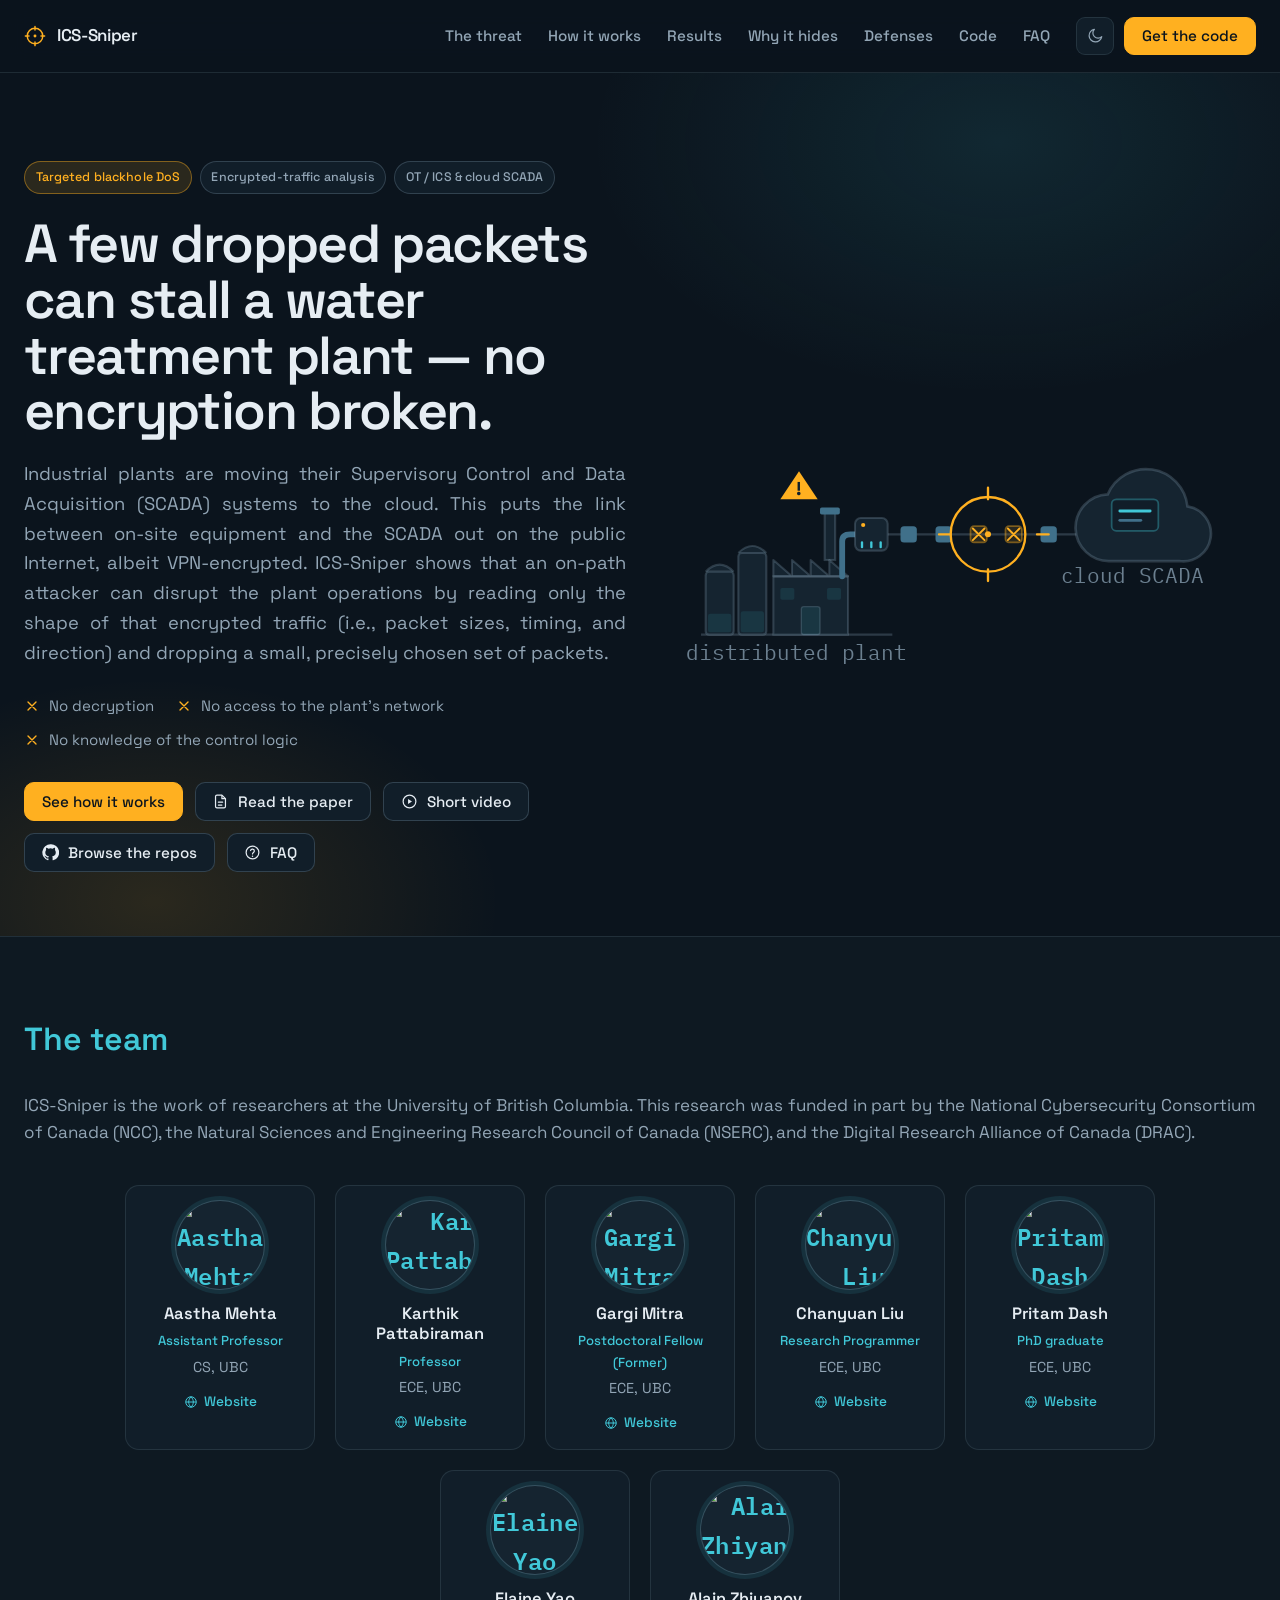
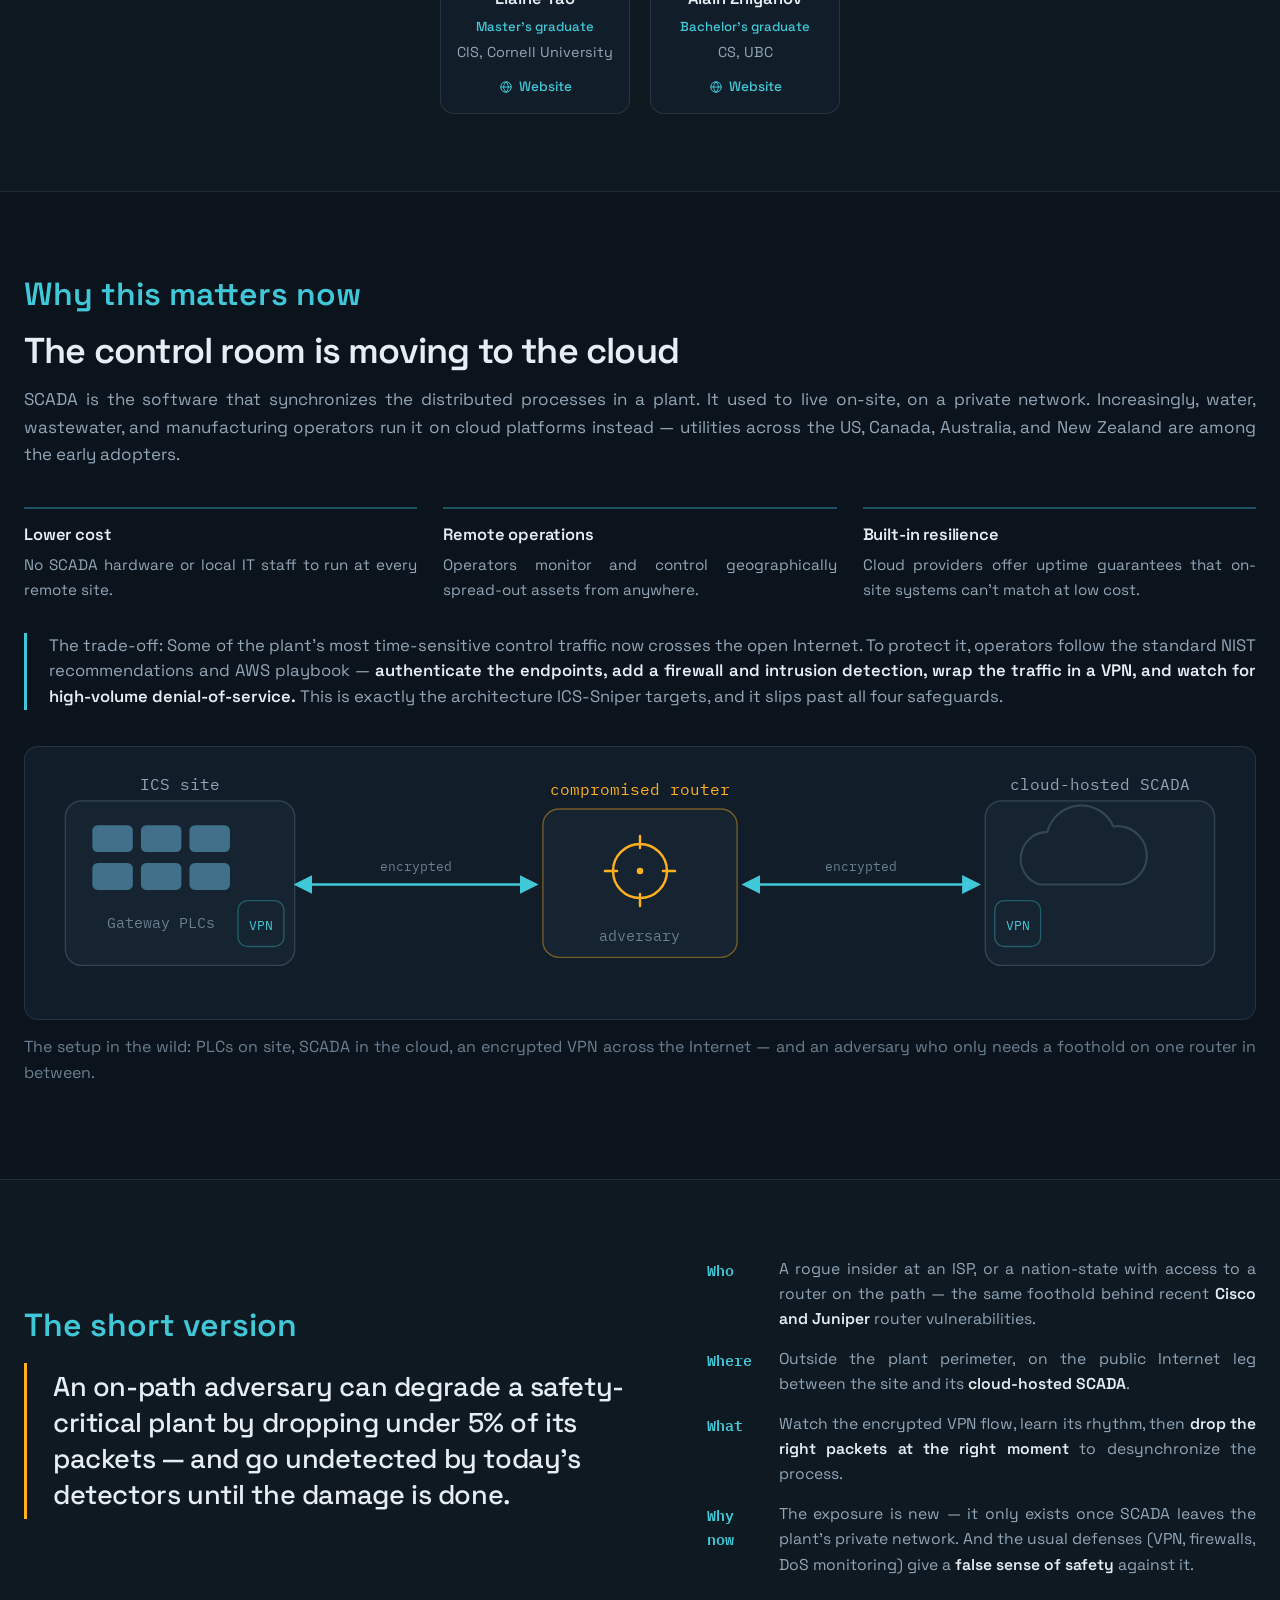
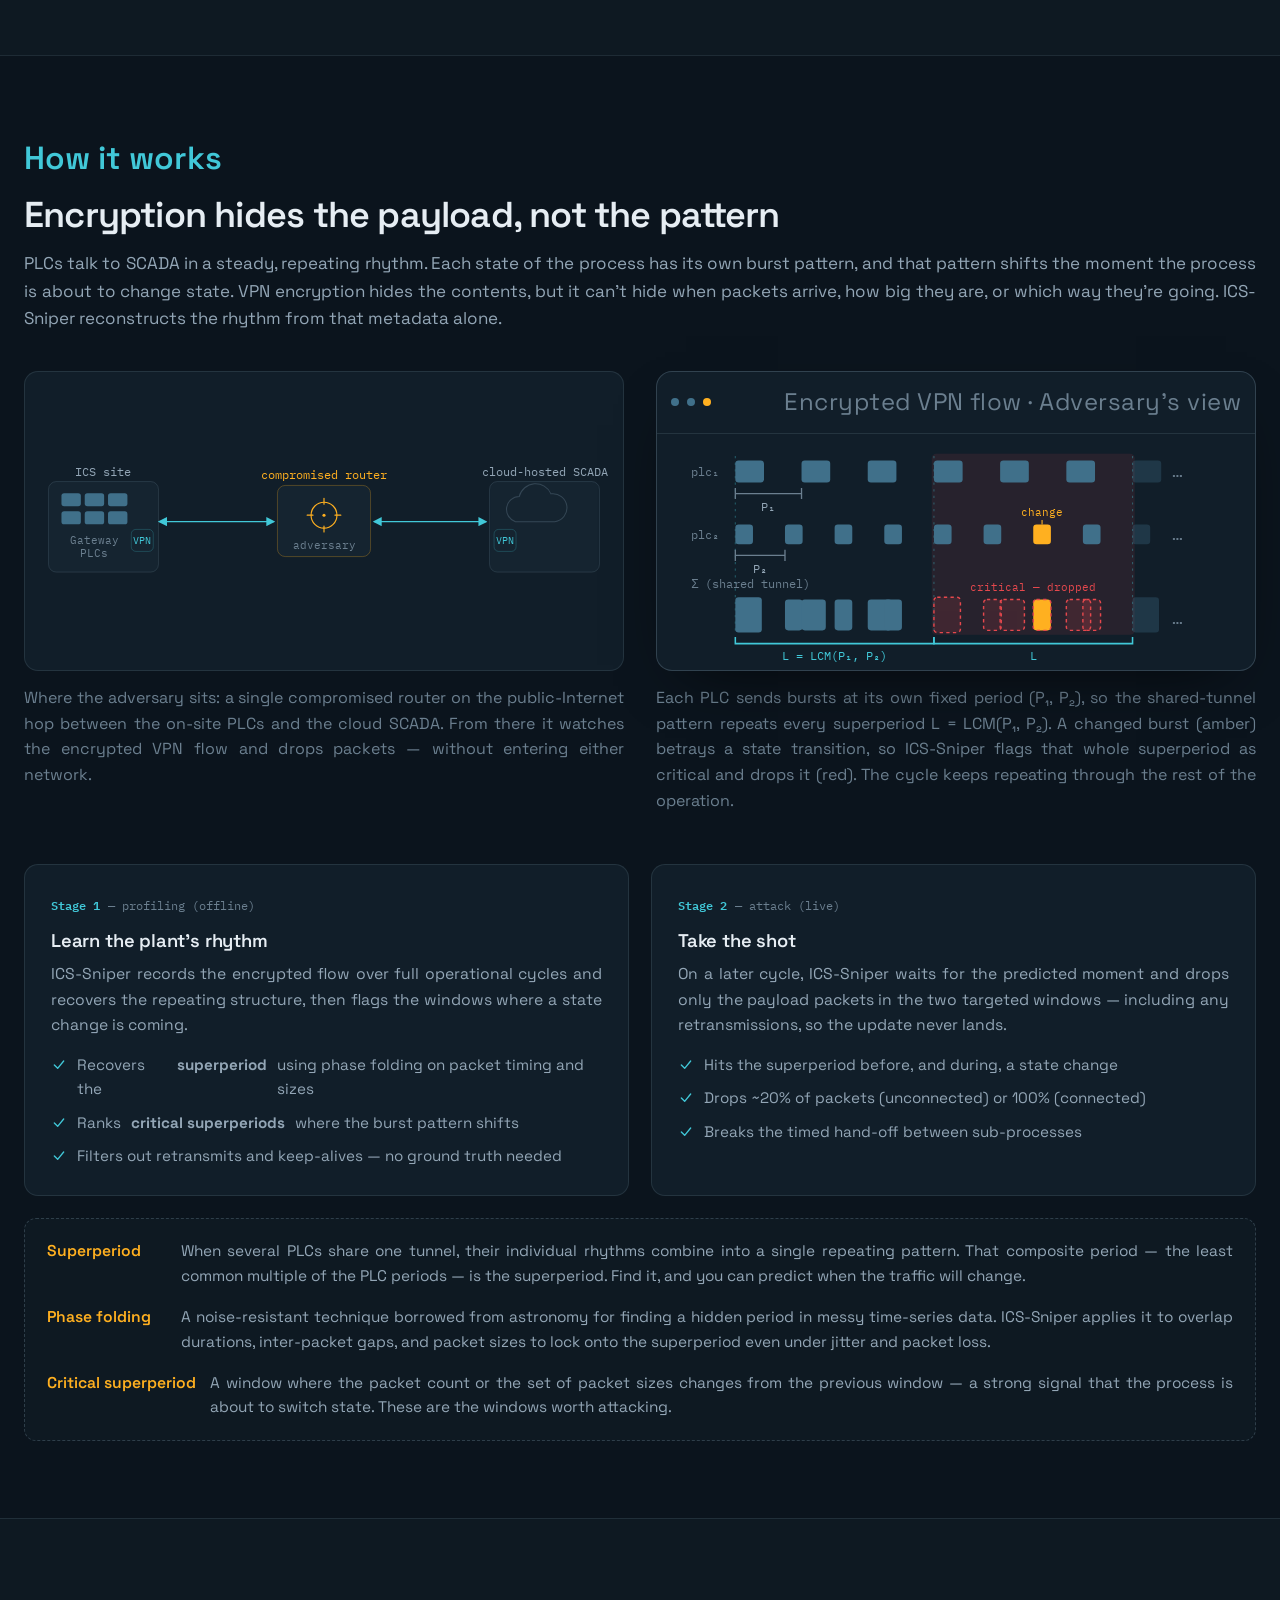
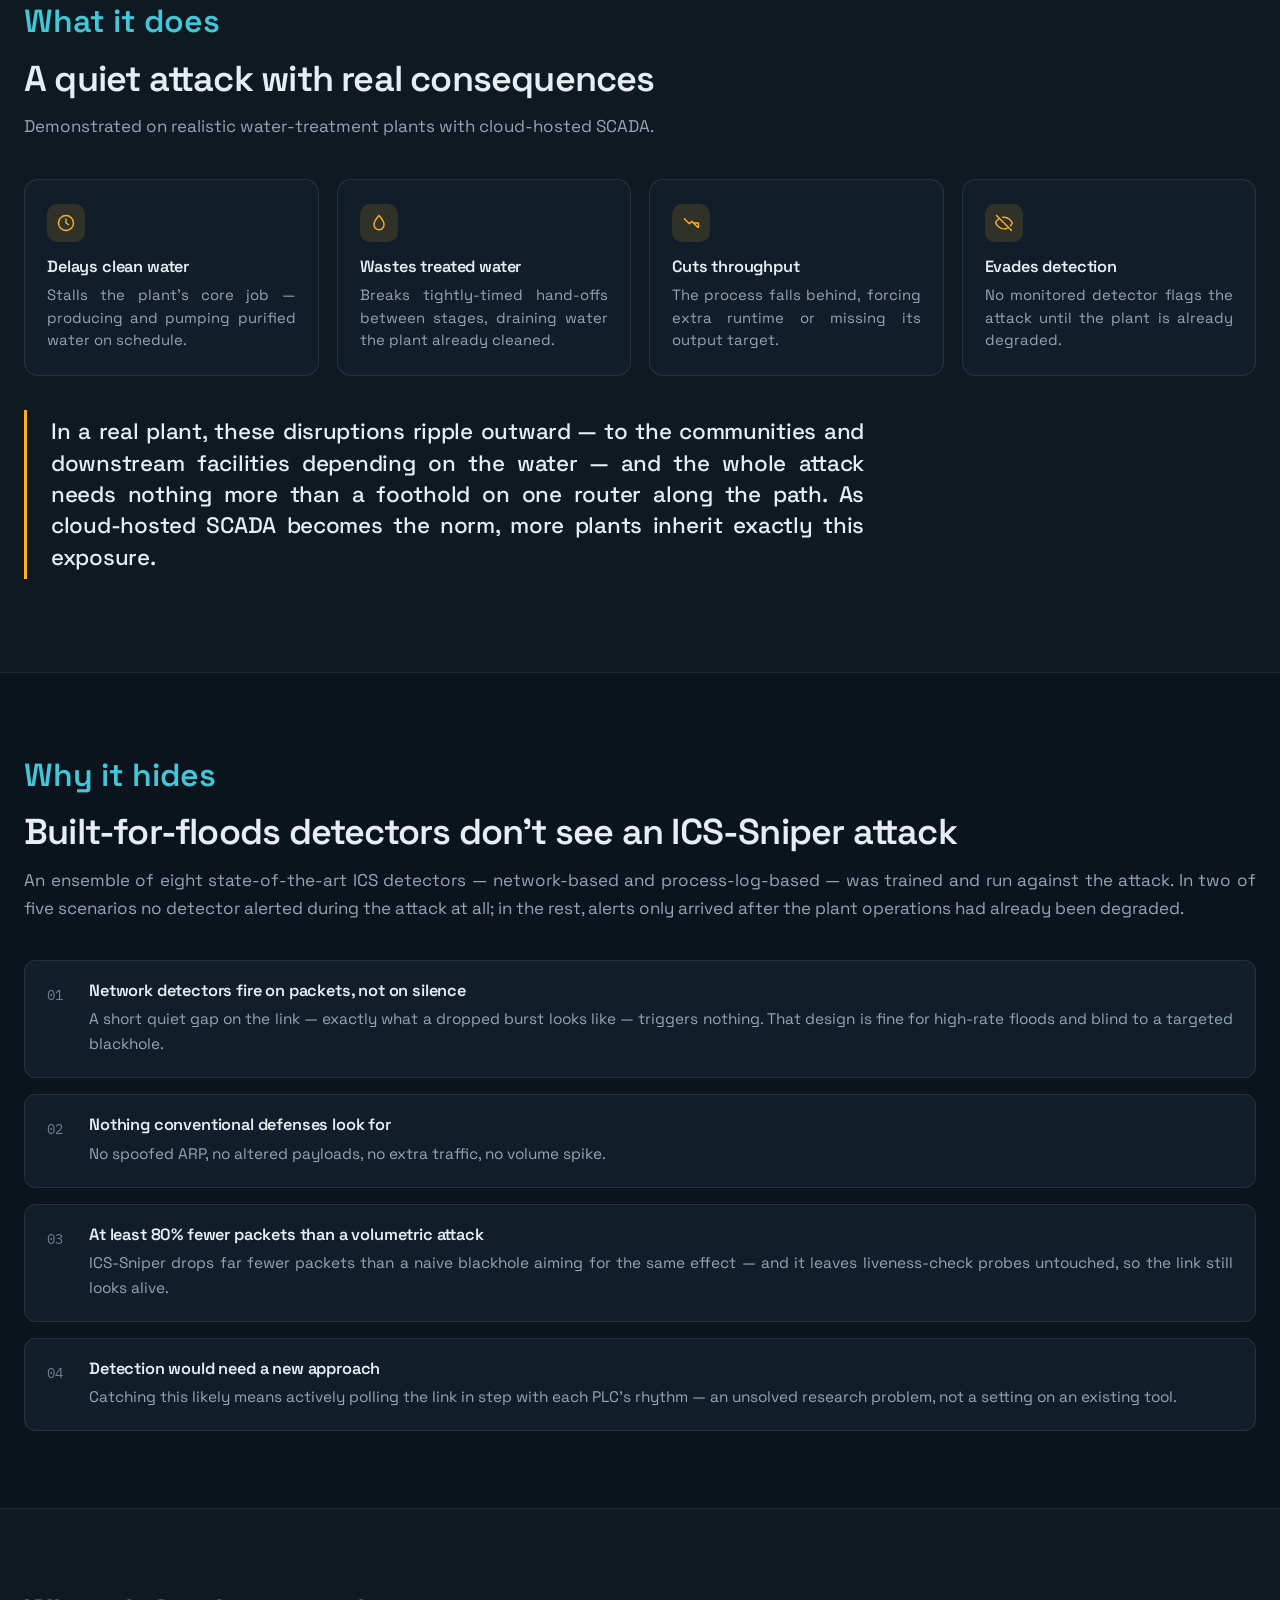
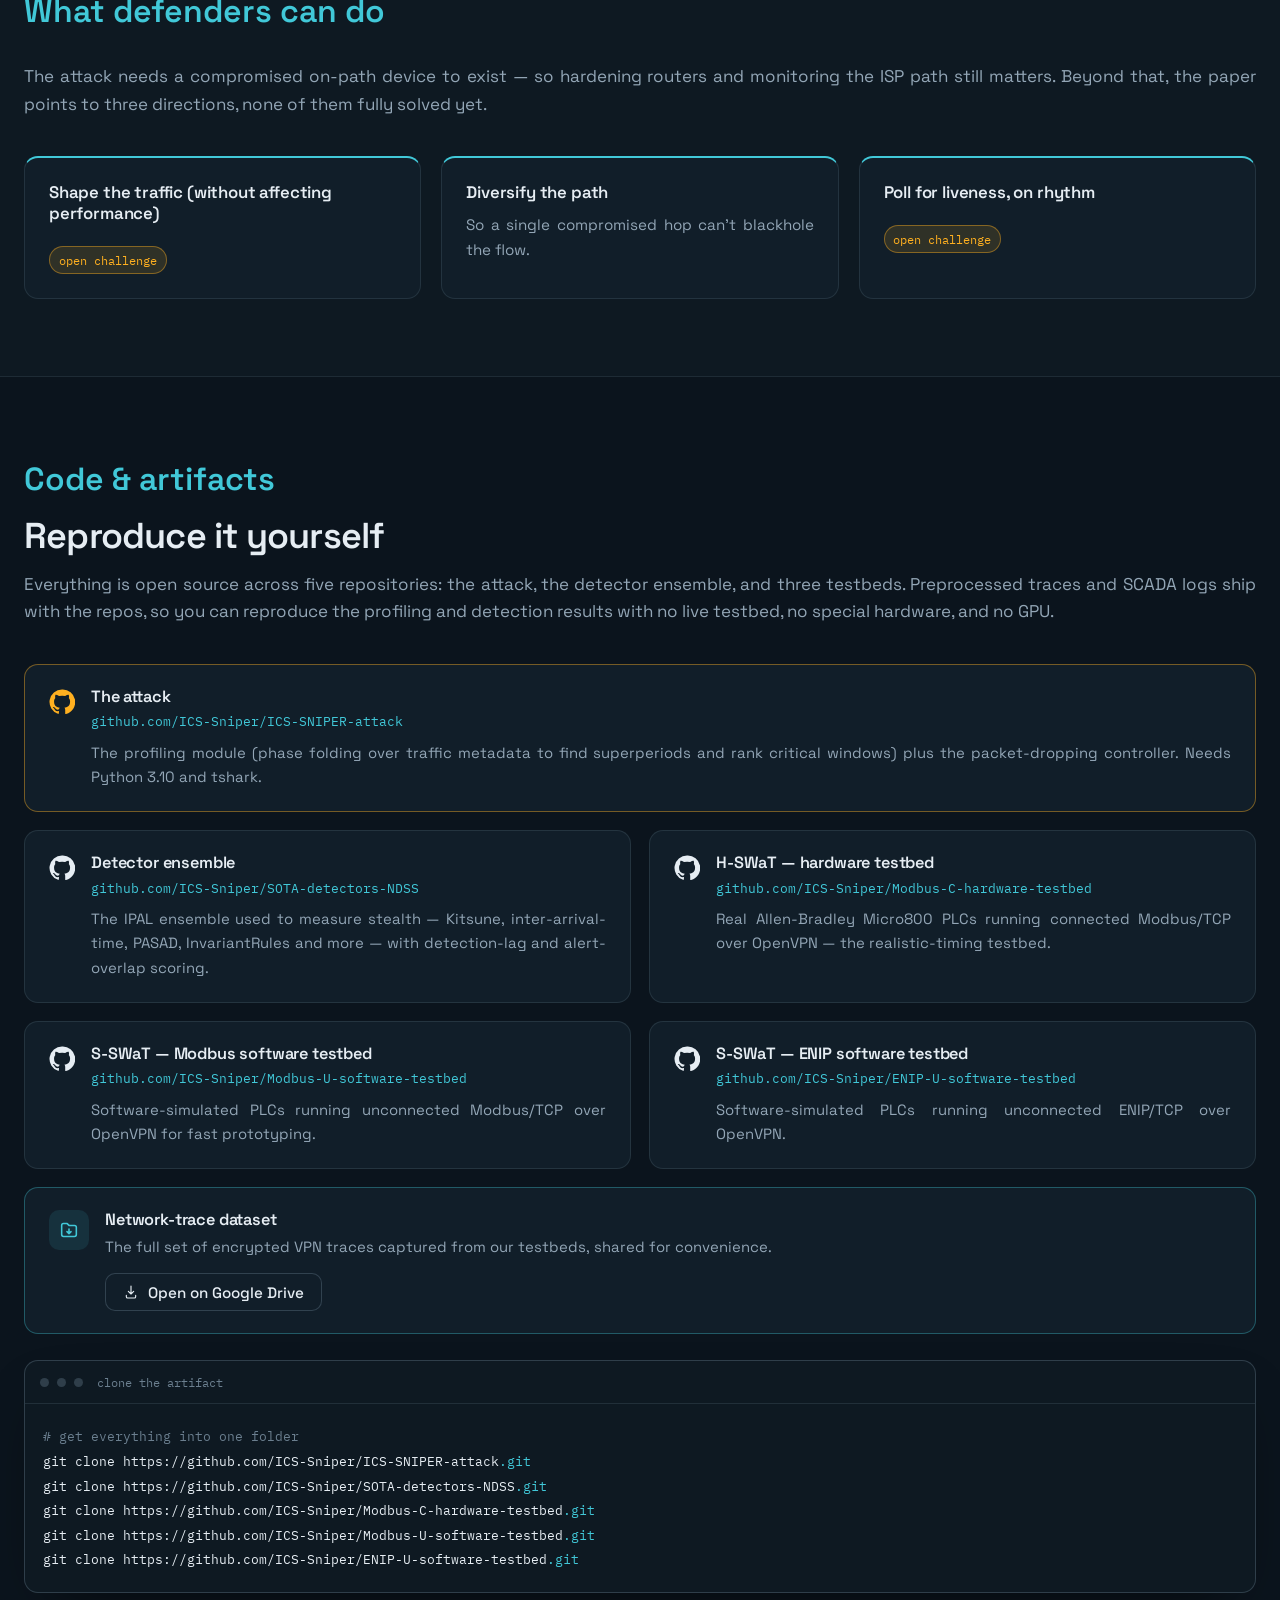
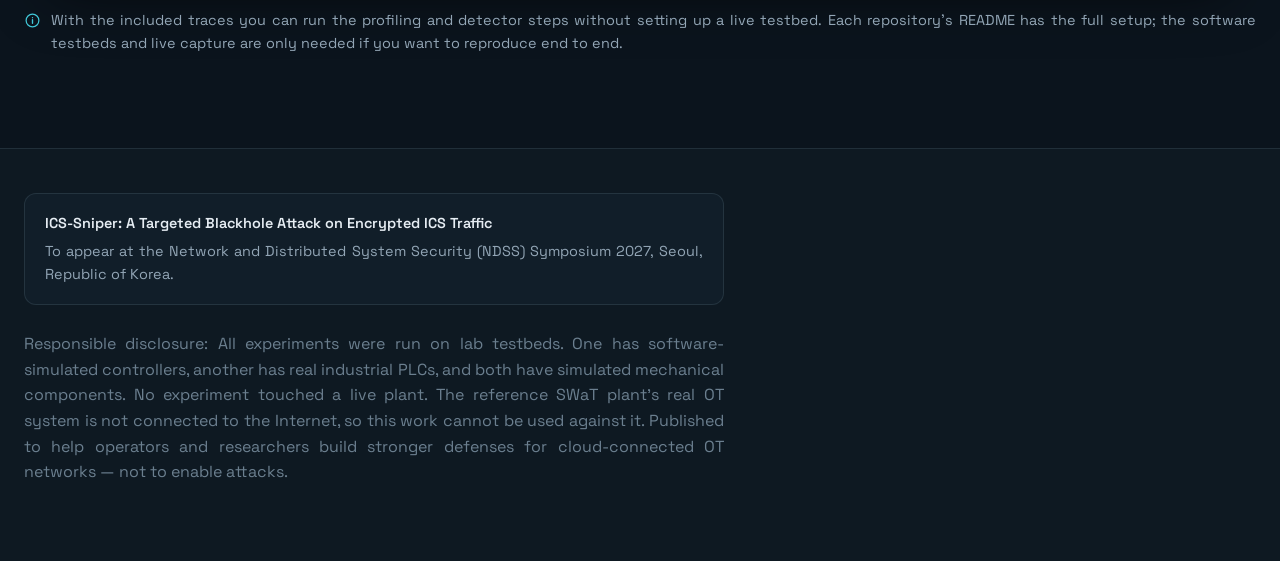
==== index.html @ 788d578b "Updated homepage" ====
<!DOCTYPE html>
<html lang="en" data-theme="dark">
<head>
  <!-- Google tag (gtag.js) -->
<script async src="https://www.googletagmanager.com/gtag/js?id=G-BQQC3THJFN"></script>
<script>
  window.dataLayer = window.dataLayer || [];
  function gtag(){dataLayer.push(arguments);}
  gtag('js', new Date());
  gtag('config', 'G-BQQC3THJFN');
</script>
<meta charset="UTF-8">
<meta name="viewport" content="width=device-width, initial-scale=1, viewport-fit=cover">
<title>ICS-Sniper — a targeted blackhole attack on encrypted ICS traffic</title>
<meta name="description" content="ICS-Sniper disrupts cloud-connected industrial control systems by dropping a small set of encrypted packets — without breaking encryption, entering the network, or knowing the control logic.">
<link rel="preconnect" href="https://fonts.googleapis.com">
<link rel="preconnect" href="https://fonts.gstatic.com" crossorigin>
<link href="https://fonts.googleapis.com/css2?family=Space+Grotesk:wght@400;500;600;700&family=IBM+Plex+Mono:wght@400;500;600&display=swap" rel="stylesheet">
<link rel="stylesheet" href="styles.css">
</head>
<body>

<!-- ================= NAV ================= -->
<header class="nav">
  <div class="wrap nav-inner">
    <a class="brand" href="#top" aria-label="ICS-Sniper home">
      <svg class="reticle" viewBox="0 0 24 24" fill="none" aria-hidden="true">
        <circle cx="12" cy="12" r="8.5" stroke="currentColor" stroke-width="1.6"/>
        <path d="M12 1.5v4M12 18.5v4M1.5 12h4M18.5 12h4" stroke="currentColor" stroke-width="1.6" stroke-linecap="round"/>
        <circle cx="12" cy="12" r="1.6" fill="currentColor"/>
      </svg>
      ICS-Sniper
    </a>
    <nav class="nav-links" id="navlinks">
      <a href="#threat">The threat</a>
      <a href="#how">How it works</a>
      <a href="#results">Results</a>
      <a href="#stealth">Why it hides</a>
      <a href="#defend">Defenses</a>
      <a href="#code">Code</a>
      <a href="faq.html">FAQ</a>
    </nav>
    <div class="nav-actions">
      <button class="icon-btn" id="theme" aria-label="Switch color theme" title="Switch theme">
        <svg viewBox="0 0 24 24" width="18" height="18" fill="none" aria-hidden="true"><path d="M21 12.8A8.5 8.5 0 1 1 11.2 3a6.6 6.6 0 0 0 9.8 9.8Z" stroke="currentColor" stroke-width="1.6" stroke-linejoin="round"/></svg>
      </button>
      <a class="btn btn-primary" href="#code">Get the code</a>
      <button class="icon-btn menu-toggle" id="menu" aria-label="Open menu" aria-expanded="false">
        <svg viewBox="0 0 24 24" width="20" height="20" fill="none" aria-hidden="true"><path d="M4 7h16M4 12h16M4 17h16" stroke="currentColor" stroke-width="1.7" stroke-linecap="round"/></svg>
      </button>
    </div>
  </div>
</header>

<a id="top"></a>

<!-- ================= HERO ================= -->
<section class="hero">
  <div class="wrap hero-inner">
    <div class="hero-copy">
      <div class="chips">
        <span class="chip accent">Targeted blackhole DoS</span>
        <span class="chip">Encrypted-traffic analysis</span>
        <span class="chip">OT / ICS &amp; cloud SCADA</span>
      </div>
      <h1>A few dropped packets can stall a water treatment plant — no encryption broken.</h1>
      <p class="lede">Industrial plants are moving their Supervisory Control and Data Acquisition (SCADA) systems to the cloud. This puts the link between on-site equipment and the SCADA out on the public Internet, albeit VPN-encrypted. ICS-Sniper shows that an on-path attacker can disrupt the plant operations by reading only the shape of that encrypted traffic (i.e., packet sizes, timing, and direction) and dropping a small, precisely chosen set of packets.</p>
      <ul class="nots">
        <li><svg viewBox="0 0 24 24" fill="none" aria-hidden="true"><path d="M18 6 6 18M6 6l12 12" stroke="currentColor" stroke-width="2" stroke-linecap="round"/></svg> No decryption</li>
        <li><svg viewBox="0 0 24 24" fill="none" aria-hidden="true"><path d="M18 6 6 18M6 6l12 12" stroke="currentColor" stroke-width="2" stroke-linecap="round"/></svg> No access to the plant's network</li>
        <li><svg viewBox="0 0 24 24" fill="none" aria-hidden="true"><path d="M18 6 6 18M6 6l12 12" stroke="currentColor" stroke-width="2" stroke-linecap="round"/></svg> No knowledge of the control logic</li>
      </ul>
      <div class="hero-cta">
        <a class="btn btn-primary" href="#how">See how it works</a>
        <a class="btn btn-ghost" href="https://arxiv.org/pdf/2312.06140" target="_blank" rel="noopener">
          <svg viewBox="0 0 24 24" fill="none" aria-hidden="true"><path d="M14 3H7a2 2 0 0 0-2 2v14a2 2 0 0 0 2 2h10a2 2 0 0 0 2-2V8z" stroke="currentColor" stroke-width="1.7" stroke-linejoin="round"/><path d="M14 3v5h5" stroke="currentColor" stroke-width="1.7" stroke-linejoin="round"/><path d="M9 13h6M9 17h5" stroke="currentColor" stroke-width="1.7" stroke-linecap="round"/></svg>
          Read the paper
        </a>
        <button class="btn btn-ghost" type="button" id="videoBtn">
          <svg viewBox="0 0 24 24" fill="none" aria-hidden="true"><circle cx="12" cy="12" r="9" stroke="currentColor" stroke-width="1.7"/><path d="M10 8.5l5.5 3.5-5.5 3.5z" fill="currentColor"/></svg>
          Short video
        </button>
        <a class="btn btn-ghost" href="#code">
          <svg viewBox="0 0 24 24" fill="currentColor" aria-hidden="true"><path d="M12 .5a11.5 11.5 0 0 0-3.64 22.42c.58.1.79-.25.79-.56v-2c-3.2.7-3.88-1.37-3.88-1.37-.53-1.33-1.28-1.69-1.28-1.69-1.05-.72.08-.7.08-.7 1.16.08 1.77 1.2 1.77 1.2 1.03 1.76 2.7 1.25 3.36.96.1-.75.4-1.26.73-1.55-2.56-.29-5.25-1.28-5.25-5.7 0-1.26.45-2.29 1.2-3.1-.12-.29-.52-1.47.11-3.06 0 0 .97-.31 3.18 1.18a11.1 11.1 0 0 1 5.8 0c2.2-1.49 3.17-1.18 3.17-1.18.63 1.59.23 2.77.11 3.06.75.81 1.2 1.84 1.2 3.1 0 4.43-2.7 5.4-5.27 5.69.41.36.78 1.06.78 2.14v3.17c0 .31.21.67.8.56A11.5 11.5 0 0 0 12 .5Z"/></svg>
          Browse the repos
        </a>
        <a class="btn btn-ghost" href="faq.html">
          <svg viewBox="0 0 24 24" fill="none" aria-hidden="true"><circle cx="12" cy="12" r="9" stroke="currentColor" stroke-width="1.7"/><path d="M9.3 9.2a2.7 2.7 0 0 1 5.3.8c0 1.8-2.6 2.1-2.6 4" stroke="currentColor" stroke-width="1.7" stroke-linecap="round" stroke-linejoin="round"/><circle cx="12" cy="17.3" r="1.05" fill="currentColor"/></svg>
          FAQ
        </a>
      </div>
    </div>

    <figure class="hero-art">
      <svg viewBox="0 0 480 310" role="img" aria-label="Illustration: a large industrial plant — a factory building, storage silos, and a chimney — feeds a site gateway that sends encrypted packets over the Internet to a cloud control system; an attacker's crosshair drops two of the packets, and the plant shows a warning.">
        <!-- connection line -->
        <line x1="172" y1="170" x2="340" y2="170" stroke="var(--border-strong)" stroke-width="2"/>

        <!-- large industrial plant (facility silhouette) + site gateway -->
        <line x1="12" y1="256" x2="176" y2="256" stroke="var(--border-strong)" stroke-width="2"/>

        <!-- storage silo A -->
        <path d="M16 202 Q28 190 40 202" fill="var(--surface-2)"/>
        <rect x="16" y="202" width="24" height="54" rx="3" fill="var(--surface-2)"/>
        <rect x="18" y="238" width="20" height="16" rx="2" fill="var(--cyan-soft)"/>
        <rect x="16" y="202" width="24" height="54" rx="3" fill="none" stroke="var(--border-strong)" stroke-width="1.8"/>
        <path d="M16 202 Q28 190 40 202" fill="none" stroke="var(--border-strong)" stroke-width="1.8"/>

        <!-- storage silo B -->
        <path d="M44 186 Q56 174 68 186" fill="var(--surface-2)"/>
        <rect x="44" y="186" width="24" height="70" rx="3" fill="var(--surface-2)"/>
        <rect x="46" y="236" width="20" height="18" rx="2" fill="var(--cyan-soft)"/>
        <rect x="44" y="186" width="24" height="70" rx="3" fill="none" stroke="var(--border-strong)" stroke-width="1.8"/>
        <path d="M44 186 Q56 174 68 186" fill="none" stroke="var(--border-strong)" stroke-width="1.8"/>

        <!-- chimney -->
        <rect x="118" y="150" width="9" height="42" fill="var(--surface-2)" stroke="var(--border-strong)" stroke-width="1.8"/>
        <rect x="114" y="147" width="17" height="6" rx="1.5" fill="var(--burst)"/>

        <!-- main building with factory (sawtooth) roof -->
        <rect x="74" y="206" width="64" height="50" fill="var(--surface-2)"/>
        <path d="M74 206 l0 -14 l16 14 l0 -14 l16 14 l0 -14 l16 14 l0 -14 l16 14 Z" fill="var(--surface-2)" stroke="var(--border-strong)" stroke-width="1.8" stroke-linejoin="round"/>
        <rect x="74" y="206" width="64" height="50" fill="none" stroke="var(--border-strong)" stroke-width="1.8"/>
        <rect x="80" y="216" width="12" height="10" rx="1.5" fill="var(--cyan-soft)"/>
        <rect x="120" y="216" width="12" height="10" rx="1.5" fill="var(--cyan-soft)"/>
        <rect x="98" y="232" width="16" height="24" rx="2" fill="var(--cyan-soft)" stroke="var(--border-strong)" stroke-width="1.2"/>

        <!-- pipe from plant to the site gateway -->
        <path d="M133 206 L133 176 Q133 170 140 170 L146 170" fill="none" stroke="var(--burst)" stroke-width="5" stroke-linecap="round"/>
        <!-- site gateway (aggregates the plant onto the VPN) -->
        <rect x="144" y="156" width="28" height="28" rx="5" fill="var(--surface-2)" stroke="var(--border-strong)" stroke-width="1.8"/>
        <line x1="150" y1="177" x2="150" y2="181" stroke="var(--cyan)" stroke-width="2" stroke-linecap="round"/>
        <line x1="158" y1="177" x2="158" y2="181" stroke="var(--cyan)" stroke-width="2" stroke-linecap="round"/>
        <line x1="166" y1="177" x2="166" y2="181" stroke="var(--cyan)" stroke-width="2" stroke-linecap="round"/>
        <circle cx="151" cy="162" r="1.8" fill="var(--amber)"/>

        <!-- warning badge above the plant -->
        <path d="M96 116 l16 24 h-32 Z" fill="var(--amber)"/>
        <text x="96" y="136" text-anchor="middle" font-family="Space Grotesk, sans-serif" font-size="16" font-weight="700" fill="#10202c">!</text>

        <!-- normal packets -->
        <g fill="var(--burst)">
          <rect x="183" y="163" width="14" height="14" rx="3"/>
          <rect x="213" y="163" width="14" height="14" rx="3"/>
          <rect x="303" y="163" width="14" height="14" rx="3"/>
        </g>
        <!-- dropped packets (amber, X'd) -->
        <g>
          <rect x="243" y="163" width="14" height="14" rx="3" fill="var(--amber-soft)" stroke="var(--amber-line)" stroke-width="1.5"/>
          <rect x="273" y="163" width="14" height="14" rx="3" fill="var(--amber-soft)" stroke="var(--amber-line)" stroke-width="1.5"/>
          <path d="M245 165 l10 10 M255 165 l-10 10 M275 165 l10 10 M285 165 l-10 10" stroke="var(--amber)" stroke-width="1.6" stroke-linecap="round"/>
        </g>

        <!-- attacker crosshair -->
        <circle cx="258" cy="170" r="32" fill="none" stroke="var(--amber)" stroke-width="2"/>
        <path d="M258 130v10 M258 200v10 M216 170h10 M300 170h10" stroke="var(--amber)" stroke-width="2" stroke-linecap="round"/>
        <circle cx="258" cy="170" r="2.6" fill="var(--amber)"/>

        <!-- cloud control system -->
        <g transform="translate(330,96) scale(5.1)">
          <path d="M6.4 19a5.6 5.6 0 0 1 -.4 -11.2 7 7 0 0 1 13.4 2A4.6 4.6 0 0 1 18 19Z" fill="var(--surface-2)" stroke="var(--border-strong)" stroke-width="0.45"/>
        </g>
        <rect x="364" y="140" width="40" height="27" rx="4" fill="var(--surface)" stroke="var(--cyan-line)" stroke-width="1.5"/>
        <line x1="371" y1="150" x2="397" y2="150" stroke="var(--cyan)" stroke-width="2.4" stroke-linecap="round"/>
        <line x1="371" y1="158" x2="389" y2="158" stroke="var(--burst)" stroke-width="2.4" stroke-linecap="round"/>

        <!-- labels -->
        <text x="94" y="278" text-anchor="middle" fill="var(--faint)" font-size="18" font-family="IBM Plex Mono, monospace">distributed plant</text>
        <text x="382" y="212" text-anchor="middle" fill="var(--faint)" font-size="18" font-family="IBM Plex Mono, monospace">cloud SCADA</text>
      </svg>
      <!-- <figcaption>An attacker on the network path drops a few of the encrypted packets moving between the plant and its cloud control system — and the process stalls.</figcaption> -->
    </figure>
  </div>
</section>

<!-- ================= AUTHORS ================= -->
<section id="authors" class="band tint">
  <div class="wrap">
    <div class="sec-head">
      <span class="kicker">The team</span>
      <!-- <h2>The Team</h2> -->
      <p>ICS-Sniper is the work of researchers at the University of British Columbia. This research was funded in part by the National Cybersecurity Consortium of Canada (NCC),  the Natural Sciences and Engineering Research Council of Canada (NSERC), and the Digital Research Alliance of Canada (DRAC).</p>
    </div>
    <div class="authors">

      <div class="author">
        <div class="avatar"><img src="./images/aastha.jpg" alt="Aastha Mehta"></div>
        <div class="name">Aastha Mehta</div>
        <div class="role">Assistant Professor</div>
        <div class="aff">CS, UBC</div>
        <a class="site" href="https://aasthakm.github.io/" target="_blank" rel="noopener"><svg viewBox="0 0 24 24" fill="none" aria-hidden="true"><circle cx="12" cy="12" r="9" stroke="currentColor" stroke-width="1.7"/><path d="M3 12h18" stroke="currentColor" stroke-width="1.7"/><path d="M12 3c2.6 2.7 4 6 4 9s-1.4 6.3-4 9c-2.6-2.7-4-6-4-9s1.4-6.3 4-9Z" stroke="currentColor" stroke-width="1.7" stroke-linejoin="round"/></svg>Website</a>
      </div>

      <div class="author">
        <div class="avatar"><img src="./images/karthik.jpg" alt="Karthik Pattabiraman"></div>
        <div class="name">Karthik Pattabiraman</div>
        <div class="role">Professor</div>
        <div class="aff">ECE, UBC</div>
        <a class="site" href="https://people.ece.ubc.ca/~karthikp/" target="_blank" rel="noopener"><svg viewBox="0 0 24 24" fill="none" aria-hidden="true"><circle cx="12" cy="12" r="9" stroke="currentColor" stroke-width="1.7"/><path d="M3 12h18" stroke="currentColor" stroke-width="1.7"/><path d="M12 3c2.6 2.7 4 6 4 9s-1.4 6.3-4 9c-2.6-2.7-4-6-4-9s1.4-6.3 4-9Z" stroke="currentColor" stroke-width="1.7" stroke-linejoin="round"/></svg>Website</a>
      </div>

      <div class="author">
        <div class="avatar"><img src="./images/gargi_1.jpg" alt="Gargi Mitra"></div>
        <div class="name">Gargi Mitra</div>
        <div class="role">Postdoctoral Fellow (Former)</div>
        <div class="aff">ECE, UBC</div>
        <a class="site" href="https://gargi-mitra.github.io/website/" target="_blank" rel="noopener"><svg viewBox="0 0 24 24" fill="none" aria-hidden="true"><circle cx="12" cy="12" r="9" stroke="currentColor" stroke-width="1.7"/><path d="M3 12h18" stroke="currentColor" stroke-width="1.7"/><path d="M12 3c2.6 2.7 4 6 4 9s-1.4 6.3-4 9c-2.6-2.7-4-6-4-9s1.4-6.3 4-9Z" stroke="currentColor" stroke-width="1.7" stroke-linejoin="round"/></svg>Website</a>
      </div>

      <div class="author">
        <div class="avatar"><img src="./images/chanyuan.jpg" alt="Chanyuan Liu"></div>
        <div class="name">Chanyuan Liu</div>
        <div class="role">Research Programmer</div>
        <div class="aff">ECE, UBC</div>
        <a class="site" href="https://www.linkedin.com/in/chanyuanl/" target="_blank" rel="noopener"><svg viewBox="0 0 24 24" fill="none" aria-hidden="true"><circle cx="12" cy="12" r="9" stroke="currentColor" stroke-width="1.7"/><path d="M3 12h18" stroke="currentColor" stroke-width="1.7"/><path d="M12 3c2.6 2.7 4 6 4 9s-1.4 6.3-4 9c-2.6-2.7-4-6-4-9s1.4-6.3 4-9Z" stroke="currentColor" stroke-width="1.7" stroke-linejoin="round"/></svg>Website</a>
      </div>

      <div class="author">
        <div class="avatar"><img src="./images/pritam.jpg" alt="Pritam Dash"></div>
        <div class="name">Pritam Dash</div>
        <div class="role">PhD graduate</div>
        <div class="aff">ECE, UBC</div>
        <a class="site" href="https://dashpritam.github.io/" target="_blank" rel="noopener"><svg viewBox="0 0 24 24" fill="none" aria-hidden="true"><circle cx="12" cy="12" r="9" stroke="currentColor" stroke-width="1.7"/><path d="M3 12h18" stroke="currentColor" stroke-width="1.7"/><path d="M12 3c2.6 2.7 4 6 4 9s-1.4 6.3-4 9c-2.6-2.7-4-6-4-9s1.4-6.3 4-9Z" stroke="currentColor" stroke-width="1.7" stroke-linejoin="round"/></svg>Website</a>
      </div>

      <div class="author">
        <div class="avatar"><img src="./images/elaine.jpg" alt="Elaine Yao"></div>
        <div class="name">Elaine Yao</div>
        <div class="role">Master's graduate</div>
        <div class="aff">CIS, Cornell University</div>
        <a class="site" href="https://www.cs.cornell.edu/people/elaine-yao" target="_blank" rel="noopener"><svg viewBox="0 0 24 24" fill="none" aria-hidden="true"><circle cx="12" cy="12" r="9" stroke="currentColor" stroke-width="1.7"/><path d="M3 12h18" stroke="currentColor" stroke-width="1.7"/><path d="M12 3c2.6 2.7 4 6 4 9s-1.4 6.3-4 9c-2.6-2.7-4-6-4-9s1.4-6.3 4-9Z" stroke="currentColor" stroke-width="1.7" stroke-linejoin="round"/></svg>Website</a>
      </div>

      <div class="author">
        <div class="avatar"><img src="./images/alain.jpg" alt="Alain Zhiyanov"></div>
        <div class="name">Alain Zhiyanov</div>
        <div class="role">Bachelor's graduate</div>
        <div class="aff">CS, UBC</div>
        <a class="site" href="https://www.linkedin.com/in/alainzhiyanov/" target="_blank" rel="noopener"><svg viewBox="0 0 24 24" fill="none" aria-hidden="true"><circle cx="12" cy="12" r="9" stroke="currentColor" stroke-width="1.7"/><path d="M3 12h18" stroke="currentColor" stroke-width="1.7"/><path d="M12 3c2.6 2.7 4 6 4 9s-1.4 6.3-4 9c-2.6-2.7-4-6-4-9s1.4-6.3 4-9Z" stroke="currentColor" stroke-width="1.7" stroke-linejoin="round"/></svg>Website</a>
      </div>

    </div>
  </div>
</section>

<!-- ================= THE SHIFT / TREND ================= -->
<section id="shift" class="band">
  <div class="wrap">
    <div class="sec-head">
      <span class="kicker">Why this matters now</span>
      <h2>The control room is moving to the cloud</h2>
      <p>SCADA is the software that synchronizes the distributed processes in a plant. It used to live on-site, on a private network. Increasingly, water, wastewater, and manufacturing operators run it on cloud platforms instead — utilities across the US, Canada, Australia, and New Zealand are among the early adopters.</p>
    </div>

    <div class="drivers">
      <div class="driver"><h3>Lower cost</h3><p>No SCADA hardware or local IT staff to run at every remote site.</p></div>
      <div class="driver"><h3>Remote operations</h3><p>Operators monitor and control geographically spread-out assets from anywhere.</p></div>
      <div class="driver"><h3>Built-in resilience</h3><p>Cloud providers offer uptime guarantees that on-site systems can't match at low cost.</p></div>
    </div>

    <p class="shift-note">The trade-off: Some of the plant's most time-sensitive control traffic now crosses the open Internet. To protect it, operators follow the standard NIST recommendations and AWS playbook — <b>authenticate the endpoints, add a firewall and intrusion detection, wrap the traffic in a VPN, and watch for high-volume denial-of-service.</b> This is exactly the architecture ICS-Sniper targets, and it slips past all four safeguards.</p>

    <div class="flow">
      <svg viewBox="0 0 900 190" role="img" aria-label="Network diagram: an ICS site with six PLCs connects over an encrypted VPN tunnel through a compromised Internet router, where the adversary sits, to cloud-hosted SCADA.">
        <defs>
          <marker id="arrow" viewBox="0 0 10 10" refX="8" refY="5" markerWidth="7" markerHeight="7" orient="auto-start-reverse">
            <path d="M0 0 L10 5 L0 10 z" fill="var(--cyan)"/>
          </marker>
        </defs>
        <!-- site -->
        <rect x="24" y="34" width="170" height="122" rx="12" fill="var(--surface-2)" stroke="var(--border-strong)"/>
        <text x="109" y="26" text-anchor="middle" fill="var(--muted)" font-size="12" font-family="IBM Plex Mono, monospace">ICS site</text>
        <g fill="var(--burst)">
          <rect x="44" y="52" width="30" height="20" rx="4"/><rect x="80" y="52" width="30" height="20" rx="4"/><rect x="116" y="52" width="30" height="20" rx="4"/>
          <rect x="44" y="80" width="30" height="20" rx="4"/><rect x="80" y="80" width="30" height="20" rx="4"/><rect x="116" y="80" width="30" height="20" rx="4"/>
        </g>
        <text x="95" y="128" text-anchor="middle" fill="var(--faint)" font-size="11" font-family="IBM Plex Mono, monospace">Gateway PLCs</text>
        <rect x="152" y="108" width="34" height="34" rx="7" fill="none" stroke="var(--cyan-line)"/>
        <text x="169" y="130" text-anchor="middle" fill="var(--cyan-ink)" font-size="10" font-family="IBM Plex Mono, monospace">VPN</text>

        <!-- compromised router -->
        <rect x="378" y="40" width="144" height="110" rx="12" fill="var(--surface-2)" stroke="var(--amber-line)"/>
        <text x="450" y="30" text-anchor="middle" fill="var(--amber-ink)" font-size="12" font-family="IBM Plex Mono, monospace">compromised router</text>
        <!-- reticle icon -->
        <g stroke="var(--amber)" stroke-width="1.8" fill="none">
          <circle cx="450" cy="86" r="20"/>
          <path d="M450 60v9M450 103v9M424 86h9M467 86h9" stroke-linecap="round"/>
        </g>
        <circle cx="450" cy="86" r="2.4" fill="var(--amber)"/>
        <text x="450" y="138" text-anchor="middle" fill="var(--faint)" font-size="11" font-family="IBM Plex Mono, monospace">adversary</text>

        <!-- cloud SCADA -->
        <rect x="706" y="34" width="170" height="122" rx="12" fill="var(--surface-2)" stroke="var(--border-strong)"/>
        <text x="791" y="26" text-anchor="middle" fill="var(--muted)" font-size="12" font-family="IBM Plex Mono, monospace">cloud-hosted SCADA</text>
        <path d="M746 96a20 20 0 0 1 6-39 26 26 0 0 1 49-4 20 20 0 0 1 6 43z" fill="none" stroke="var(--border-strong)" stroke-width="1.6"/>
        <rect x="713" y="108" width="34" height="34" rx="7" fill="none" stroke="var(--cyan-line)"/>
        <text x="730" y="130" text-anchor="middle" fill="var(--cyan-ink)" font-size="10" font-family="IBM Plex Mono, monospace">VPN</text>

        <!-- links -->
        <line x1="196" y1="96" x2="372" y2="96" stroke="var(--cyan)" stroke-width="2" marker-start="url(#arrow)" marker-end="url(#arrow)"/>
        <line x1="528" y1="96" x2="700" y2="96" stroke="var(--cyan)" stroke-width="2" marker-start="url(#arrow)" marker-end="url(#arrow)"/>
        <text x="284" y="86" text-anchor="middle" fill="var(--faint)" font-size="10" font-family="IBM Plex Mono, monospace">encrypted</text>
        <text x="614" y="86" text-anchor="middle" fill="var(--faint)" font-size="10" font-family="IBM Plex Mono, monospace">encrypted</text>
      </svg>
    </div>
    <p class="cap">The setup in the wild: PLCs on site, SCADA in the cloud, an encrypted VPN across the Internet — and an adversary who only needs a foothold on one router in between.</p>
  </div>
</section>

<!-- ================= THREAT / TL;DR ================= -->
<section id="threat" class="band tint">
  <div class="wrap tldr-grid">
    <div>
      <span class="kicker">The short version</span>
      <p class="statement">An on-path adversary can degrade a safety-critical plant by dropping under 5% of its packets — and go undetected by today's detectors until the damage is done.</p>
    </div>
    <div class="facts">
      <div class="fact"><span class="n">Who</span><p>A rogue insider at an ISP, or a nation-state with access to a router on the path — the same foothold behind recent <strong>Cisco and Juniper</strong> router vulnerabilities.</p></div>
      <div class="fact"><span class="n">Where</span><p>Outside the plant perimeter, on the public Internet leg between the site and its <strong>cloud-hosted SCADA</strong>.</p></div>
      <div class="fact"><span class="n">What</span><p>Watch the encrypted VPN flow, learn its rhythm, then <strong>drop the right packets at the right moment</strong> to desynchronize the process.</p></div>
      <div class="fact"><span class="n">Why now</span><p>The exposure is new — it only exists once SCADA leaves the plant's private network. And the usual defenses (VPN, firewalls, DoS monitoring) give a <strong>false sense of safety</strong> against it.</p></div>
    </div>
  </div>
</section>

<!-- ================= HOW IT WORKS ================= -->
<section id="how" class="band">
  <div class="wrap">
    <div class="sec-head">
      <span class="kicker">How it works</span>
      <h2>Encryption hides the payload, not the pattern</h2>
      <p>PLCs talk to SCADA in a steady, repeating rhythm. Each state of the process has its own burst pattern, and that pattern shifts the moment the process is about to change state. VPN encryption hides the contents, but it can't hide when packets arrive, how big they are, or which way they're going. ICS-Sniper reconstructs the rhythm from that metadata alone.</p>
    </div>

    <div class="how-figs">
     <div class="how-col">
      <div class="flow">
        <svg viewBox="0 0 900 190" role="img" aria-label="Network diagram: an ICS site with six PLCs connects over an encrypted VPN tunnel through a compromised Internet router, where the adversary sits, to cloud-hosted SCADA.">
        <defs>
          <marker id="arrow2" viewBox="0 0 10 10" refX="8" refY="5" markerWidth="7" markerHeight="7" orient="auto-start-reverse">
            <path d="M0 0 L10 5 L0 10 z" fill="var(--cyan)"/>
          </marker>
        </defs>
        <!-- site -->
        <rect x="24" y="34" width="170" height="140" rx="12" fill="var(--surface-2)" stroke="var(--border-strong)"/>
        <text x="109" y="26" text-anchor="middle" fill="var(--muted)" font-size="18" font-family="IBM Plex Mono, monospace">ICS site</text>
        <g fill="var(--burst)">
          <rect x="44" y="52" width="30" height="20" rx="4"/><rect x="80" y="52" width="30" height="20" rx="4"/><rect x="116" y="52" width="30" height="20" rx="4"/>
          <rect x="44" y="80" width="30" height="20" rx="4"/><rect x="80" y="80" width="30" height="20" rx="4"/><rect x="116" y="80" width="30" height="20" rx="4"/>
        </g>
        <text x="95" y="130" text-anchor="middle" fill="var(--faint)" font-size="17" font-family="IBM Plex Mono, monospace"><tspan x="95">Gateway</tspan><tspan x="95" dy="20">PLCs</tspan></text>
        <rect x="152" y="108" width="34" height="34" rx="7" fill="none" stroke="var(--cyan-line)"/>
        <text x="169" y="130" text-anchor="middle" fill="var(--cyan-ink)" font-size="15" font-family="IBM Plex Mono, monospace">VPN</text>

        <!-- compromised router -->
        <rect x="378" y="40" width="144" height="110" rx="12" fill="var(--surface-2)" stroke="var(--amber-line)"/>
        <text x="450" y="30" text-anchor="middle" fill="var(--amber-ink)" font-size="18" font-family="IBM Plex Mono, monospace">compromised router</text>
        <!-- reticle icon -->
        <g stroke="var(--amber)" stroke-width="1.8" fill="none">
          <circle cx="450" cy="86" r="20"/>
          <path d="M450 60v9M450 103v9M424 86h9M467 86h9" stroke-linecap="round"/>
        </g>
        <circle cx="450" cy="86" r="2.4" fill="var(--amber)"/>
        <text x="450" y="138" text-anchor="middle" fill="var(--faint)" font-size="17" font-family="IBM Plex Mono, monospace">adversary</text>

        <!-- cloud SCADA -->
        <rect x="706" y="34" width="170" height="140" rx="12" fill="var(--surface-2)" stroke="var(--border-strong)"/>
        <text x="791" y="26" text-anchor="middle" fill="var(--muted)" font-size="18" font-family="IBM Plex Mono, monospace">cloud-hosted SCADA</text>
        <path d="M746 96a20 20 0 0 1 6-39 26 26 0 0 1 49-4 20 20 0 0 1 6 43z" fill="none" stroke="var(--border-strong)" stroke-width="1.6"/>
        <rect x="713" y="108" width="34" height="34" rx="7" fill="none" stroke="var(--cyan-line)"/>
        <text x="730" y="130" text-anchor="middle" fill="var(--cyan-ink)" font-size="15" font-family="IBM Plex Mono, monospace">VPN</text>

        <!-- links -->
        <line x1="196" y1="96" x2="372" y2="96" stroke="var(--cyan)" stroke-width="2" marker-start="url(#arrow2)" marker-end="url(#arrow2)"/>
        <line x1="528" y1="96" x2="700" y2="96" stroke="var(--cyan)" stroke-width="2" marker-start="url(#arrow2)" marker-end="url(#arrow2)"/>
        </svg>
      </div>
           <p class="cap">Where the adversary sits: a single compromised router on the public-Internet hop between the on-site PLCs and the cloud SCADA. From there it watches the encrypted VPN flow and drops packets &mdash; without entering either network.</p>
     </div>

     <div class="how-col">
      <figure class="scope">
      <div class="scope-head">
        <span class="dot"></span><span class="dot"></span><span class="dot a"></span>
        <span class="label">Encrypted VPN flow · Adversary's view</span>
      </div>
      <svg viewBox="0 0 500 214" role="img" aria-label="Traffic scope: PLC 1 bursts at period P1 and PLC 2 at a shorter period P2, so the shared-tunnel pattern repeats every superperiod L = LCM(P1,P2). In the second superperiod PLC 2's seventh burst changes (a state transition), so that whole superperiod is critical and dropped; the pattern then continues.">
        <!-- critical (dropped) superperiod band -->
        <rect x="228" y="18" width="184" height="164" rx="4" fill="rgba(229,72,77,0.10)"/>
        <!-- superperiod boundary guides -->
        <g stroke="var(--cyan-line)" stroke-width="1" stroke-dasharray="2 4">
          <line x1="50" y1="20" x2="50" y2="182"/>
          <line x1="230" y1="20" x2="230" y2="182"/>
          <line x1="410" y1="20" x2="410" y2="182"/>
        </g>

        <!-- plc1 bursts (period P1) -->
        <g><rect x="50" y="24" width="26" height="20" rx="3" fill="var(--burst)"/><rect x="110" y="24" width="26" height="20" rx="3" fill="var(--burst)"/><rect x="170" y="24" width="26" height="20" rx="3" fill="var(--burst)"/><rect x="230" y="24" width="26" height="20" rx="3" fill="var(--burst)"/><rect x="290" y="24" width="26" height="20" rx="3" fill="var(--burst)"/><rect x="350" y="24" width="26" height="20" rx="3" fill="var(--burst)"/><rect x="410" y="24" width="26" height="20" rx="3" fill="var(--burst)" opacity="0.3"/></g>
        <!-- plc2 bursts (period P2) -->
        <g><rect x="50" y="82" width="16" height="18" rx="3" fill="var(--burst)"/><rect x="95" y="82" width="16" height="18" rx="3" fill="var(--burst)"/><rect x="140" y="82" width="16" height="18" rx="3" fill="var(--burst)"/><rect x="185" y="82" width="16" height="18" rx="3" fill="var(--burst)"/><rect x="230" y="82" width="16" height="18" rx="3" fill="var(--burst)"/><rect x="275" y="82" width="16" height="18" rx="3" fill="var(--burst)"/><rect x="320" y="82" width="16" height="18" rx="3" fill="var(--amber)"/><rect x="365" y="82" width="16" height="18" rx="3" fill="var(--burst)"/><rect x="410" y="82" width="16" height="18" rx="3" fill="var(--burst)" opacity="0.3"/></g>

        <!-- aggregate / tunnel bursts -->
        <g>
          <rect x="50" y="148" width="24" height="32" rx="3" fill="var(--burst)"/>
          <rect x="95" y="150" width="16" height="28" rx="3" fill="var(--burst)"/>
          <rect x="110" y="150" width="22" height="28" rx="3" fill="var(--burst)"/>
          <rect x="140" y="150" width="16" height="28" rx="3" fill="var(--burst)"/>
          <rect x="170" y="150" width="22" height="28" rx="3" fill="var(--burst)"/>
          <rect x="185" y="150" width="16" height="28" rx="3" fill="var(--burst)"/>
          <rect x="230" y="148" width="24" height="32" rx="3" fill="rgba(229,72,77,0.13)" stroke="#e5484d" stroke-width="1.3" stroke-dasharray="3 3"/>
          <rect x="275" y="150" width="16" height="28" rx="3" fill="rgba(229,72,77,0.13)" stroke="#e5484d" stroke-width="1.3" stroke-dasharray="3 3"/>
          <rect x="290" y="150" width="22" height="28" rx="3" fill="rgba(229,72,77,0.13)" stroke="#e5484d" stroke-width="1.3" stroke-dasharray="3 3"/>
          <rect x="320" y="150" width="16" height="28" rx="3" fill="var(--amber)" stroke="#e5484d" stroke-width="1.3" stroke-dasharray="3 3"/>
          <rect x="350" y="150" width="22" height="28" rx="3" fill="rgba(229,72,77,0.13)" stroke="#e5484d" stroke-width="1.3" stroke-dasharray="3 3"/>
          <rect x="365" y="150" width="16" height="28" rx="3" fill="rgba(229,72,77,0.13)" stroke="#e5484d" stroke-width="1.3" stroke-dasharray="3 3"/>
          <rect x="410" y="148" width="24" height="32" rx="3" fill="var(--burst)" opacity="0.3"/>
        </g>

        <!-- continuation -->
        <text x="446" y="39" fill="var(--faint)" font-size="16" font-family="IBM Plex Mono, monospace">&#8230;</text>
        <text x="446" y="96" fill="var(--faint)" font-size="16" font-family="IBM Plex Mono, monospace">&#8230;</text>
        <text x="446" y="172" fill="var(--faint)" font-size="16" font-family="IBM Plex Mono, monospace">&#8230;</text>

        <!-- lane labels -->
        <text x="10" y="38" fill="var(--faint)" font-size="11" font-family="IBM Plex Mono, monospace">plc&#8321;</text>
        <text x="10" y="95" fill="var(--faint)" font-size="11" font-family="IBM Plex Mono, monospace">plc&#8322;</text>
        <text x="10" y="140" fill="var(--faint)" font-size="11" font-family="IBM Plex Mono, monospace">&#931;  (shared tunnel)</text>

        <!-- change callout -->
        <line x1="328" y1="78" x2="328" y2="82" stroke="var(--amber)" stroke-width="1"/>
        <text x="328" y="74" text-anchor="middle" fill="var(--amber-ink)" font-size="10" font-family="IBM Plex Mono, monospace">change</text>
        <!-- dropped callout -->
        <text x="320" y="142" text-anchor="middle" fill="#e5484d" font-size="10" font-family="IBM Plex Mono, monospace">critical &#8212; dropped</text>

        <!-- P1 period dimension -->
        <g stroke="var(--faint)" stroke-width="1.2">
          <line x1="50" y1="49" x2="50" y2="59"/><line x1="110" y1="49" x2="110" y2="59"/>
          <line x1="50" y1="54" x2="110" y2="54"/>
        </g>
        <text x="80" y="70" text-anchor="middle" fill="var(--muted)" font-size="11" font-family="IBM Plex Mono, monospace">P&#8321;</text>
        <!-- P2 period dimension -->
        <g stroke="var(--faint)" stroke-width="1.2">
          <line x1="50" y1="105" x2="50" y2="115"/><line x1="95" y1="105" x2="95" y2="115"/>
          <line x1="50" y1="110" x2="95" y2="110"/>
        </g>
        <text x="72" y="126" text-anchor="middle" fill="var(--muted)" font-size="11" font-family="IBM Plex Mono, monospace">P&#8322;</text>

        <!-- superperiod L brackets -->
        <g stroke="var(--cyan-ink)" stroke-width="1.4" fill="none">
          <path d="M50 184 V190 H230 V184"/>
          <path d="M230 184 V190 H410 V184"/>
        </g>
        <text x="140" y="205" text-anchor="middle" fill="var(--cyan-ink)" font-size="11" font-family="IBM Plex Mono, monospace">L = LCM(P&#8321;, P&#8322;)</text>
        <text x="320" y="205" text-anchor="middle" fill="var(--cyan-ink)" font-size="11" font-family="IBM Plex Mono, monospace">L</text>
      </svg>
      </figure>
      <p class="cap">Each PLC sends bursts at its own fixed period (P₁, P₂), so the shared-tunnel pattern repeats every superperiod L = LCM(P₁, P₂). A changed burst (amber) betrays a state transition, so ICS-Sniper flags that whole superperiod as critical and drops it (red). The cycle keeps repeating through the rest of the operation.</p>
     </div>
    </div>

    <div class="stages" style="margin-top:34px">
      <div class="stage">
        <div class="tag"><b>Stage 1</b> — profiling (offline)</div>
        <h3>Learn the plant's rhythm</h3>
        <p>ICS-Sniper records the encrypted flow over full operational cycles and recovers the repeating structure, then flags the windows where a state change is coming.</p>
        <ul>
          <li><svg viewBox="0 0 24 24" fill="none" aria-hidden="true"><path d="M5 12l5 5 9-11" stroke="currentColor" stroke-width="2" stroke-linecap="round" stroke-linejoin="round"/></svg> Recovers the <b>superperiod</b> using phase folding on packet timing and sizes</li>
          <li><svg viewBox="0 0 24 24" fill="none" aria-hidden="true"><path d="M5 12l5 5 9-11" stroke="currentColor" stroke-width="2" stroke-linecap="round" stroke-linejoin="round"/></svg> Ranks <b>critical superperiods</b> where the burst pattern shifts</li>
          <li><svg viewBox="0 0 24 24" fill="none" aria-hidden="true"><path d="M5 12l5 5 9-11" stroke="currentColor" stroke-width="2" stroke-linecap="round" stroke-linejoin="round"/></svg> Filters out retransmits and keep-alives — no ground truth needed</li>
        </ul>
      </div>
      <div class="stage">
        <div class="tag"><b>Stage 2</b> — attack (live)</div>
        <h3>Take the shot</h3>
        <p>On a later cycle, ICS-Sniper waits for the predicted moment and drops only the payload packets in the two targeted windows — including any retransmissions, so the update never lands.</p>
        <ul>
          <li><svg viewBox="0 0 24 24" fill="none" aria-hidden="true"><path d="M5 12l5 5 9-11" stroke="currentColor" stroke-width="2" stroke-linecap="round" stroke-linejoin="round"/></svg> Hits the superperiod before, and during, a state change</li>
          <li><svg viewBox="0 0 24 24" fill="none" aria-hidden="true"><path d="M5 12l5 5 9-11" stroke="currentColor" stroke-width="2" stroke-linecap="round" stroke-linejoin="round"/></svg> Drops ~20% of packets (unconnected) or 100% (connected)</li>
          <li><svg viewBox="0 0 24 24" fill="none" aria-hidden="true"><path d="M5 12l5 5 9-11" stroke="currentColor" stroke-width="2" stroke-linecap="round" stroke-linejoin="round"/></svg> Breaks the timed hand-off between sub-processes</li>
        </ul>
      </div>
    </div>

    <div class="define">
      <div class="row"><span class="term">Superperiod</span><p>When several PLCs share one tunnel, their individual rhythms combine into a single repeating pattern. That composite period — the least common multiple of the PLC periods — is the superperiod. Find it, and you can predict when the traffic will change.</p></div>
      <div class="row"><span class="term">Phase folding</span><p>A noise-resistant technique borrowed from astronomy for finding a hidden period in messy time-series data. ICS-Sniper applies it to overlap durations, inter-packet gaps, and packet sizes to lock onto the superperiod even under jitter and packet loss.</p></div>
      <div class="row"><span class="term">Critical superperiod</span><p>A window where the packet count or the set of packet sizes changes from the previous window — a strong signal that the process is about to switch state. These are the windows worth attacking.</p></div>
    </div>
  </div>
</section>

<!-- ================= RESULTS ================= -->
<section id="results" class="band tint">
  <div class="wrap">
    <div class="sec-head">
      <span class="kicker">What it does</span>
      <h2>A quiet attack with real consequences</h2>
      <p>Demonstrated on realistic water-treatment plants with cloud-hosted SCADA.</p>
    </div>

    <div class="outcomes">
      <div class="outcome">
        <div class="ico"><svg viewBox="0 0 24 24" fill="none" aria-hidden="true"><circle cx="12" cy="12" r="9" stroke="currentColor" stroke-width="1.7"/><path d="M12 7v5l3 2" stroke="currentColor" stroke-width="1.7" stroke-linecap="round" stroke-linejoin="round"/></svg></div>
        <h3>Delays clean water</h3>
        <p>Stalls the plant's core job — producing and pumping purified water on schedule.</p>
      </div>
      <div class="outcome">
        <div class="ico"><svg viewBox="0 0 24 24" fill="none" aria-hidden="true"><path d="M12 3s6 6.5 6 11a6 6 0 1 1-12 0c0-4.5 6-11 6-11Z" stroke="currentColor" stroke-width="1.7" stroke-linejoin="round"/></svg></div>
        <h3>Wastes treated water</h3>
        <p>Breaks tightly-timed hand-offs between stages, draining water the plant already cleaned.</p>
      </div>
      <div class="outcome">
        <div class="ico"><svg viewBox="0 0 24 24" fill="none" aria-hidden="true"><path d="M4 7l6 6 3-3 7 7" stroke="currentColor" stroke-width="1.7" stroke-linecap="round" stroke-linejoin="round"/><path d="M21 17v-5h-5" stroke="currentColor" stroke-width="1.7" stroke-linecap="round" stroke-linejoin="round"/></svg></div>
        <h3>Cuts throughput</h3>
        <p>The process falls behind, forcing extra runtime or missing its output target.</p>
      </div>
      <div class="outcome">
        <div class="ico"><svg viewBox="0 0 24 24" fill="none" aria-hidden="true"><path d="M3 3l18 18" stroke="currentColor" stroke-width="1.7" stroke-linecap="round"/><path d="M10.6 5.1A9.8 9.8 0 0 1 12 5c5 0 9 4.5 10 7a13.4 13.4 0 0 1-2.2 3.2M6.6 6.6C3.9 8.1 2 10.6 2 12c1 2.5 5 7 10 7a9.4 9.4 0 0 0 3.7-.7" stroke="currentColor" stroke-width="1.7" stroke-linecap="round" stroke-linejoin="round"/></svg></div>
        <h3>Evades detection</h3>
        <p>No monitored detector flags the attack until the plant is already degraded.</p>
      </div>
    </div>

    <!-- <div class="impact">
      <div class="icard">
        <h3>Process-delay attack</h3>
        <div class="meta">targets plant start-up</div>
        <p>Dropping payloads while the SCADA is initializing the PLCs breaks several state transitions at once, so the sub-processes can't synchronize. Clean-water production starts late, and the delay cascades — the plant runs over schedule and can fall short of its output.</p>
      </div>
      <div class="icard">
        <h3>Ultrafiltration-depletion attack</h3>
        <div class="meta">targets the backwash cycle</div>
        <p>By delaying a single "pump stopped" message between the backwash and ultrafiltration stages, the attack holds a valve open too long. Treated water drains away instead of returning to the feed tank, the filtration cycle stalls, and throughput drops.</p>
      </div>
    </div> -->

    <p class="urgency">In a real plant, these disruptions ripple outward — to the communities and downstream facilities depending on the water — and the whole attack needs nothing more than a foothold on one router along the path. As cloud-hosted SCADA becomes the norm, more plants inherit exactly this exposure.</p>
  </div>
</section>

<!-- ================= STEALTH ================= -->
<section id="stealth" class="band">
  <div class="wrap">
    <div class="sec-head">
      <span class="kicker">Why it hides</span>
      <h2>Built-for-floods detectors don't see an ICS-Sniper attack</h2>
      <p>An ensemble of eight state-of-the-art ICS detectors — network-based and process-log-based — was trained and run against the attack. In two of five scenarios no detector alerted during the attack at all; in the rest, alerts only arrived after the plant operations had already been degraded.</p>
    </div>
    <div class="reasons">
      <div class="reason"><span class="ix mono">01</span><div><h3>Network detectors fire on packets, not on silence</h3><p>A short quiet gap on the link — exactly what a dropped burst looks like — triggers nothing. That design is fine for high-rate floods and blind to a targeted blackhole.</p></div></div>
      <div class="reason"><span class="ix mono">02</span><div><h3>Nothing conventional defenses look for</h3><p>No spoofed ARP, no altered payloads, no extra traffic, no volume spike.</p></div></div>
      <div class="reason"><span class="ix mono">03</span><div><h3>At least 80% fewer packets than a volumetric attack</h3><p>ICS-Sniper drops far fewer packets than a naive blackhole aiming for the same effect — and it leaves liveness-check probes untouched, so the link still looks alive.</p></div></div>
      <div class="reason"><span class="ix mono">04</span><div><h3>Detection would need a new approach</h3><p>Catching this likely means actively polling the link in step with each PLC's rhythm — an unsolved research problem, not a setting on an existing tool.</p></div></div>
    </div>
  </div>
</section>

<!-- ================= DEFENSE ================= -->
<section id="defend" class="band tint">
  <div class="wrap">
    <div class="sec-head">
      <span class="kicker">What defenders can do</span>
      <!-- <h2>Where to push back</h2> -->
      <p>The attack needs a compromised on-path device to exist — so hardening routers and monitoring the ISP path still matters. Beyond that, the paper points to three directions, none of them fully solved yet.</p>
    </div>
    <div class="defense">
      <div class="dcard"><h3>Shape the traffic (without affecting performance)</h3>
        <!-- <p>Pad and re-time packets so the periodic burst pattern no longer leaks when a state change is coming. The catch: PLC packet timings tuned for control performance, so hiding the rhythm without hurting the process is hard. -->
      <span class="open">open challenge</span></div>
      <div class="dcard"><h3>Diversify the path</h3><p>So a single compromised hop can't blackhole the flow.</p></div>
      <div class="dcard"><h3>Poll for liveness, on rhythm</h3>
        <!-- <p>Actively probe the site-to-SCADA link in sync with each PLC's period so a silent gap becomes visible —  promising but non-trivial detection direction. -->
          <span class="open">open challenge</span></div>
    </div>
  </div>
</section>

<!-- ================= CODE / REPOS ================= -->
<section id="code" class="band">
  <div class="wrap">
    <div class="sec-head">
      <span class="kicker">Code &amp; artifacts</span>
      <h2>Reproduce it yourself</h2>
      <p>Everything is open source across five repositories: the attack, the detector ensemble, and three testbeds. Preprocessed traces and SCADA logs ship with the repos, so you can reproduce the profiling and detection results with no live testbed, no special hardware, and no GPU.</p>
    </div>

    <div class="repos">
      <a class="repo wide" href="https://github.com/ICS-Sniper/ICS-SNIPER-attack" target="_blank" rel="noopener">
        <svg class="gh" viewBox="0 0 24 24" fill="currentColor" aria-hidden="true"><path d="M12 .5a11.5 11.5 0 0 0-3.64 22.42c.58.1.79-.25.79-.56v-2c-3.2.7-3.88-1.37-3.88-1.37-.53-1.33-1.28-1.69-1.28-1.69-1.05-.72.08-.7.08-.7 1.16.08 1.77 1.2 1.77 1.2 1.03 1.76 2.7 1.25 3.36.96.1-.75.4-1.26.73-1.55-2.56-.29-5.25-1.28-5.25-5.7 0-1.26.45-2.29 1.2-3.1-.12-.29-.52-1.47.11-3.06 0 0 .97-.31 3.18 1.18a11.1 11.1 0 0 1 5.8 0c2.2-1.49 3.17-1.18 3.17-1.18.63 1.59.23 2.77.11 3.06.75.81 1.2 1.84 1.2 3.1 0 4.43-2.7 5.4-5.27 5.69.41.36.78 1.06.78 2.14v3.17c0 .31.21.67.8.56A11.5 11.5 0 0 0 12 .5Z"/></svg>
        <div>
          <h3>The attack</h3>
          <div class="path">github.com/ICS-Sniper/ICS-SNIPER-attack</div>
          <p>The profiling module (phase folding over traffic metadata to find superperiods and rank critical windows) plus the packet-dropping controller. Needs Python 3.10 and tshark.</p>
        </div>
      </a>

      <a class="repo" href="https://github.com/ICS-Sniper/SOTA-detectors-NDSS" target="_blank" rel="noopener">
        <svg class="gh" viewBox="0 0 24 24" fill="currentColor" aria-hidden="true"><path d="M12 .5a11.5 11.5 0 0 0-3.64 22.42c.58.1.79-.25.79-.56v-2c-3.2.7-3.88-1.37-3.88-1.37-.53-1.33-1.28-1.69-1.28-1.69-1.05-.72.08-.7.08-.7 1.16.08 1.77 1.2 1.77 1.2 1.03 1.76 2.7 1.25 3.36.96.1-.75.4-1.26.73-1.55-2.56-.29-5.25-1.28-5.25-5.7 0-1.26.45-2.29 1.2-3.1-.12-.29-.52-1.47.11-3.06 0 0 .97-.31 3.18 1.18a11.1 11.1 0 0 1 5.8 0c2.2-1.49 3.17-1.18 3.17-1.18.63 1.59.23 2.77.11 3.06.75.81 1.2 1.84 1.2 3.1 0 4.43-2.7 5.4-5.27 5.69.41.36.78 1.06.78 2.14v3.17c0 .31.21.67.8.56A11.5 11.5 0 0 0 12 .5Z"/></svg>
        <div>
          <h3>Detector ensemble</h3>
          <div class="path">github.com/ICS-Sniper/SOTA-detectors-NDSS</div>
          <p>The IPAL ensemble used to measure stealth — Kitsune, inter-arrival-time, PASAD, InvariantRules and more — with detection-lag and alert-overlap scoring.</p>
        </div>
      </a>

      <a class="repo" href="https://github.com/ICS-Sniper/Modbus-C-hardware-testbed" target="_blank" rel="noopener">
        <svg class="gh" viewBox="0 0 24 24" fill="currentColor" aria-hidden="true"><path d="M12 .5a11.5 11.5 0 0 0-3.64 22.42c.58.1.79-.25.79-.56v-2c-3.2.7-3.88-1.37-3.88-1.37-.53-1.33-1.28-1.69-1.28-1.69-1.05-.72.08-.7.08-.7 1.16.08 1.77 1.2 1.77 1.2 1.03 1.76 2.7 1.25 3.36.96.1-.75.4-1.26.73-1.55-2.56-.29-5.25-1.28-5.25-5.7 0-1.26.45-2.29 1.2-3.1-.12-.29-.52-1.47.11-3.06 0 0 .97-.31 3.18 1.18a11.1 11.1 0 0 1 5.8 0c2.2-1.49 3.17-1.18 3.17-1.18.63 1.59.23 2.77.11 3.06.75.81 1.2 1.84 1.2 3.1 0 4.43-2.7 5.4-5.27 5.69.41.36.78 1.06.78 2.14v3.17c0 .31.21.67.8.56A11.5 11.5 0 0 0 12 .5Z"/></svg>
        <div>
          <h3>H-SWaT — hardware testbed</h3>
          <div class="path">github.com/ICS-Sniper/Modbus-C-hardware-testbed</div>
          <p>Real Allen-Bradley Micro800 PLCs running connected Modbus/TCP over OpenVPN — the realistic-timing testbed.</p>
        </div>
      </a>

      <a class="repo" href="https://github.com/ICS-Sniper/Modbus-U-software-testbed" target="_blank" rel="noopener">
        <svg class="gh" viewBox="0 0 24 24" fill="currentColor" aria-hidden="true"><path d="M12 .5a11.5 11.5 0 0 0-3.64 22.42c.58.1.79-.25.79-.56v-2c-3.2.7-3.88-1.37-3.88-1.37-.53-1.33-1.28-1.69-1.28-1.69-1.05-.72.08-.7.08-.7 1.16.08 1.77 1.2 1.77 1.2 1.03 1.76 2.7 1.25 3.36.96.1-.75.4-1.26.73-1.55-2.56-.29-5.25-1.28-5.25-5.7 0-1.26.45-2.29 1.2-3.1-.12-.29-.52-1.47.11-3.06 0 0 .97-.31 3.18 1.18a11.1 11.1 0 0 1 5.8 0c2.2-1.49 3.17-1.18 3.17-1.18.63 1.59.23 2.77.11 3.06.75.81 1.2 1.84 1.2 3.1 0 4.43-2.7 5.4-5.27 5.69.41.36.78 1.06.78 2.14v3.17c0 .31.21.67.8.56A11.5 11.5 0 0 0 12 .5Z"/></svg>
        <div>
          <h3>S-SWaT — Modbus software testbed</h3>
          <div class="path">github.com/ICS-Sniper/Modbus-U-software-testbed</div>
          <p>Software-simulated PLCs running unconnected Modbus/TCP over OpenVPN for fast prototyping.</p>
        </div>
      </a>

      <a class="repo" href="https://github.com/ICS-Sniper/ENIP-U-software-testbed" target="_blank" rel="noopener">
        <svg class="gh" viewBox="0 0 24 24" fill="currentColor" aria-hidden="true"><path d="M12 .5a11.5 11.5 0 0 0-3.64 22.42c.58.1.79-.25.79-.56v-2c-3.2.7-3.88-1.37-3.88-1.37-.53-1.33-1.28-1.69-1.28-1.69-1.05-.72.08-.7.08-.7 1.16.08 1.77 1.2 1.77 1.2 1.03 1.76 2.7 1.25 3.36.96.1-.75.4-1.26.73-1.55-2.56-.29-5.25-1.28-5.25-5.7 0-1.26.45-2.29 1.2-3.1-.12-.29-.52-1.47.11-3.06 0 0 .97-.31 3.18 1.18a11.1 11.1 0 0 1 5.8 0c2.2-1.49 3.17-1.18 3.17-1.18.63 1.59.23 2.77.11 3.06.75.81 1.2 1.84 1.2 3.1 0 4.43-2.7 5.4-5.27 5.69.41.36.78 1.06.78 2.14v3.17c0 .31.21.67.8.56A11.5 11.5 0 0 0 12 .5Z"/></svg>
        <div>
          <h3>S-SWaT — ENIP software testbed</h3>
          <div class="path">github.com/ICS-Sniper/ENIP-U-software-testbed</div>
          <p>Software-simulated PLCs running unconnected ENIP/TCP over OpenVPN.</p>
        </div>
      </a>
    </div>

    <div class="dataset">
      <div class="ic"><svg viewBox="0 0 24 24" fill="none" aria-hidden="true"><path d="M4 7a2 2 0 0 1 2-2h4l2 2h6a2 2 0 0 1 2 2v8a2 2 0 0 1-2 2H6a2 2 0 0 1-2-2z" stroke="currentColor" stroke-width="1.7" stroke-linejoin="round"/><path d="M12 11v5m0 0 2.2-2.2M12 16l-2.2-2.2" stroke="currentColor" stroke-width="1.7" stroke-linecap="round" stroke-linejoin="round"/></svg></div>
      <div>
        <h3>Network-trace dataset</h3>
        <p>The full set of encrypted VPN traces captured from our testbeds, shared for convenience. </p>
        <a class="btn btn-ghost" href="https://drive.google.com/drive/folders/1Okww8Kcfwc7UB1ThD4XdB4gzWrWVLBSX?usp=sharing" target="_blank" rel="noopener">
          <svg viewBox="0 0 24 24" fill="none" aria-hidden="true"><path d="M12 3v12m0 0 4-4m-4 4-4-4" stroke="currentColor" stroke-width="1.7" stroke-linecap="round" stroke-linejoin="round"/><path d="M5 17v2a2 2 0 0 0 2 2h10a2 2 0 0 0 2-2v-2" stroke="currentColor" stroke-width="1.7" stroke-linecap="round"/></svg>
          Open on Google Drive
        </a>
      </div>
    </div>

    <div class="terminal">
      <div class="bar"><span class="d"></span><span class="d"></span><span class="d"></span><span class="t">clone the artifact</span></div>
      <pre><span class="c"># get everything into one folder</span>
git clone https://github.com/ICS-Sniper/ICS-SNIPER-attack<span class="g">.git</span>
git clone https://github.com/ICS-Sniper/SOTA-detectors-NDSS<span class="g">.git</span>
git clone https://github.com/ICS-Sniper/Modbus-C-hardware-testbed<span class="g">.git</span>
git clone https://github.com/ICS-Sniper/Modbus-U-software-testbed<span class="g">.git</span>
git clone https://github.com/ICS-Sniper/ENIP-U-software-testbed<span class="g">.git</span></pre>
    </div>
    <p class="note"><svg viewBox="0 0 24 24" fill="none" aria-hidden="true"><circle cx="12" cy="12" r="9" stroke="currentColor" stroke-width="1.7"/><path d="M12 11v5M12 8h.01" stroke="currentColor" stroke-width="1.9" stroke-linecap="round"/></svg><span>With the included traces you can run the profiling and detector steps without setting up a live testbed. Each repository's README has the full setup; the software testbeds and live capture are only needed if you want to reproduce end to end.</span></p>
  </div>
</section>

<!-- ================= FOOTER ================= -->
<footer>
  <div class="wrap foot-grid">
    <div>
      <div class="cite">
        <div class="ttl">ICS-Sniper: A Targeted Blackhole Attack on Encrypted ICS Traffic</div>
        To appear at the Network and Distributed System Security (NDSS) Symposium 2027, Seoul, Republic of Korea.
      </div>
      <p class="ethics">Responsible disclosure: All experiments were run on lab testbeds. One has software-simulated controllers, another has real industrial PLCs, and both have simulated mechanical components. No experiment touched a live plant. The reference SWaT plant's real OT system is not connected to the Internet, so this work cannot be used against it. Published to help operators and researchers build stronger defenses for cloud-connected OT networks — not to enable attacks.</p>
    </div>
    <!-- <nav class="foot-links" aria-label="Footer">
      <a href="#how">How the attack works</a>
      <a href="#results">Results &amp; impact</a>
      <a href="#stealth">Why detectors miss it</a>
      <a href="#defend">Countermeasures</a>
      <a href="#authors">Authors</a>
      <a href="https://github.com/ICS-Sniper" target="_blank" rel="noopener">All repositories on GitHub</a>
    </nav> -->
  </div>
</footer>

<!-- Short video modal -->
<div class="vmodal" id="videoModal" hidden>
  <div class="vmodal-backdrop" data-vclose></div>
  <div class="vmodal-dialog" role="dialog" aria-modal="true" aria-label="ICS-Sniper short video">
    <button class="vmodal-close" type="button" data-vclose aria-label="Close video">
      <svg viewBox="0 0 24 24" width="22" height="22" fill="none" aria-hidden="true"><path d="M18 6 6 18M6 6l12 12" stroke="currentColor" stroke-width="2" stroke-linecap="round"/></svg>
    </button>
    <div class="vmodal-frame">
      <video id="videoPlayer" controls playsinline preload="metadata">
        <source id="videoSource" src="./images/ICS-Sniper.mp4" type="video/mp4">
      </video>
      <div class="vmodal-ph" id="videoPh">
        <div class="vmodal-play"><svg viewBox="0 0 24 24" fill="currentColor" aria-hidden="true"><path d="M8 5v14l11-7z"/></svg></div>
        <p>Short video</p>
      </div>
    </div>
  </div>
</div>

<script src="main.js"></script>
</body>
</html>
---- styles.css ----
/* =====================================================================
   ICS-Sniper — stylesheet
   Decoupled from index.html. Theme: dark default, light fallback +
   explicit [data-theme] overrides. All colors are driven by the tokens
   declared on :root so the palette can be retuned in one place.
   ===================================================================== */

/* ---------- Theme tokens ---------- */
:root{
  --bg:#0b141d;
  --bg-2:#0e1922;
  --surface:#111e29;
  --surface-2:#152430;
  --text:#e6edf3;
  --muted:#93a6b6;
  --faint:#6b7f8f;
  --border:rgba(150,180,200,.14);
  --border-strong:rgba(150,180,200,.24);
  --amber:#ffb020;
  --amber-ink:#ffb020;
  --amber-soft:rgba(255,176,32,.13);
  --amber-line:rgba(255,176,32,.42);
  --cyan:#41c8d8;
  --cyan-ink:#41c8d8;
  --cyan-soft:rgba(65,200,216,.11);
  --cyan-line:rgba(65,200,216,.35);
  --grid:rgba(120,160,185,.08);
  --burst:#40708a;
  --shadow:0 24px 60px -30px rgba(0,0,0,.75);

  box-sizing:border-box;
  padding-top:env(safe-area-inset-top,0px);
  padding-bottom:env(safe-area-inset-bottom,0px);
  color-scheme:dark;
}
@media (prefers-color-scheme: light){
  :root:not([data-theme="dark"]){
    --bg:#eef2f5;--bg-2:#e7edf1;--surface:#ffffff;--surface-2:#f3f7f9;
    --text:#0f2230;--muted:#526676;--faint:#7c8d9b;
    --border:rgba(18,44,64,.12);--border-strong:rgba(18,44,64,.2);
    --amber:#e6960f;--amber-ink:#a8650a;--amber-soft:rgba(230,150,15,.12);--amber-line:rgba(230,150,15,.5);
    --cyan:#0e93a5;--cyan-ink:#0a7583;--cyan-soft:rgba(14,147,165,.09);--cyan-line:rgba(14,147,165,.4);
    --grid:rgba(20,60,85,.07);--burst:#8fb2c4;
    --shadow:0 22px 50px -32px rgba(20,50,70,.4);
    color-scheme:light;
  }
}
:root[data-theme="light"]{
  --bg:#eef2f5;--bg-2:#e7edf1;--surface:#ffffff;--surface-2:#f3f7f9;
  --text:#0f2230;--muted:#526676;--faint:#7c8d9b;
  --border:rgba(18,44,64,.12);--border-strong:rgba(18,44,64,.2);
  --amber:#e6960f;--amber-ink:#a8650a;--amber-soft:rgba(230,150,15,.12);--amber-line:rgba(230,150,15,.5);
  --cyan:#0e93a5;--cyan-ink:#0a7583;--cyan-soft:rgba(14,147,165,.09);--cyan-line:rgba(14,147,165,.4);
  --grid:rgba(20,60,85,.07);--burst:#8fb2c4;
  --shadow:0 22px 50px -32px rgba(20,50,70,.4);
  color-scheme:light;
}
:root[data-theme="dark"]{ color-scheme:dark; }

/* ---------- Base ---------- */
*,*::before,*::after{box-sizing:inherit}
html{scroll-behavior:smooth;scroll-padding-top:calc(72px + env(safe-area-inset-top,0px));-webkit-text-size-adjust:100%}
body{
  margin:0;background:var(--bg);color:var(--text);
  font-family:"Space Grotesk",system-ui,-apple-system,Segoe UI,Roboto,sans-serif;
  font-size:1.0625rem;line-height:1.62;font-weight:400;
  -webkit-font-smoothing:antialiased;text-rendering:optimizeLegibility;
  overflow-x:hidden;
}
.mono{font-family:"IBM Plex Mono",ui-monospace,SFMono-Regular,Menlo,monospace}

/* ---------- Layout ---------- */
.wrap{width:100%;max-width:1500px;margin:0 auto;padding:0 24px}
section{scroll-margin-top:calc(80px + env(safe-area-inset-top,0px))}
a{color:var(--cyan-ink);text-decoration:none}
a:hover{text-decoration:underline;text-underline-offset:3px}

h1,h2,h3{font-weight:600;letter-spacing:-.018em;line-height:1.1;margin:0}
h2{font-size:clamp(1.6rem,3.4vw,2.25rem);letter-spacing:-.022em}
h3{font-size:1.15rem;letter-spacing:-.01em;line-height:1.25}
p{margin:0 0 1rem;text-align:justify}
.lede{font-size:1.15rem;color:var(--muted);max-width:64ch}

:focus-visible{outline:2px solid var(--cyan);outline-offset:3px;border-radius:4px}

/* ---------- Nav ---------- */
header.nav{
  position:sticky;top:env(safe-area-inset-top,0px);z-index:50;
  background:color-mix(in srgb, var(--bg) 82%, transparent);
  backdrop-filter:saturate(140%) blur(12px);
  border-bottom:1px solid var(--border);
}
.nav-inner{display:flex;align-items:center;gap:18px;height:72px}
.brand{display:flex;align-items:center;gap:11px;font-weight:600;letter-spacing:-.02em;font-size:1.06rem;color:var(--text)}
.brand:hover{text-decoration:none}
.brand .reticle{width:22px;height:22px;flex:none;color:var(--amber)}
.nav-links{display:flex;gap:26px;margin-left:auto;align-items:center}
.nav-links a{color:var(--muted);font-size:.95rem;font-weight:500}
.nav-links a:hover{color:var(--text);text-decoration:none}
.nav-actions{display:flex;align-items:center;gap:10px;margin-left:8px}
.icon-btn{
  display:inline-grid;place-items:center;width:38px;height:38px;border-radius:9px;
  border:1px solid var(--border);background:var(--surface);color:var(--muted);cursor:pointer;
}
.icon-btn:hover{color:var(--text);border-color:var(--border-strong)}
.btn{
  display:inline-flex;align-items:center;gap:9px;font-family:inherit;font-size:.95rem;font-weight:500;
  padding:.62rem 1.05rem;border-radius:10px;border:1px solid transparent;cursor:pointer;line-height:1;
}
.btn svg{width:17px;height:17px;flex:none}
.btn-primary{background:var(--amber);color:#0b141d;border-color:var(--amber)}
.btn-primary:hover{filter:brightness(1.06);text-decoration:none}
.btn-ghost{background:var(--surface);color:var(--text);border-color:var(--border-strong)}
.btn-ghost:hover{border-color:var(--cyan-line);text-decoration:none}
.menu-toggle{display:none}
@media (max-width:860px){
  .nav-links{display:none}
  .menu-toggle{display:inline-grid}
  .nav-links.open{
    display:flex;flex-direction:column;align-items:flex-start;gap:0;
    position:absolute;left:0;right:0;top:100%;background:var(--bg);
    border-bottom:1px solid var(--border);padding:8px 24px 16px;margin:0;
  }
  .nav-links.open a{padding:12px 0;width:100%;border-bottom:1px solid var(--border);font-size:1rem}
}

/* ---------- Hero ---------- */
.hero{position:relative;padding:clamp(48px,7vw,88px) 0 clamp(40px,5vw,64px);overflow:hidden}
.hero::before{
  content:"";position:absolute;inset:0;pointer-events:none;
  background:
    radial-gradient(680px 420px at 78% 8%, var(--cyan-soft), transparent 60%),
    radial-gradient(560px 360px at 12% 96%, var(--amber-soft), transparent 62%);
}
.hero-inner{display:grid;grid-template-columns:1.02fr .98fr;gap:clamp(28px,4vw,54px);align-items:center;position:relative}
@media (max-width:880px){.hero-inner{grid-template-columns:1fr;gap:36px}}
/* wide screens: widen the copy column so all CTA buttons sit on one line */
@media (min-width:1400px){
  .hero-inner{grid-template-columns:1.4fr .8fr}
  .hero-cta{flex-wrap:nowrap}
  .hero-cta .btn{white-space:nowrap}
}
.hero-art{margin:0}
.hero-art svg{display:block;width:100%;height:auto;max-width:560px;margin-inline:auto}
.chips{display:flex;flex-wrap:wrap;gap:8px;margin-bottom:22px}
.chip{
  font-size:.78rem;font-weight:500;letter-spacing:.01em;padding:.34rem .66rem;border-radius:999px;
  border:1px solid var(--border-strong);color:var(--muted);background:var(--surface);
}
.chip.accent{color:var(--amber-ink);border-color:var(--amber-line);background:var(--amber-soft)}
h1{font-size:clamp(2.05rem,4.7vw,3.35rem);font-weight:600;letter-spacing:-.03em;line-height:1.04;margin:0 0 20px}
.hero p.lede{margin-bottom:26px}
.nots{display:flex;flex-wrap:wrap;gap:10px 22px;margin:0 0 30px;padding:0;list-style:none}
.nots li{display:flex;align-items:center;gap:9px;font-size:.94rem;color:var(--muted)}
.nots li svg{width:16px;height:16px;color:var(--amber);flex:none}
.hero-cta{display:flex;flex-wrap:wrap;gap:12px}

/* Scope figure */
.scope{
  position:relative;border:1px solid var(--border-strong);border-radius:16px;background:var(--surface);
  box-shadow:var(--shadow);overflow:hidden;
}
.scope-head{display:flex;align-items:center;gap:8px;padding:11px 14px;border-bottom:1px solid var(--border);color:var(--faint);font-size:1.5rem}
.scope-head .dot{width:8px;height:8px;border-radius:50%;background:var(--burst)}
.scope-head .dot.a{background:var(--amber)}
.scope-head .label{margin-left:auto;letter-spacing:.02em}
.scope svg{display:block;width:100%;height:auto}
.cap{margin-top:14px;font-size:1.0rem;color:var(--faint);max-width:140ch}

/* Trend / the shift */
.drivers{display:grid;grid-template-columns:repeat(3,1fr);gap:26px;margin:36px 0 30px}
.driver{padding-top:16px;border-top:2px solid var(--cyan-line)}
.driver h3{font-size:1.03rem;margin-bottom:8px}
.driver p{color:var(--muted);font-size:.95rem;margin:0}
.shift-note{max-width:140ch;color:var(--muted);border-left:3px solid var(--cyan);padding-left:22px;margin:0 0 36px;font-size:1.04rem;line-height:1.55}
.shift-note b{color:var(--text);font-weight:600}
@media (max-width:760px){.drivers{grid-template-columns:1fr;gap:22px}}

/* Authors */
.authors{display:flex;flex-wrap:wrap;justify-content:center;gap:20px;margin-top:8px}
.author{
  flex:0 1 190px;box-sizing:border-box;
  display:flex;flex-direction:column;align-items:center;text-align:center;
  border:1px solid var(--border);border-radius:14px;background:var(--surface);padding:15px 10px;
}
@media (max-width:520px){.author{flex-basis:100%}}
.avatar{
  width:88px;height:88px;border-radius:50%;overflow:hidden;margin-bottom:15px;flex:none;
  display:grid;place-items:center;background:var(--surface-2);
  box-shadow:0 0 0 1px var(--border-strong), 0 0 0 5px var(--cyan-soft);
  font-family:"IBM Plex Mono",monospace;font-weight:600;font-size:1.5rem;letter-spacing:.02em;color:var(--cyan-ink);
}
.avatar img{width:100%;height:100%;object-fit:cover;display:block}
.author .name{font-weight:600;font-size:1.03rem;line-height:1.25}
.author .role{color:var(--cyan-ink);font-size:.82rem;font-weight:500;margin-top:6px}
.author .aff{color:var(--muted);font-size:.9rem;margin-top:5px;line-height:1.4}
.author .site{
  display:inline-flex;align-items:center;justify-content:center;flex-wrap:wrap;gap:6px;
  margin-top:14px;font-size:.85rem;font-weight:500;color:var(--cyan-ink);max-width:100%;word-break:break-word;
}
.author .site svg{width:14px;height:14px;flex:none}

/* ---------- Generic blocks ---------- */
.band{padding:clamp(48px,6vw,86px) 0;border-top:1px solid var(--border)}
.band.tint{background:var(--bg-2)}
.sec-head{max-width:140ch;margin-bottom:38px}
.sec-head p{color:var(--muted);margin-top:14px;margin-bottom:0}
.kicker{display:inline-block;font-size:2rem;font-weight:600;color:var(--cyan-ink);margin-bottom:12px;letter-spacing:0}

/* TL;DR statement */
.statement{
  border-left:3px solid var(--amber);padding:6px 0 6px 26px;
  font-size:clamp(1.25rem,2.6vw,1.7rem);font-weight:500;letter-spacing:-.015em;line-height:1.32;max-width:34ch;
  text-align:left;   /* keep the pull-quote ragged, not justified */
}
.tldr-grid{display:grid;grid-template-columns:1.15fr 1fr;gap:clamp(28px,4vw,60px);align-items:center}
.facts{display:grid;gap:14px}
.fact{display:flex;gap:14px;align-items:flex-start}
.fact .n{font-family:"IBM Plex Mono",monospace;font-weight:600;color:var(--cyan-ink);font-size:.95rem;flex:none;width:58px;padding-top:2px}
.fact p{margin:0;color:var(--muted);font-size:.98rem}
.fact strong{color:var(--text);font-weight:600}
@media (max-width:760px){.tldr-grid{grid-template-columns:1fr}}

/* Flow diagram */
.flow{border:1px solid var(--border);border-radius:14px;background:var(--surface);padding:8px;margin-top:8px}
.flow svg{display:block;width:100%;height:auto}

/* Side-by-side figures (How it works) — equal width + height, full content width */
.how-figs{display:grid;grid-template-columns:1fr 1fr;gap:clamp(18px,3vw,32px);align-items:start;margin:8px 0 0}
.how-figs .how-col{min-width:0;display:flex;flex-direction:column}
.how-figs .flow,.how-figs .scope{margin:0;aspect-ratio:2/1}      /* same width (1fr) + same aspect => same height */
.how-figs .flow svg{width:100%;height:100%}                       /* fit-to-card, centered by preserveAspectRatio */
.how-figs .scope{display:flex;flex-direction:column}
.how-figs .scope svg{flex:1 1 0;min-height:0;width:100%;height:auto}  /* fills the card below its header bar */
.how-figs .cap{margin-top:14px}
@media (max-width:820px){
  .how-figs{grid-template-columns:1fr;max-width:600px;margin-inline:auto}
  .how-figs .flow,.how-figs .scope{aspect-ratio:auto}             /* natural heights when stacked */
  .how-figs .flow svg,.how-figs .scope svg{height:auto;flex:none}
}

/* Two stages */
.stages{display:grid;grid-template-columns:1fr 1fr;gap:22px}
@media (max-width:760px){.stages{grid-template-columns:1fr}}
.stage{
  border:1px solid var(--border);border-radius:14px;background:var(--surface);padding:26px;position:relative;
}
.stage .tag{
  display:inline-flex;align-items:center;gap:8px;font-family:"IBM Plex Mono",monospace;font-size:.78rem;
  color:var(--faint);margin-bottom:14px;
}
.stage .tag b{color:var(--cyan-ink);font-weight:600}
.stage h3{margin-bottom:10px}
.stage p{color:var(--muted);font-size:.98rem;margin-bottom:0}
.stage ul{margin:14px 0 0;padding:0;list-style:none;display:grid;gap:9px}
.stage ul li{display:flex;gap:10px;font-size:.95rem;color:var(--muted)}
.stage ul li svg{width:16px;height:16px;flex:none;color:var(--cyan);margin-top:4px}

.define{
  margin-top:22px;border:1px dashed var(--border-strong);border-radius:12px;background:var(--bg-2);
  padding:20px 22px;display:grid;gap:16px;
}
.define .row{display:flex;gap:14px;align-items:baseline;flex-wrap:wrap}
.define .term{font-weight:600;color:var(--amber-ink);min-width:120px;font-size:.98rem}
.define .row p{margin:0;color:var(--muted);font-size:.96rem;flex:1;min-width:240px}

/* Stats */
.stats{display:grid;grid-template-columns:repeat(5,1fr);gap:0;border:1px solid var(--border);border-radius:16px;overflow:hidden;background:var(--surface)}
.stat{padding:30px 22px;border-right:1px solid var(--border)}
.stat:last-child{border-right:none}
.stat .v{font-family:"IBM Plex Mono",monospace;font-weight:600;font-size:clamp(1.7rem,3vw,2.3rem);letter-spacing:-.02em;line-height:1;color:var(--text)}
.stat.amber .v{color:var(--amber-ink)}
.stat .k{margin-top:12px;font-size:.86rem;color:var(--muted);line-height:1.4}
@media (max-width:900px){.stats{grid-template-columns:repeat(2,1fr)}
  .stat{border-right:1px solid var(--border);border-bottom:1px solid var(--border)}
  .stat:nth-child(2n){border-right:none}
  .stat:nth-last-child(-n+1){border-bottom:none}
}
@media (max-width:480px){.stats{grid-template-columns:1fr}.stat{border-right:none}}

/* Outcomes (qualitative impact) */
.outcomes{display:grid;grid-template-columns:repeat(4,1fr);gap:18px}
@media (max-width:820px){.outcomes{grid-template-columns:repeat(2,1fr)}}
@media (max-width:460px){.outcomes{grid-template-columns:1fr}}
.outcome{border:1px solid var(--border);border-radius:14px;background:var(--surface);padding:24px 22px}
.outcome .ico{width:38px;height:38px;border-radius:10px;display:grid;place-items:center;background:var(--amber-soft);color:var(--amber-ink);margin-bottom:15px}
.outcome .ico svg{width:20px;height:20px}
.outcome h3{font-size:1.02rem;margin-bottom:7px}
.outcome p{color:var(--muted);font-size:.93rem;margin:0;line-height:1.5}

/* Urgency statement */
.urgency{
  margin-top:34px;border-left:3px solid var(--amber);padding:6px 0 6px 24px;
  font-size:clamp(1.1rem,2.3vw,1.4rem);font-weight:500;letter-spacing:-.012em;line-height:1.4;max-width:60ch;color:var(--text);
}

/* Impact cards */
.impact{display:grid;grid-template-columns:1fr 1fr;gap:22px;margin-top:34px}
@media (max-width:760px){.impact{grid-template-columns:1fr}}
.icard{border:1px solid var(--border);border-radius:14px;background:var(--surface);padding:24px 26px}
.icard h3{margin-bottom:6px}
.icard .meta{font-family:"IBM Plex Mono",monospace;font-size:.82rem;color:var(--amber-ink);margin-bottom:14px}
.icard p{color:var(--muted);font-size:.97rem;margin:0}

/* Reasons list (detectors) */
.reasons{display:grid;gap:16px;margin-top:8px}
.reason{display:flex;gap:16px;align-items:flex-start;border:1px solid var(--border);border-radius:12px;background:var(--surface);padding:20px 22px}
.reason .ix{font-family:"IBM Plex Mono",monospace;color:var(--faint);font-size:.9rem;flex:none;width:26px;padding-top:2px}
.reason h3{font-size:1.02rem;margin-bottom:6px}
.reason p{margin:0;color:var(--muted);font-size:.96rem}

/* Defense */
.defense{display:grid;grid-template-columns:repeat(3,1fr);gap:20px;margin-top:8px}
@media (max-width:820px){.defense{grid-template-columns:1fr}}
.dcard{border:1px solid var(--border);border-radius:14px;background:var(--surface);padding:24px;border-top:2px solid var(--cyan)}
.dcard h3{font-size:1.05rem;margin-bottom:10px}
.dcard p{color:var(--muted);font-size:.95rem;margin:0}
.dcard .open{display:inline-block;margin-top:12px;font-family:"IBM Plex Mono",monospace;font-size:.74rem;color:var(--amber-ink);border:1px solid var(--amber-line);border-radius:999px;padding:.2rem .55rem;background:var(--amber-soft)}

/* Code / repos */
.repos{display:grid;grid-template-columns:1fr 1fr;gap:18px;margin-top:8px}
@media (max-width:760px){.repos{grid-template-columns:1fr}}
.repo{
  display:flex;gap:16px;align-items:flex-start;border:1px solid var(--border);border-radius:14px;
  background:var(--surface);padding:22px 24px;transition:border-color .15s ease, transform .15s ease;
}
.repo:hover{border-color:var(--cyan-line);text-decoration:none;transform:translateY(-2px)}
.repo .gh{width:26px;height:26px;flex:none;color:var(--text);margin-top:2px}
.repo h3{font-size:1.02rem;margin-bottom:5px;color:var(--text)}
.repo .path{font-family:"IBM Plex Mono",monospace;font-size:.8rem;color:var(--cyan-ink);word-break:break-all}
.repo p{margin:8px 0 0;color:var(--muted);font-size:.93rem}
.repo.wide{grid-column:1/-1;border-color:var(--amber-line)}
.repo.wide .gh{color:var(--amber)}

.dataset{display:flex;gap:16px;align-items:flex-start;border:1px solid var(--cyan-line);border-radius:14px;background:var(--surface);padding:22px 24px;margin-top:18px}
.dataset .ic{width:40px;height:40px;flex:none;border-radius:10px;display:grid;place-items:center;background:var(--cyan-soft);color:var(--cyan-ink)}
.dataset .ic svg{width:22px;height:22px}
.dataset h3{font-size:1.02rem;margin-bottom:5px}
.dataset p{margin:0 0 14px;color:var(--muted);font-size:.93rem}
.dataset .btn svg{width:16px;height:16px}

.terminal{
  margin-top:26px;border:1px solid var(--border-strong);border-radius:14px;overflow:hidden;background:var(--bg-2);box-shadow:var(--shadow)
}
.terminal .bar{display:flex;align-items:center;gap:8px;padding:11px 15px;border-bottom:1px solid var(--border);color:var(--faint);font-size:.78rem}
.terminal .bar .d{width:9px;height:9px;border-radius:50%;background:var(--border-strong)}
.terminal .bar .t{margin-left:6px;font-family:"IBM Plex Mono",monospace}
.terminal pre{margin:0;padding:20px 18px;overflow-x:auto;font-family:"IBM Plex Mono",monospace;font-size:.83rem;line-height:1.85;color:var(--text)}
.terminal pre .c{color:var(--faint)}
.terminal pre .g{color:var(--cyan-ink)}
.note{margin-top:16px;font-size:.9rem;color:var(--muted);display:flex;gap:10px;align-items:flex-start}
.note svg{width:17px;height:17px;color:var(--cyan);flex:none;margin-top:3px}

/* Footer */
footer{border-top:1px solid var(--border);padding:44px 0 60px;background:var(--bg-2)}
.foot-grid{display:grid;grid-template-columns:1.4fr 1fr;gap:32px;align-items:start}
@media (max-width:700px){.foot-grid{grid-template-columns:1fr}}
.cite{border:1px solid var(--border);border-radius:12px;background:var(--surface);padding:18px 20px;font-size:.9rem;color:var(--muted);text-align:justify}
.cite .ttl{color:var(--text);font-weight:600;margin-bottom:4px}
.foot-links{display:grid;gap:10px;font-size:.94rem}
.foot-links a{color:var(--muted)}
.foot-links a:hover{color:var(--text)}
.ethics{margin-top:26px;font-size:1rem;color:var(--faint);max-width:250ch;line-height:1.6}

/* Scope animation (single orchestrated moment) */
.sweep{transform:translateX(0)}
@keyframes sweep{
  0%{transform:translateX(-6px);opacity:0}
  12%{opacity:.9}
  100%{transform:translateX(500px);opacity:0}
}
@media (prefers-reduced-motion: no-preference){
  .sweep{animation:sweep 3.4s cubic-bezier(.4,0,.2,1) .5s 1 both}
}
@media (prefers-reduced-motion: reduce){.sweep{display:none}html{scroll-behavior:auto}}

/* Video modal */
.vmodal[hidden]{display:none}
.vmodal{
  position:fixed;inset:0;z-index:100;display:grid;place-items:center;
  padding:24px;padding-top:calc(24px + env(safe-area-inset-top,0px));padding-bottom:calc(24px + env(safe-area-inset-bottom,0px));
}
.vmodal-backdrop{position:absolute;inset:0;background:rgba(4,9,14,.74);backdrop-filter:blur(4px)}
.vmodal-dialog{
  position:relative;width:min(900px,100%);background:var(--surface);border:1px solid var(--border-strong);
  border-radius:16px;box-shadow:var(--shadow);overflow:hidden;
}
.vmodal-close{
  position:absolute;top:10px;right:10px;z-index:2;width:38px;height:38px;border-radius:9px;
  border:1px solid var(--border);background:color-mix(in srgb, var(--surface) 72%, transparent);
  color:var(--text);cursor:pointer;display:grid;place-items:center;
}
.vmodal-close:hover{border-color:var(--border-strong)}
.vmodal-frame{position:relative;aspect-ratio:16/9;background:#05090e;display:grid;place-items:center}
.vmodal-frame video{width:100%;height:100%;display:block;object-fit:contain;background:#000}
.vmodal-ph{
  position:absolute;inset:0;display:flex;flex-direction:column;align-items:center;justify-content:center;gap:16px;
  color:var(--muted);background:radial-gradient(440px 240px at 50% 42%, var(--cyan-soft), transparent 70%);
}
.vmodal-play{width:74px;height:74px;border-radius:50%;display:grid;place-items:center;background:var(--amber);color:#0b141d}
.vmodal-play svg{width:30px;height:30px;margin-left:4px}
.vmodal-ph p{margin:0;font-size:.95rem;letter-spacing:.02em}

/* ---------- FAQ page ---------- */
.faq-cat{margin-top:44px}
.faq-cat:first-of-type{margin-top:0}
.faq-cat > h3{font-size:1.2rem;margin-bottom:16px;color:var(--text)}
.faq-list{display:grid;gap:12px;max-width:140ch}
.faq-item{border:1px solid var(--border);border-radius:12px;background:var(--surface);overflow:hidden}
.faq-item summary{list-style:none;cursor:pointer;display:flex;align-items:center;gap:16px;padding:18px 22px;font-weight:500;color:var(--text);font-size:1.02rem}
.faq-item summary::-webkit-details-marker{display:none}
.faq-item summary::marker{content:""}
.faq-item summary:hover{color:var(--cyan-ink)}
.faq-item summary span{min-width:0}
.faq-item .chev{width:18px;height:18px;flex:none;margin-left:auto;color:var(--muted);transition:transform .2s ease}
.faq-item[open] .chev{transform:rotate(180deg)}
.faq-item[open] summary{border-bottom:1px solid var(--border)}
.faq-a{padding:16px 22px 20px;color:var(--muted);font-size:.98rem;line-height:1.6}
.faq-a > :first-child{margin-top:0}
.faq-a > :last-child{margin-bottom:0}
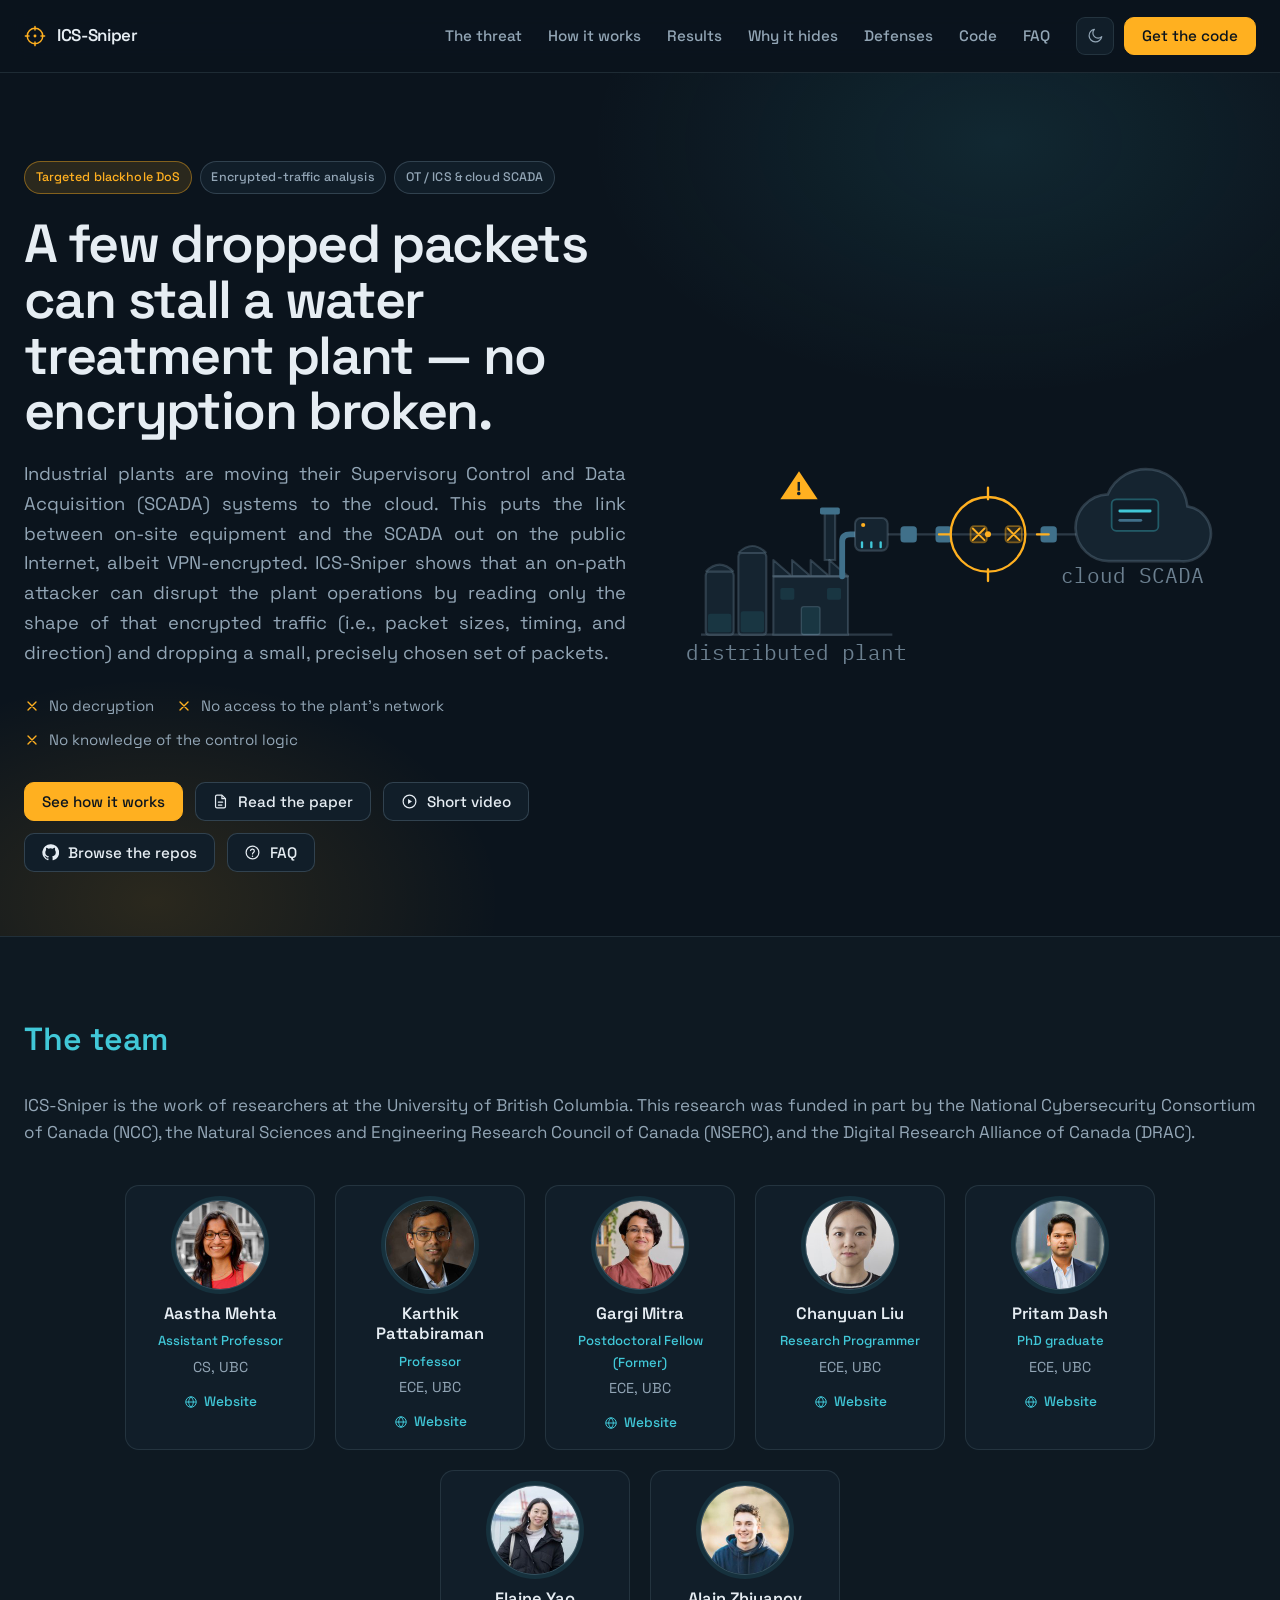
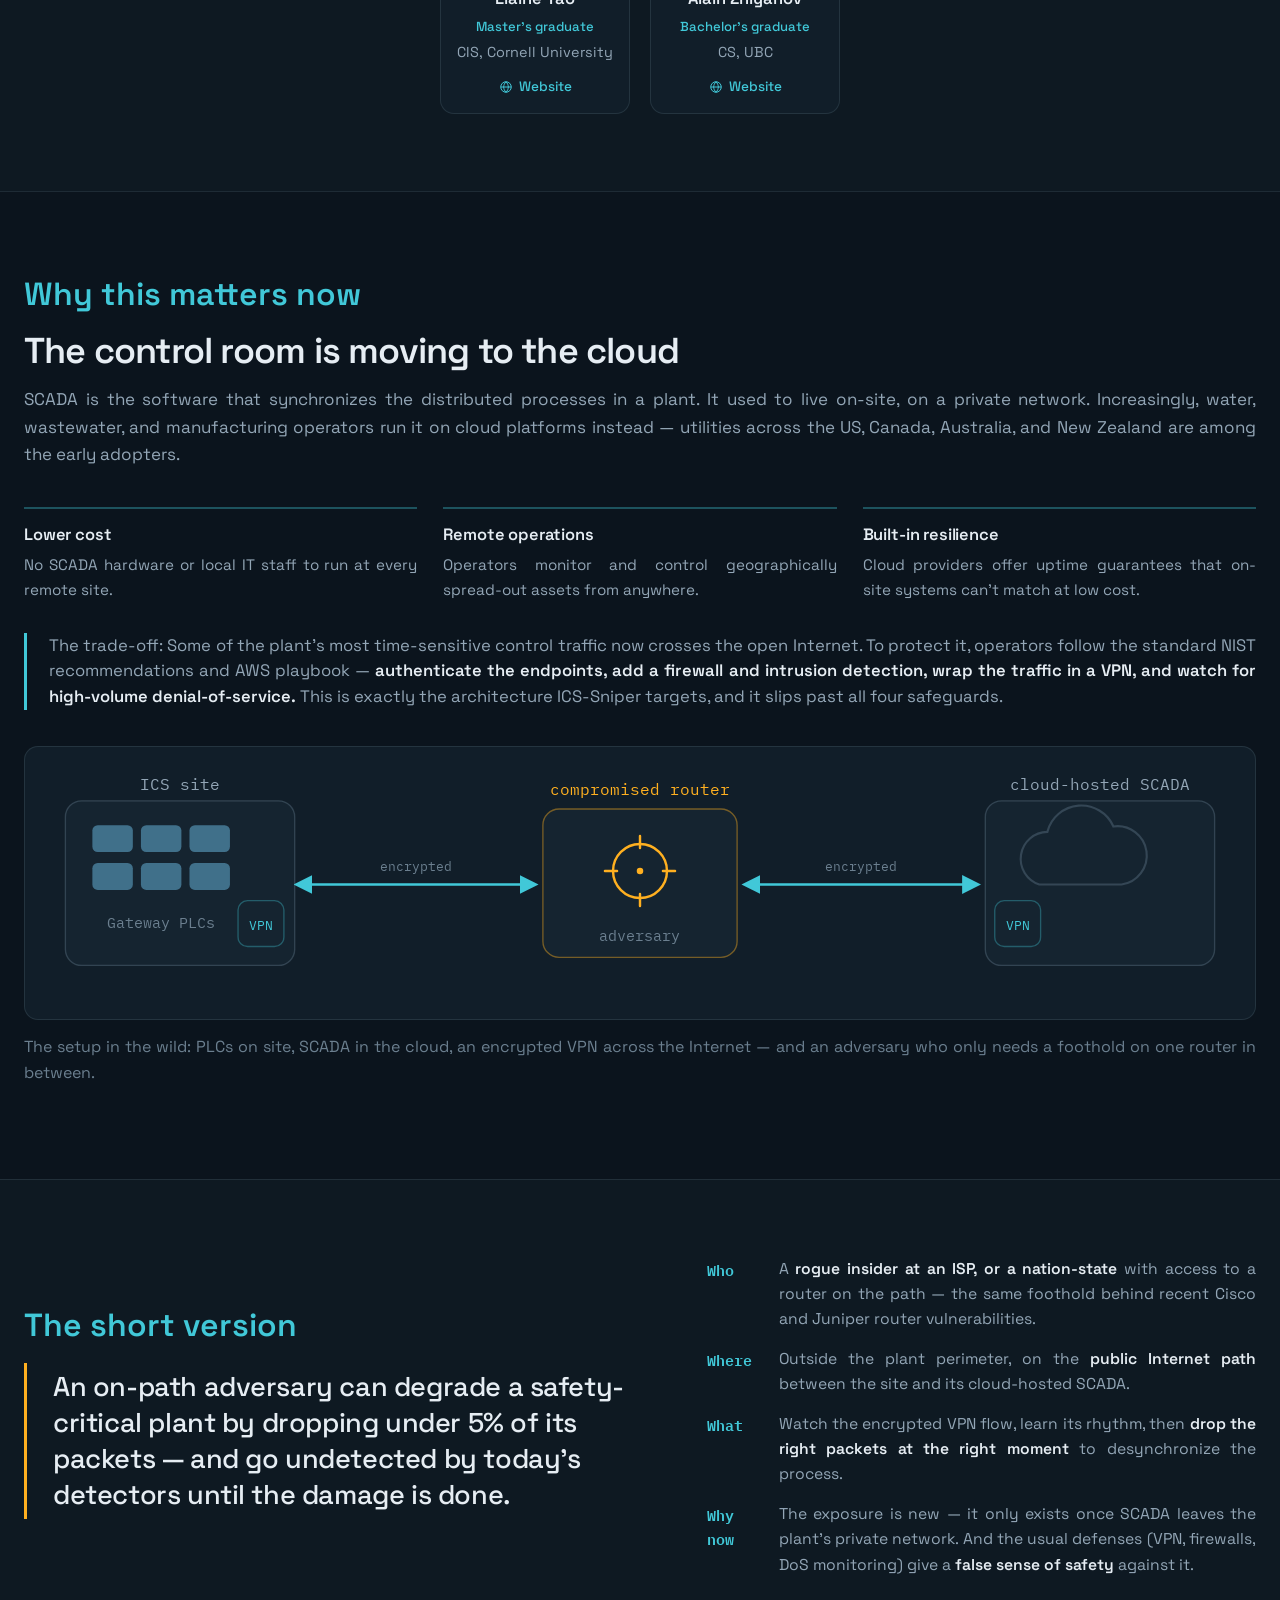
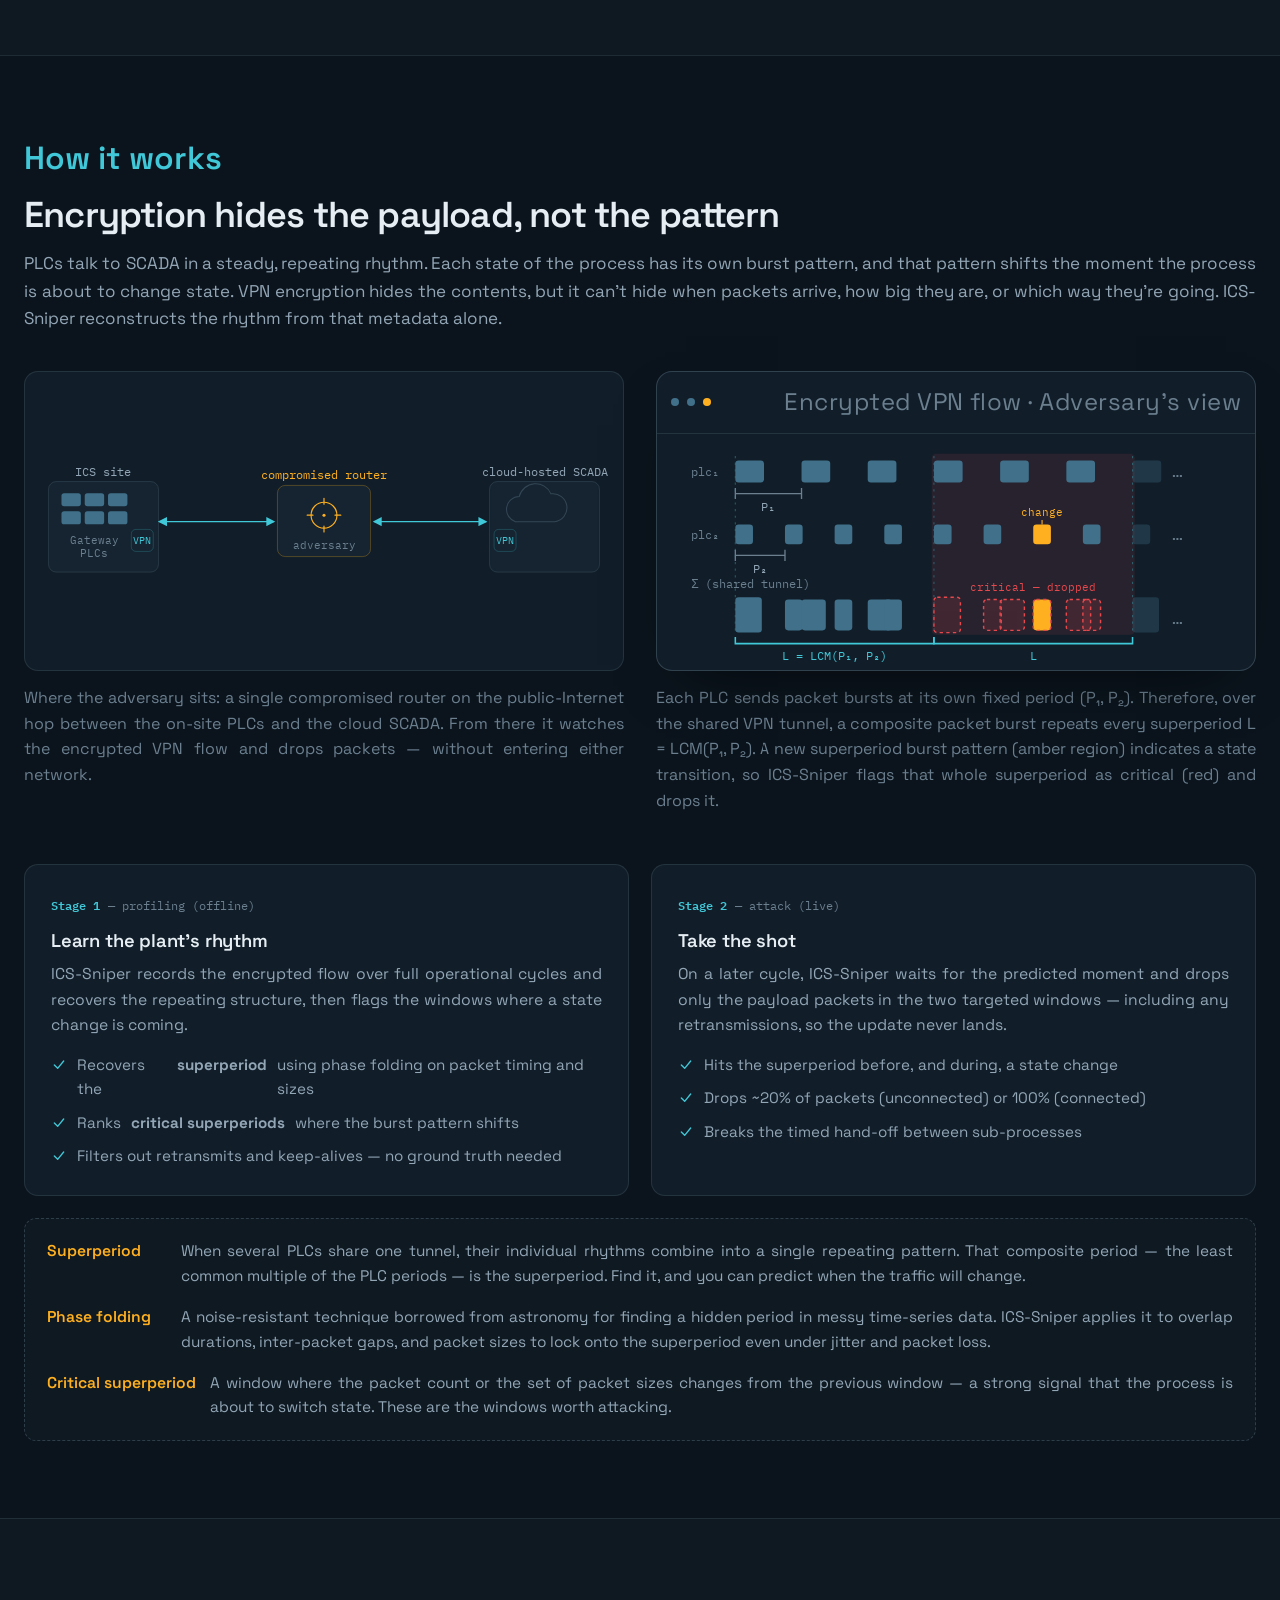
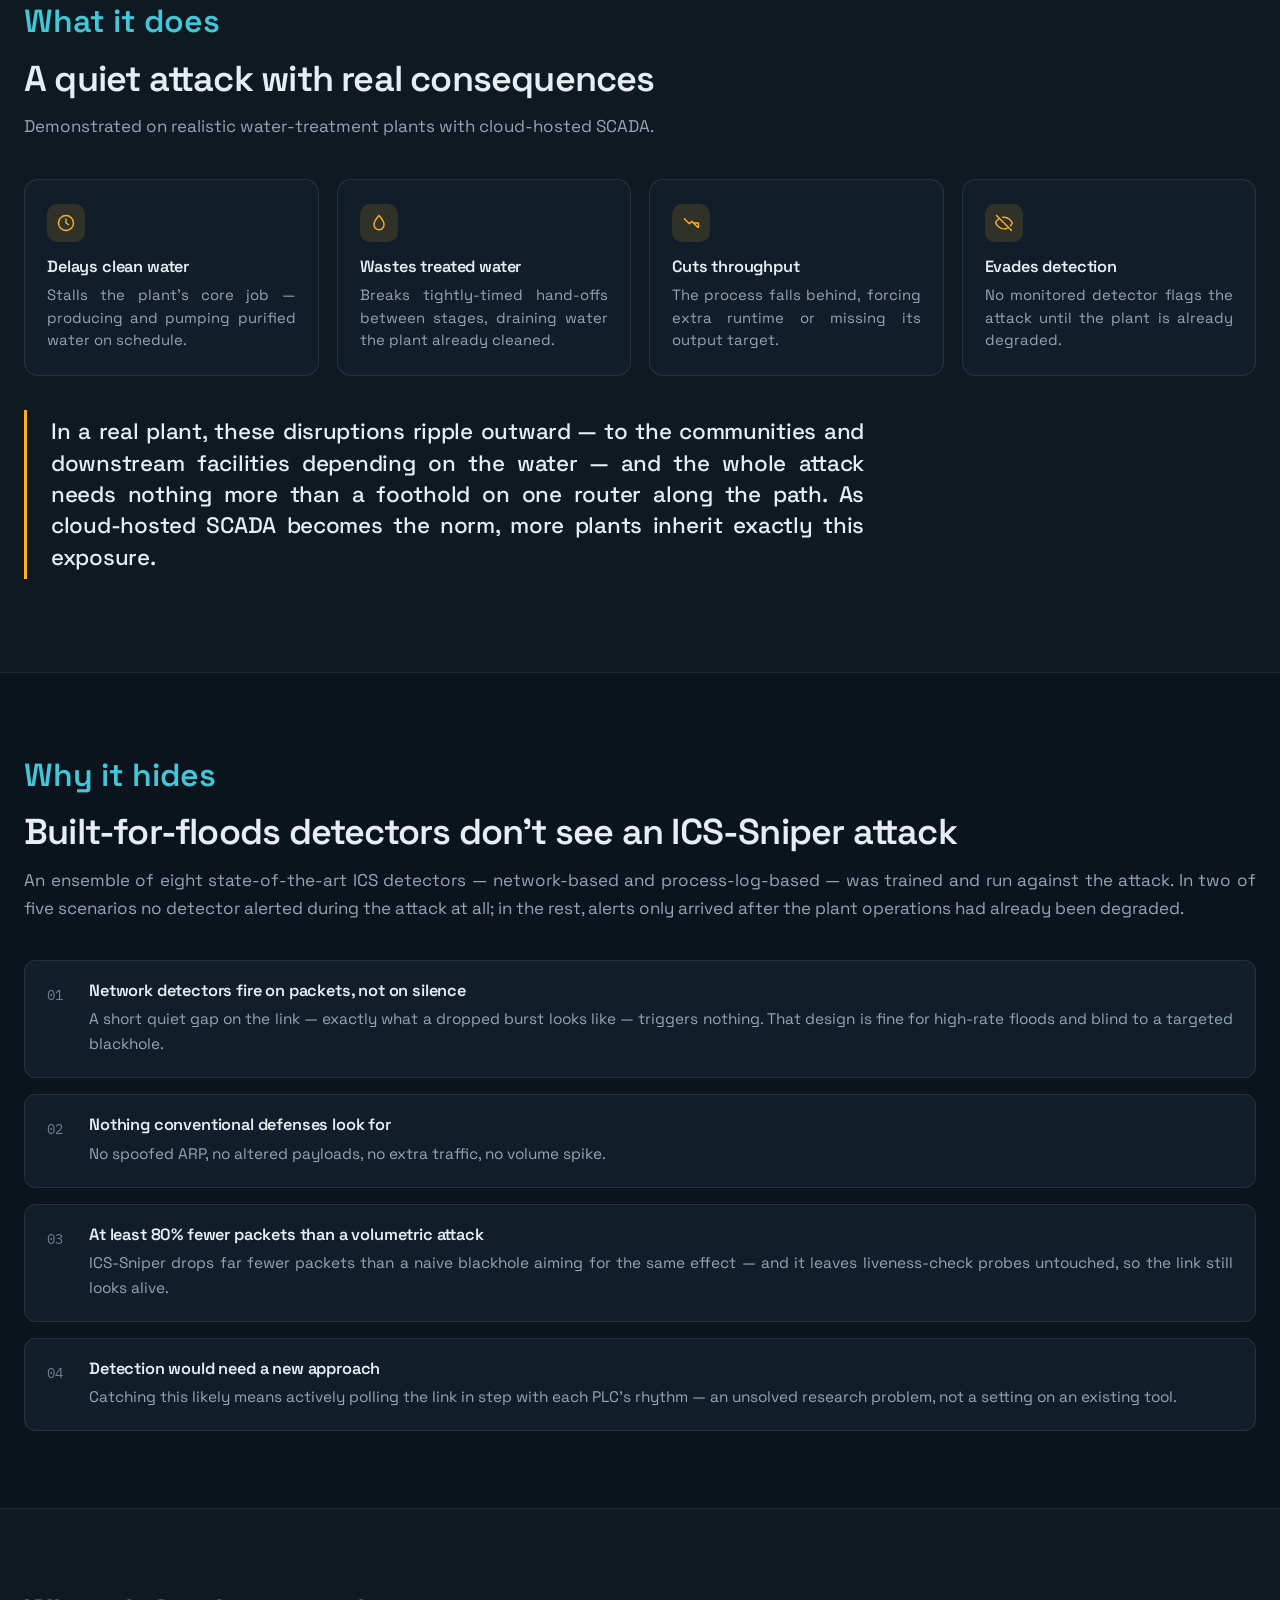
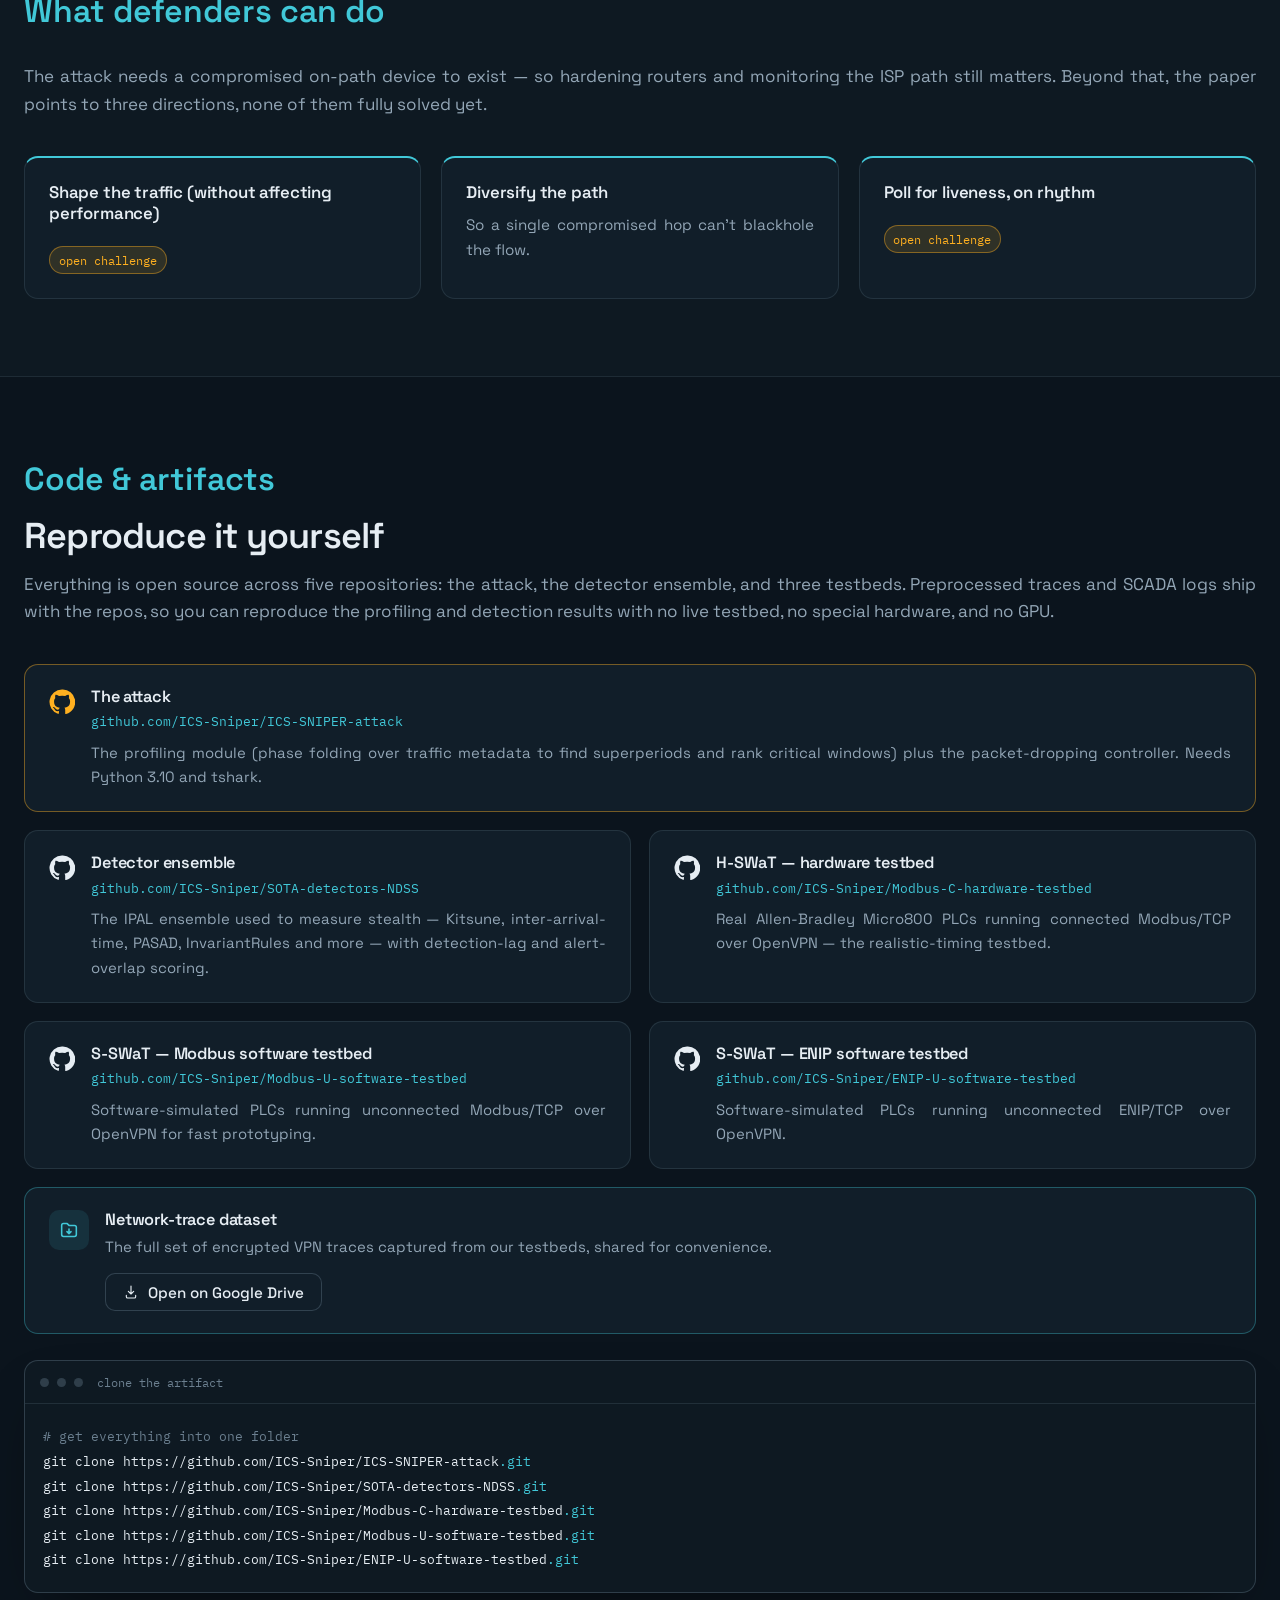
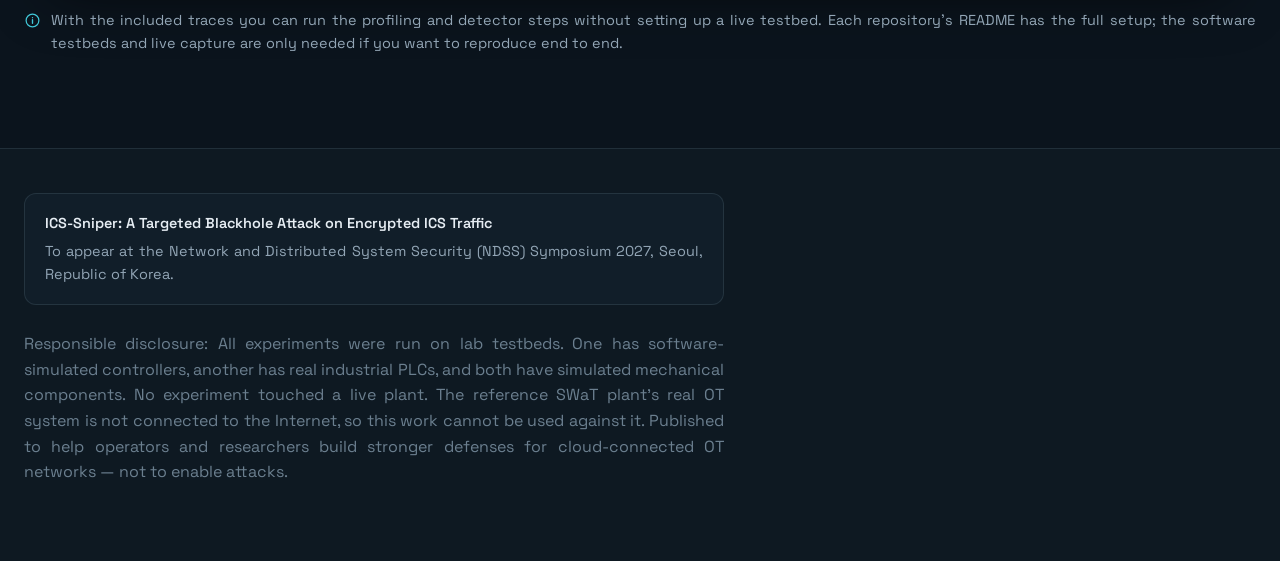
==== commit e13c3ee9: "Modifications for performance improvement" ====
--- a/index.html
+++ b/index.html
@@ -11,8 +11,25 @@
 </script>
 <meta charset="UTF-8">
 <meta name="viewport" content="width=device-width, initial-scale=1, viewport-fit=cover">
-<title>ICS-Sniper — a targeted blackhole attack on encrypted ICS traffic</title>
+<title>ICS-Sniper</title>
 <meta name="description" content="ICS-Sniper disrupts cloud-connected industrial control systems by dropping a small set of encrypted packets — without breaking encryption, entering the network, or knowing the control logic.">
+<!-- Social preview / favicon.  NOTE: replace https://REPLACE-WITH-YOUR-DOMAIN below with your deployed site URL
+     so og:image and og:url are absolute (required by Facebook / LinkedIn / Twitter). -->
+<meta property="og:type" content="website">
+<meta property="og:site_name" content="ICS-Sniper">
+<meta property="og:title" content="ICS-Sniper — a targeted blackhole attack on encrypted ICS traffic">
+<meta property="og:description" content="ICS-Sniper disrupts cloud-connected industrial control systems by dropping a small set of encrypted packets — without breaking encryption, entering the network, or knowing the control logic.">
+<meta property="og:url" content="https://REPLACE-WITH-YOUR-DOMAIN/">
+<meta property="og:image" content="https://REPLACE-WITH-YOUR-DOMAIN/images/og-image.png">
+<meta property="og:image:width" content="1200">
+<meta property="og:image:height" content="630">
+<meta property="og:image:alt" content="ICS-Sniper: a targeted blackhole attack on encrypted ICS traffic — site, encrypted VPN link with dropped packets under a crosshair, and cloud SCADA.">
+<meta name="twitter:card" content="summary_large_image">
+<meta name="twitter:title" content="ICS-Sniper — a targeted blackhole attack on encrypted ICS traffic">
+<meta name="twitter:description" content="ICS-Sniper disrupts cloud-connected industrial control systems by dropping a small set of encrypted packets — without breaking encryption, entering the network, or knowing the control logic.">
+<meta name="twitter:image" content="https://REPLACE-WITH-YOUR-DOMAIN/images/og-image.png">
+<meta name="theme-color" content="#0b141d">
+<link rel="icon" href="data:image/svg+xml,%3Csvg%20xmlns%3D%22http%3A//www.w3.org/2000/svg%22%20viewBox%3D%220%200%2032%2032%22%3E%3Crect%20width%3D%2232%22%20height%3D%2232%22%20rx%3D%227%22%20fill%3D%22%230b141d%22/%3E%3Cg%20fill%3D%22none%22%20stroke%3D%22%23ffb020%22%20stroke-width%3D%222.1%22%3E%3Ccircle%20cx%3D%2216%22%20cy%3D%2216%22%20r%3D%229%22/%3E%3Cpath%20d%3D%22M16%203v5M16%2024v5M3%2016h5M24%2016h5%22%20stroke-linecap%3D%22round%22/%3E%3C/g%3E%3Ccircle%20cx%3D%2216%22%20cy%3D%2216%22%20r%3D%222.1%22%20fill%3D%22%23ffb020%22/%3E%3C/svg%3E" type="image/svg+xml">
 <link rel="preconnect" href="https://fonts.googleapis.com">
 <link rel="preconnect" href="https://fonts.gstatic.com" crossorigin>
 <link href="https://fonts.googleapis.com/css2?family=Space+Grotesk:wght@400;500;600;700&family=IBM+Plex+Mono:wght@400;500;600&display=swap" rel="stylesheet">
@@ -315,8 +332,8 @@
       <p class="statement">An on-path adversary can degrade a safety-critical plant by dropping under 5% of its packets — and go undetected by today's detectors until the damage is done.</p>
     </div>
     <div class="facts">
-      <div class="fact"><span class="n">Who</span><p>A rogue insider at an ISP, or a nation-state with access to a router on the path — the same foothold behind recent <strong>Cisco and Juniper</strong> router vulnerabilities.</p></div>
-      <div class="fact"><span class="n">Where</span><p>Outside the plant perimeter, on the public Internet leg between the site and its <strong>cloud-hosted SCADA</strong>.</p></div>
+      <div class="fact"><span class="n">Who</span><p>A <strong>rogue insider at an ISP, or a nation-state</strong> with access to a router on the path — the same foothold behind recent Cisco and Juniper router vulnerabilities.</p></div>
+      <div class="fact"><span class="n">Where</span><p>Outside the plant perimeter, on the <strong>public Internet path</strong> between the site and its cloud-hosted SCADA.</p></div>
       <div class="fact"><span class="n">What</span><p>Watch the encrypted VPN flow, learn its rhythm, then <strong>drop the right packets at the right moment</strong> to desynchronize the process.</p></div>
       <div class="fact"><span class="n">Why now</span><p>The exposure is new — it only exists once SCADA leaves the plant's private network. And the usual defenses (VPN, firewalls, DoS monitoring) give a <strong>false sense of safety</strong> against it.</p></div>
     </div>
@@ -454,7 +471,7 @@
         <text x="320" y="205" text-anchor="middle" fill="var(--cyan-ink)" font-size="11" font-family="IBM Plex Mono, monospace">L</text>
       </svg>
       </figure>
-      <p class="cap">Each PLC sends bursts at its own fixed period (P₁, P₂), so the shared-tunnel pattern repeats every superperiod L = LCM(P₁, P₂). A changed burst (amber) betrays a state transition, so ICS-Sniper flags that whole superperiod as critical and drops it (red). The cycle keeps repeating through the rest of the operation.</p>
+      <p class="cap">Each PLC sends packet bursts at its own fixed period (P₁, P₂). Therefore, over the shared VPN tunnel, a composite packet burst repeats every superperiod L = LCM(P₁, P₂). A new superperiod burst pattern (amber region) indicates a state transition, so ICS-Sniper flags that whole superperiod as critical (red) and drops it.</p>
      </div>
     </div>
 
@@ -685,13 +702,11 @@
       <svg viewBox="0 0 24 24" width="22" height="22" fill="none" aria-hidden="true"><path d="M18 6 6 18M6 6l12 12" stroke="currentColor" stroke-width="2" stroke-linecap="round"/></svg>
     </button>
     <div class="vmodal-frame">
-      <video id="videoPlayer" controls playsinline preload="metadata">
-        <source id="videoSource" src="./images/ICS-Sniper.mp4" type="video/mp4">
-      </video>
-      <div class="vmodal-ph" id="videoPh">
-        <div class="vmodal-play"><svg viewBox="0 0 24 24" fill="currentColor" aria-hidden="true"><path d="M8 5v14l11-7z"/></svg></div>
-        <p>Short video</p>
-      </div>
+      <iframe id="videoFrame" title="ICS-Sniper short video"
+        data-embed="https://www.youtube-nocookie.com/embed/ljzaxOzmCk4?autoplay=1&amp;rel=0"
+        style="width:100%;height:100%;border:0;display:block"
+        allow="autoplay; encrypted-media; picture-in-picture; fullscreen"
+        allowfullscreen referrerpolicy="strict-origin-when-cross-origin"></iframe>
     </div>
   </div>
 </div>
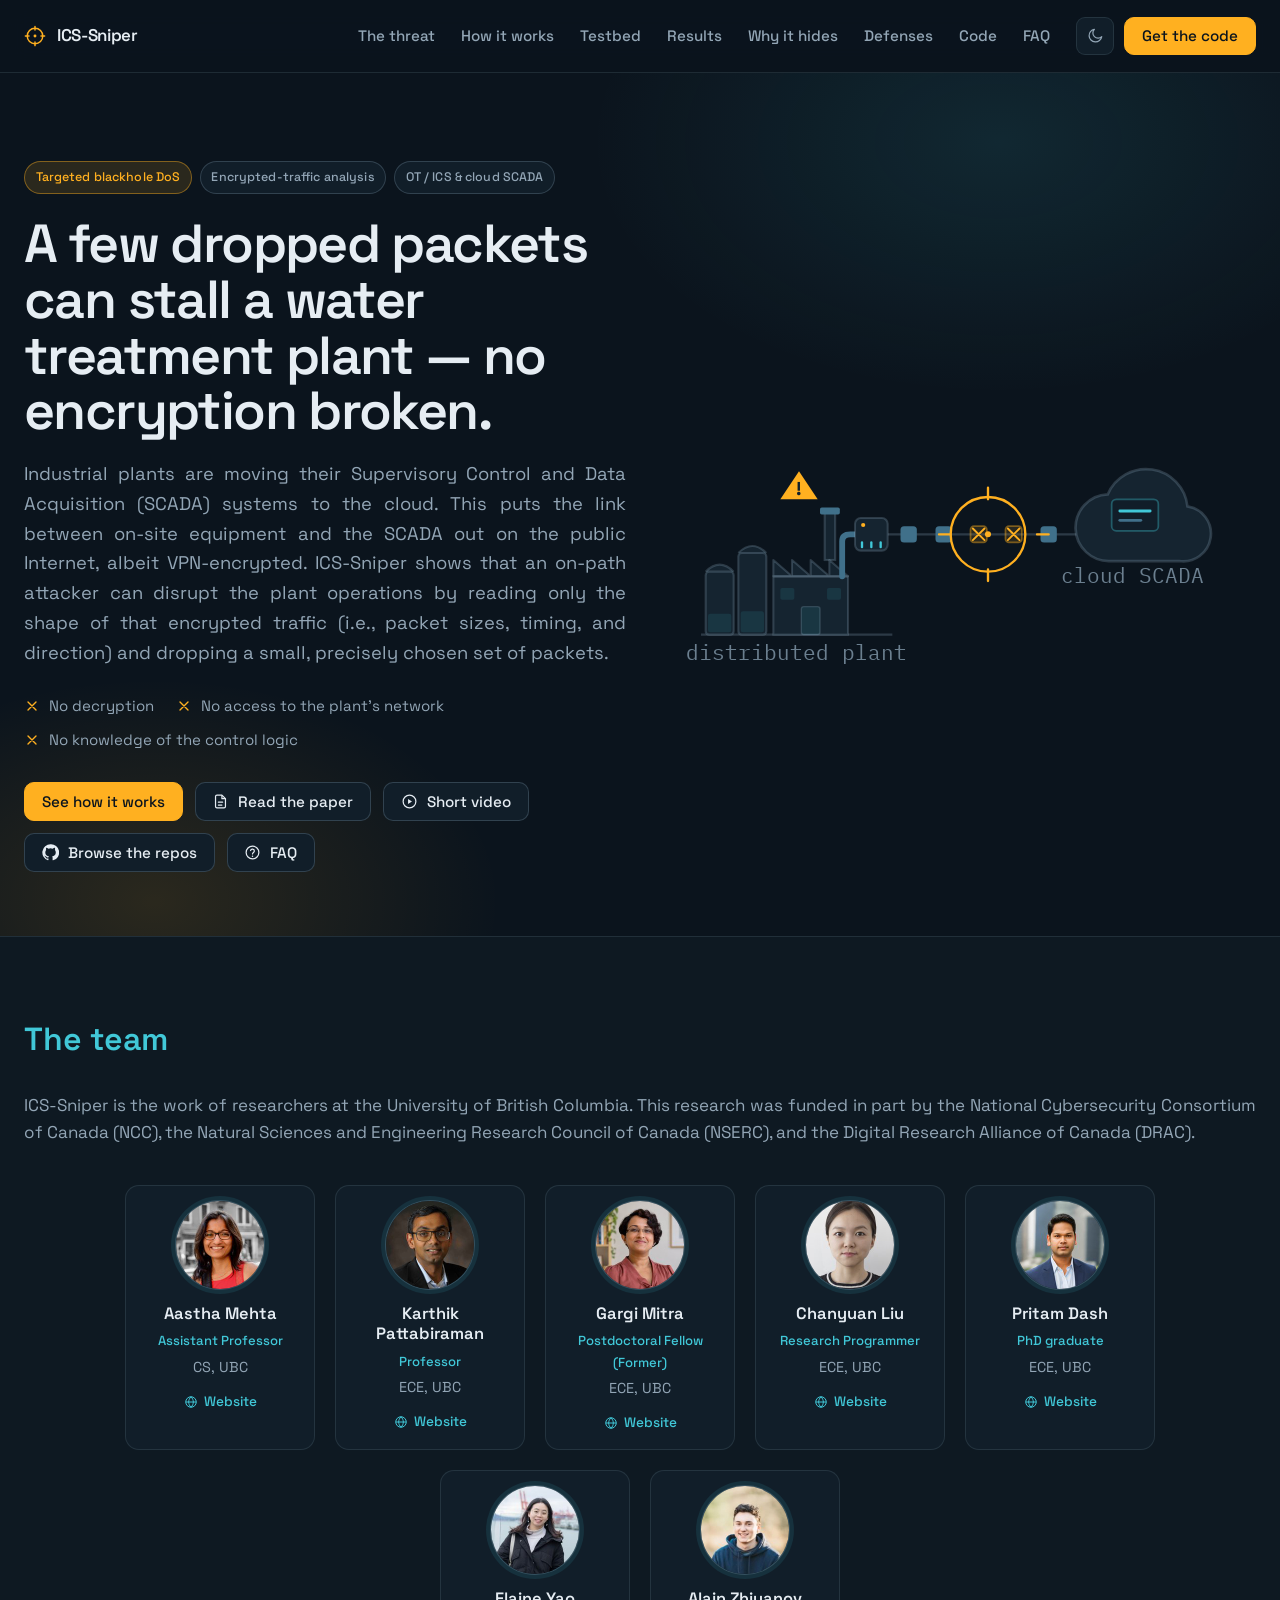
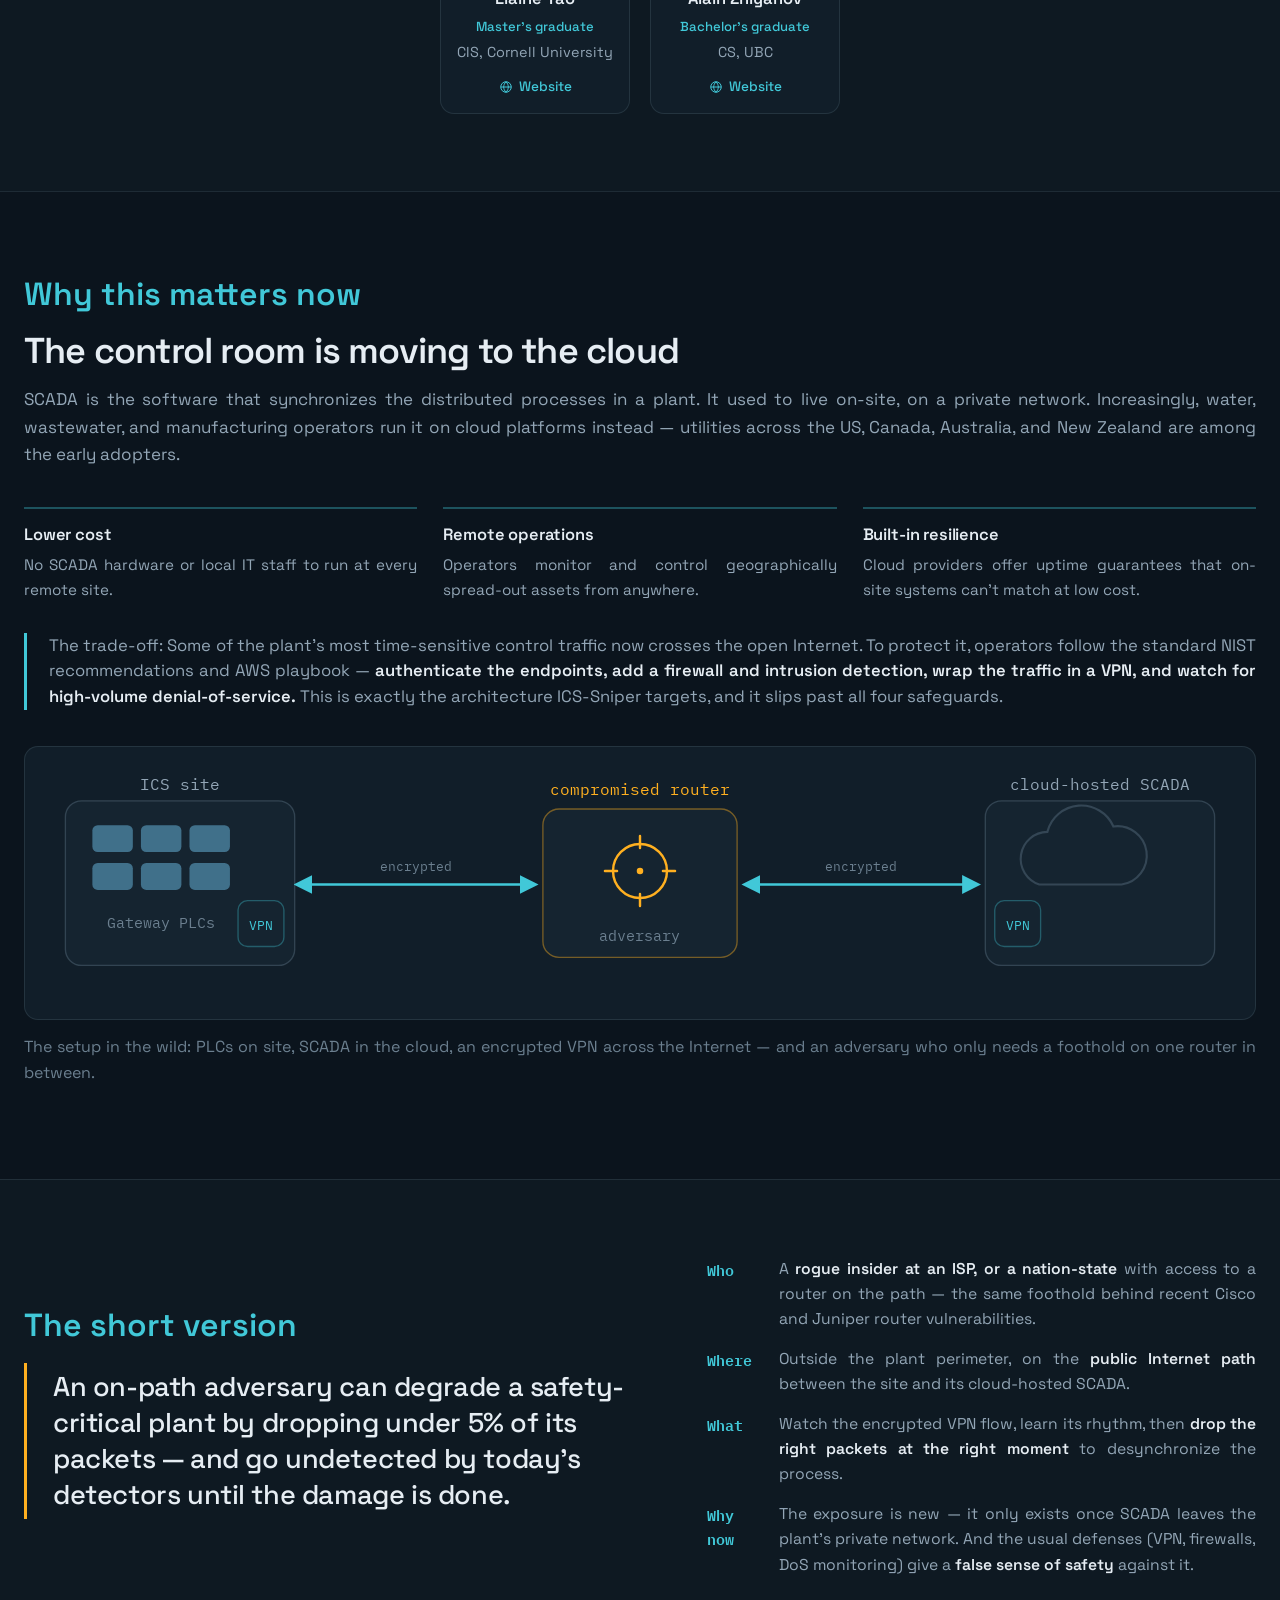
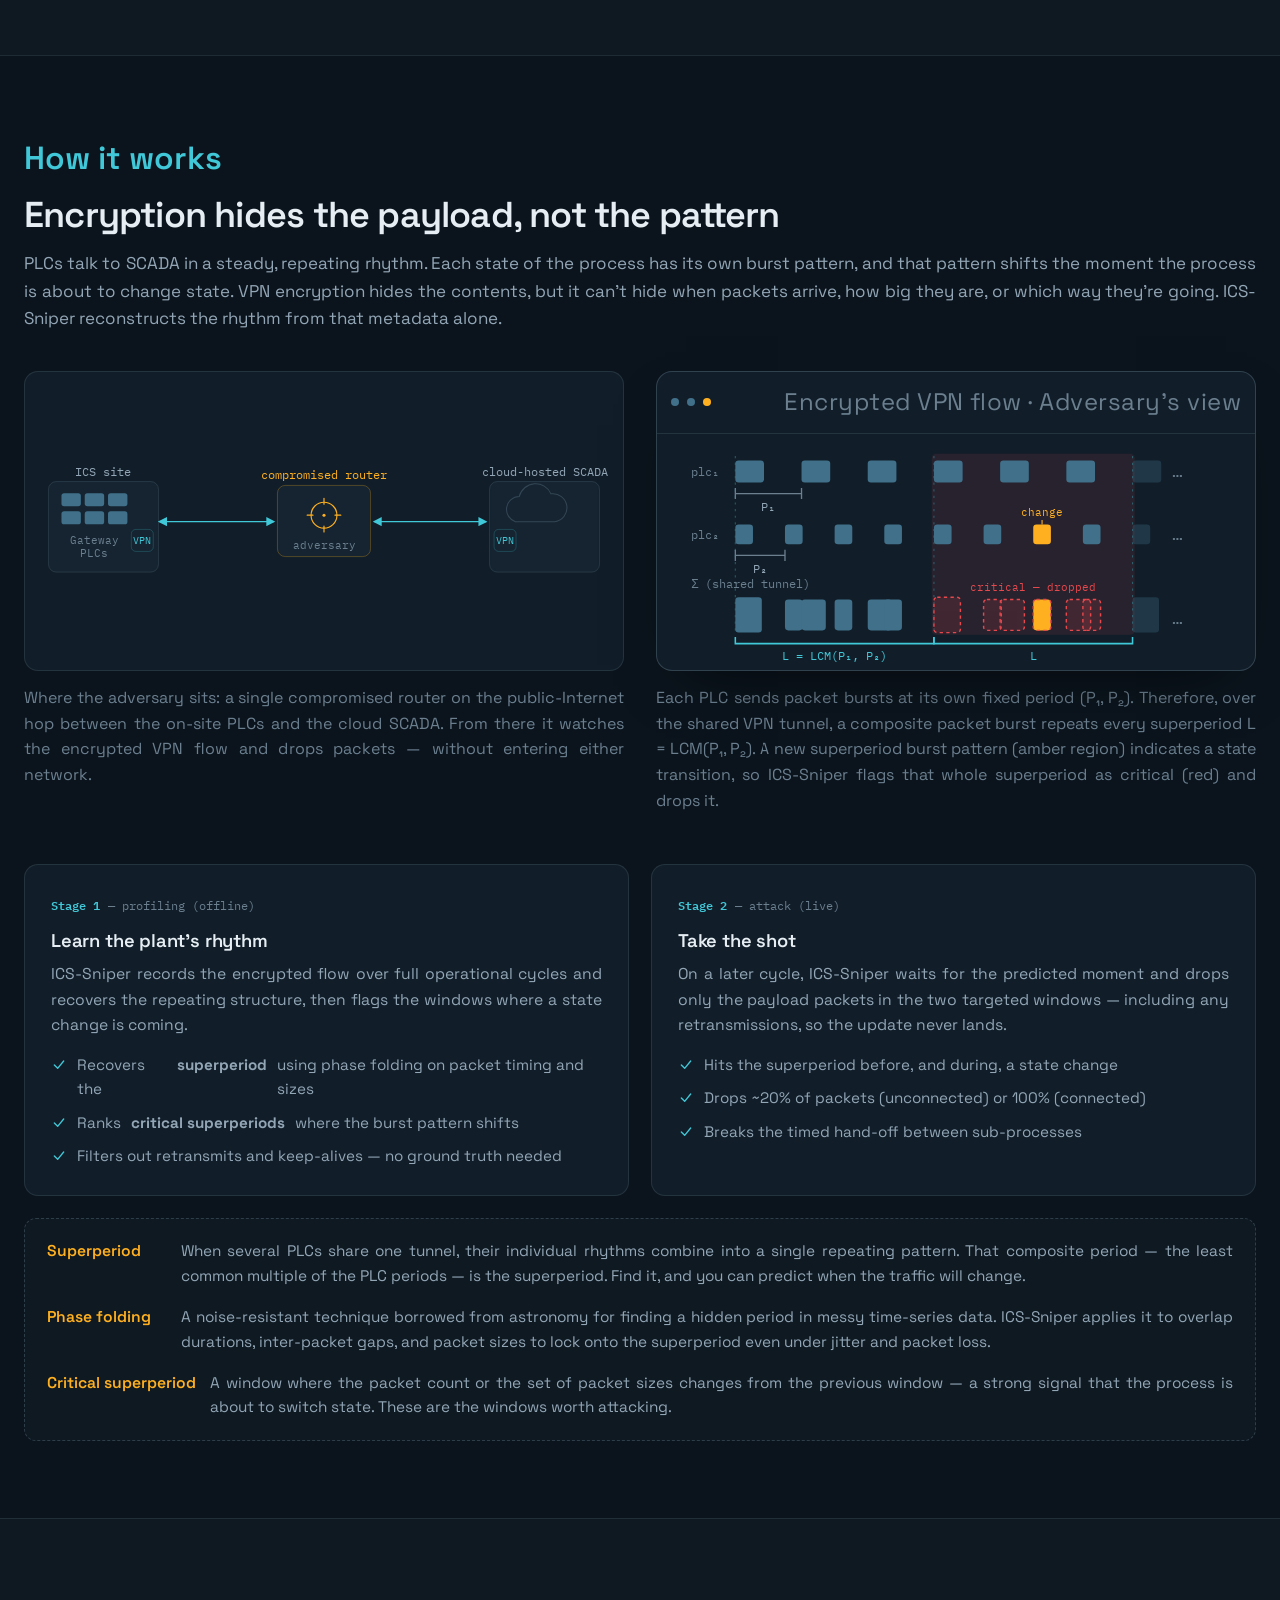
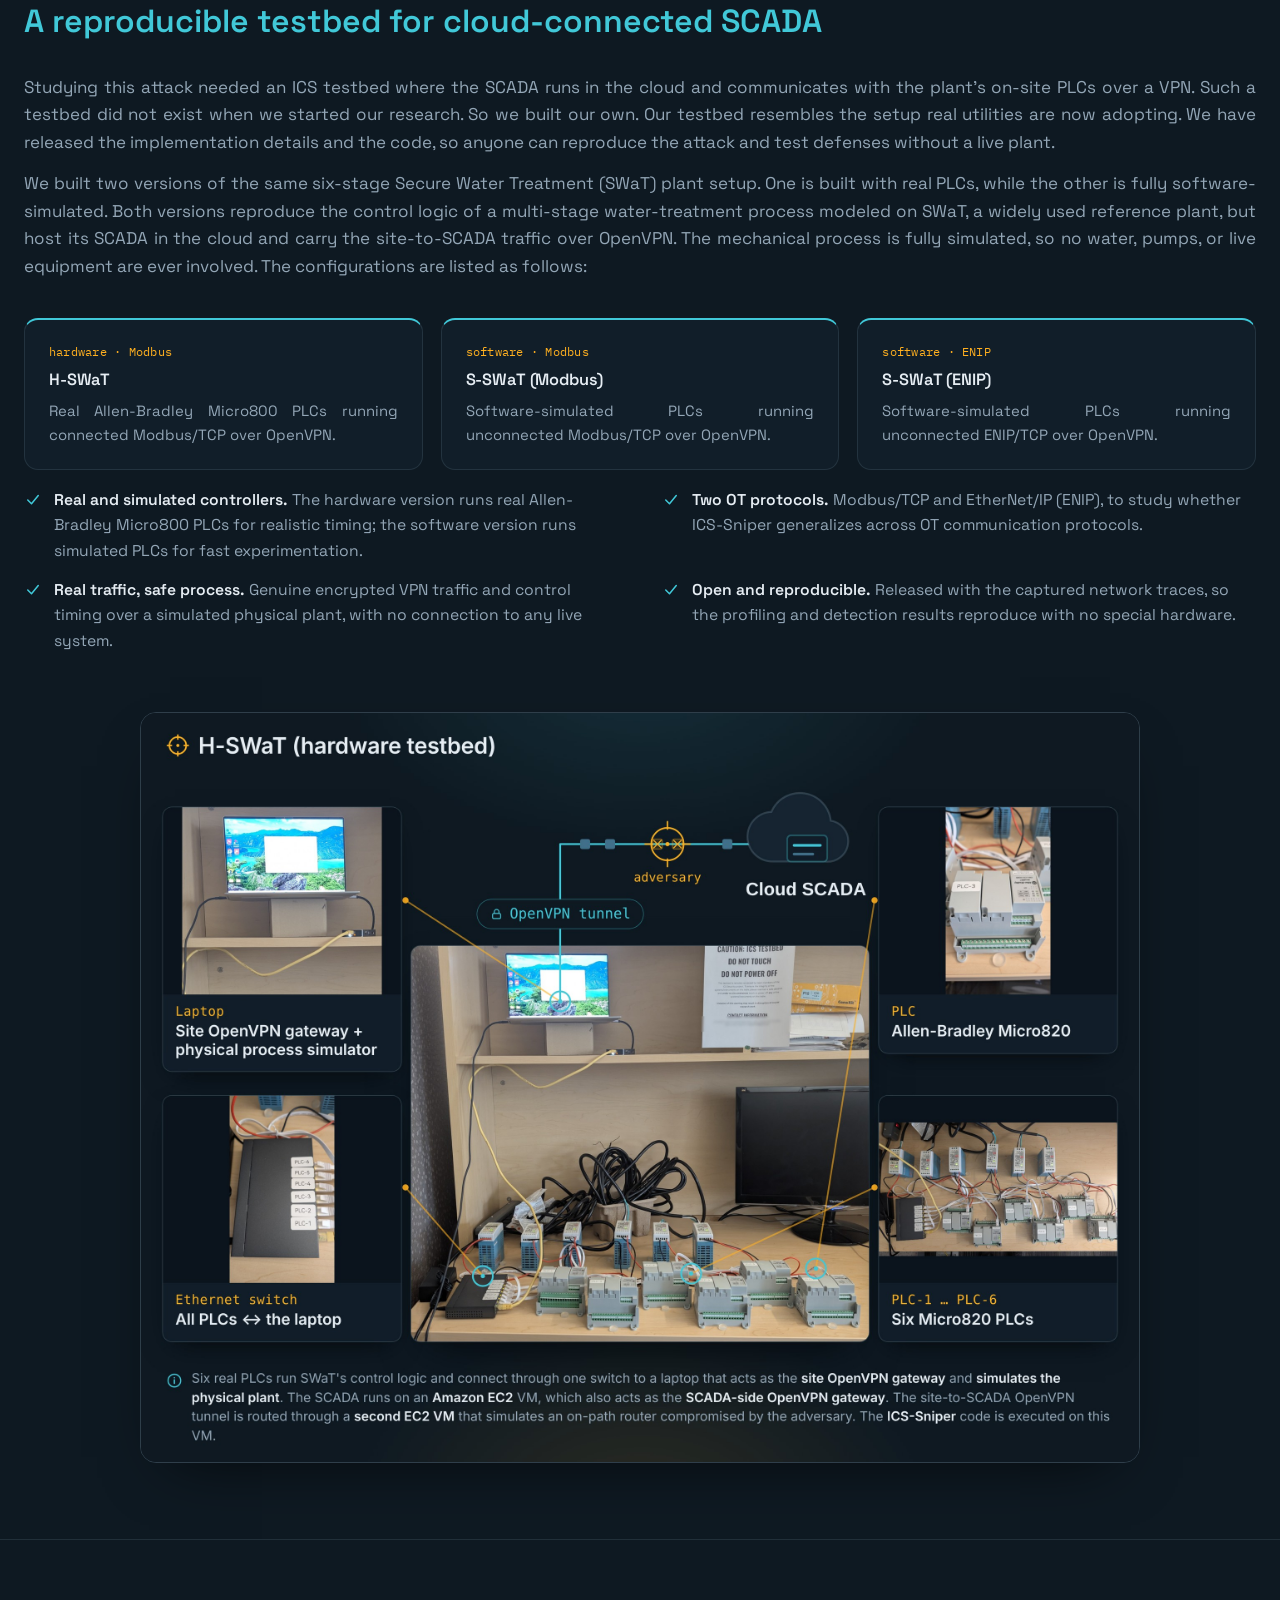
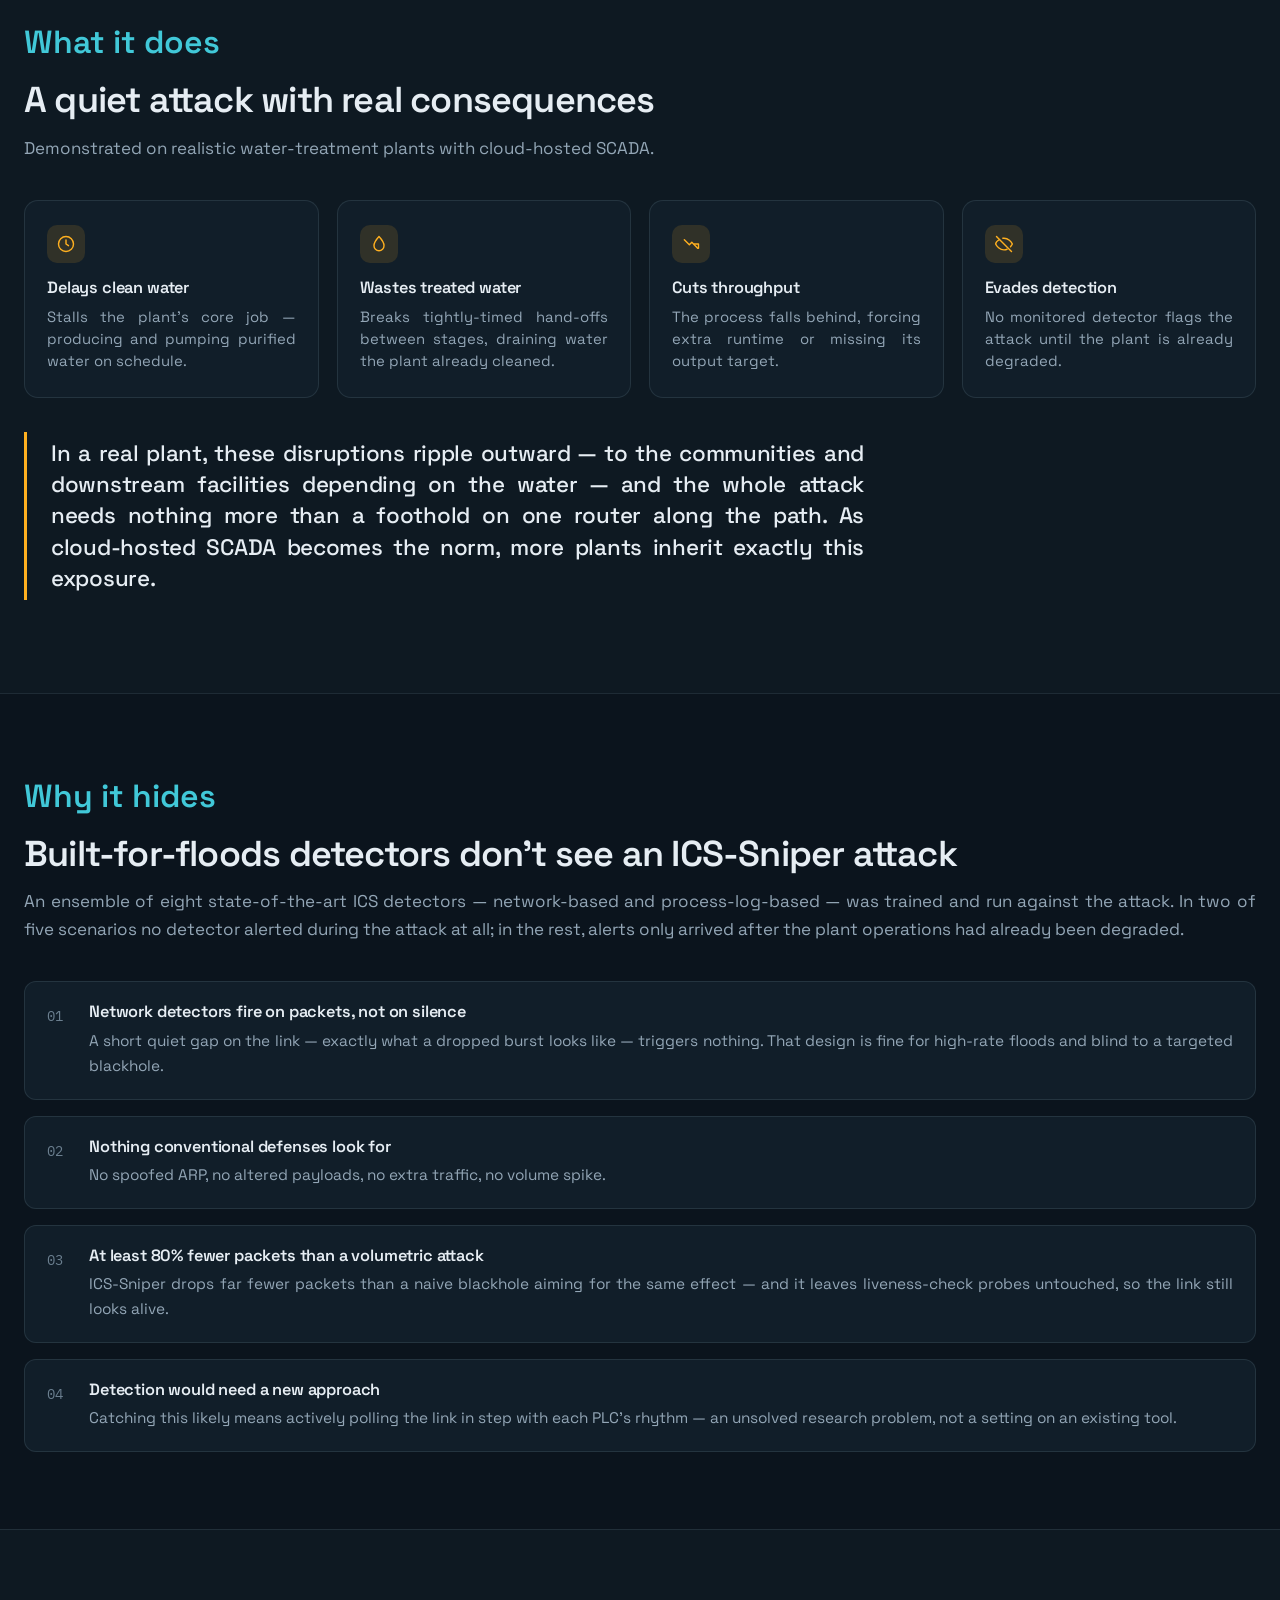
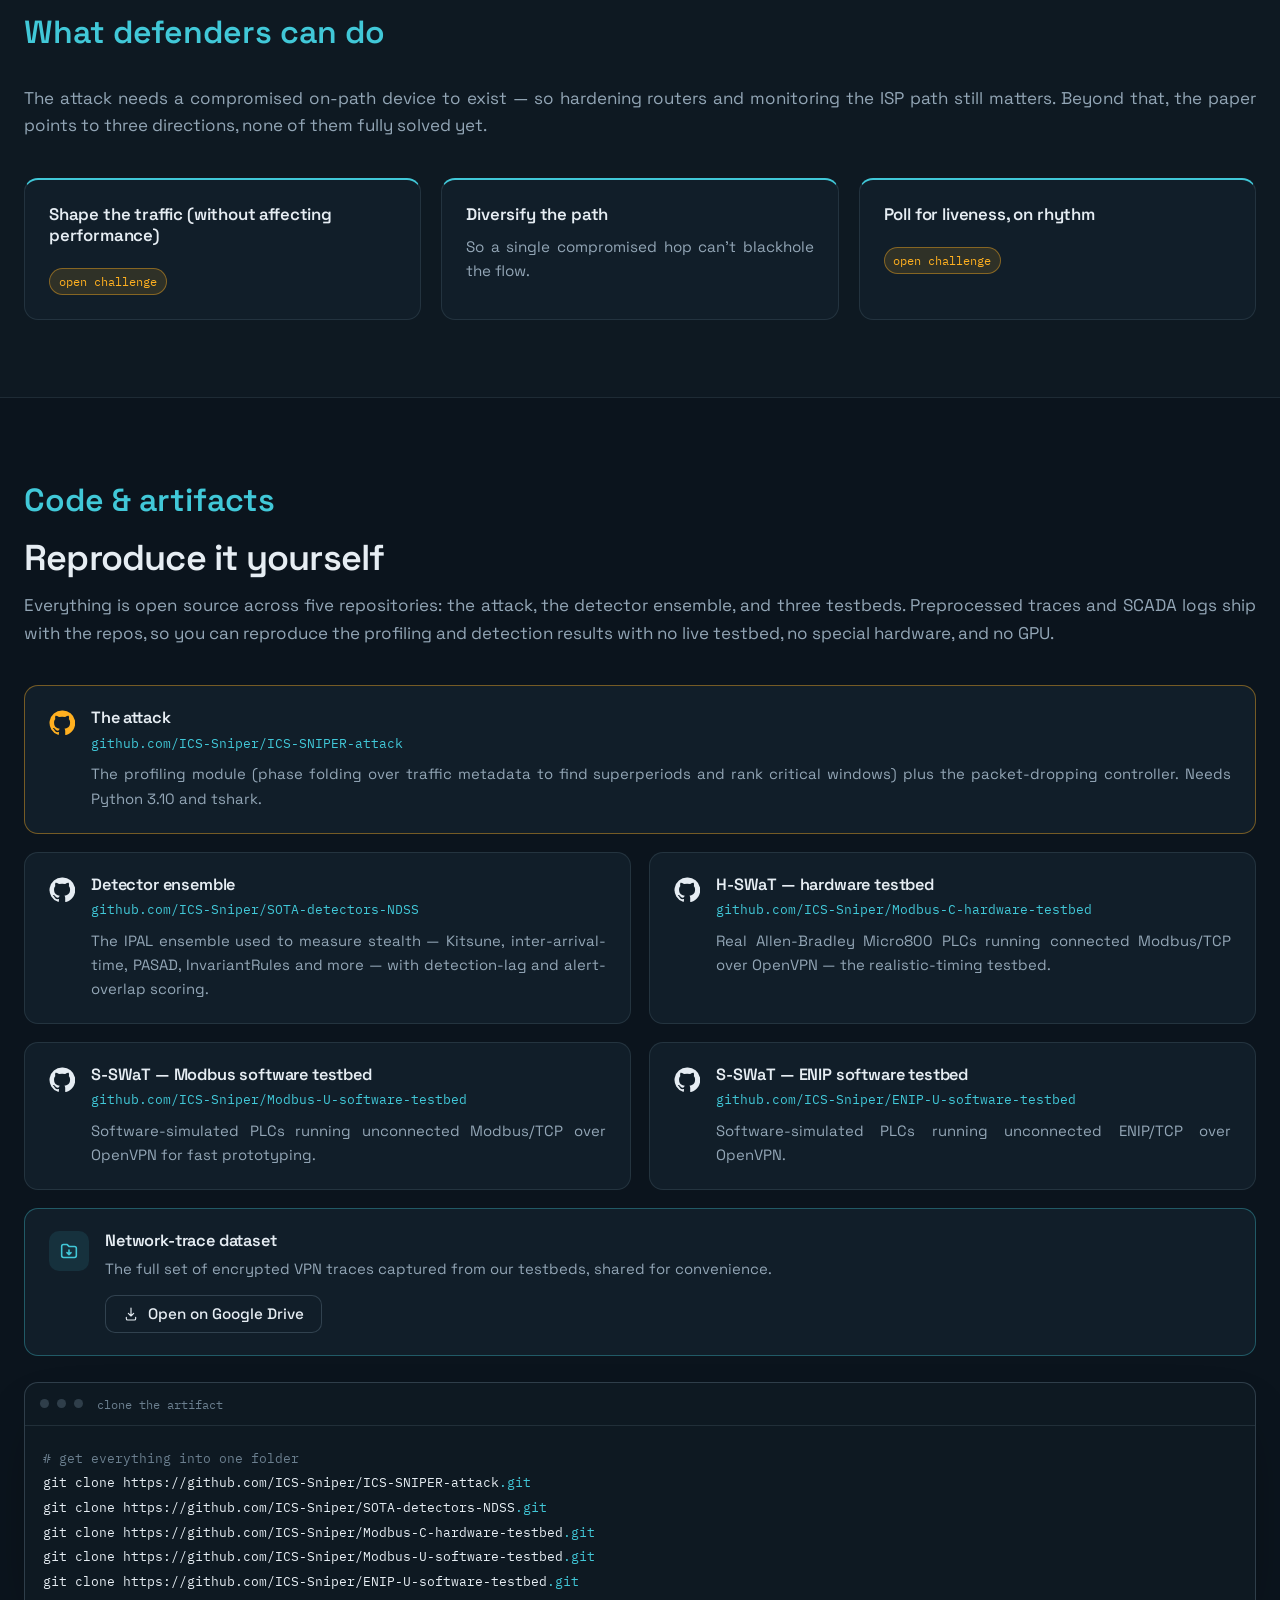
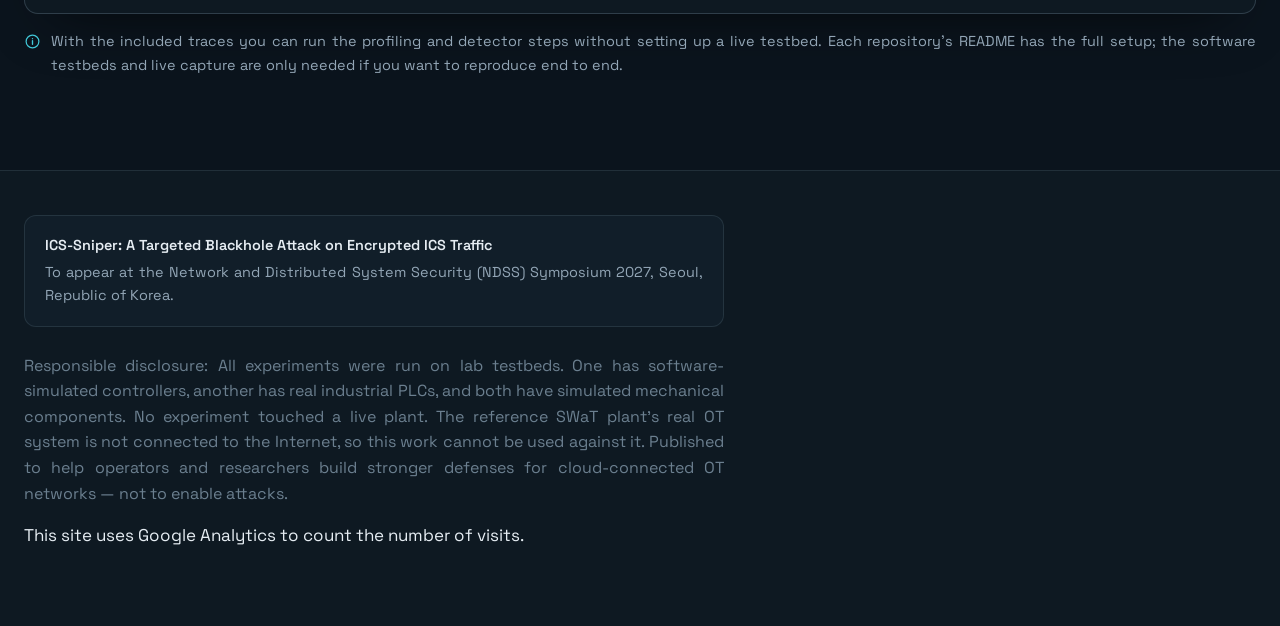
==== commit d8ed4f04: "Added testbed details" ====
--- a/index.html
+++ b/index.html
@@ -13,21 +13,20 @@
 <meta name="viewport" content="width=device-width, initial-scale=1, viewport-fit=cover">
 <title>ICS-Sniper</title>
 <meta name="description" content="ICS-Sniper disrupts cloud-connected industrial control systems by dropping a small set of encrypted packets — without breaking encryption, entering the network, or knowing the control logic.">
-<!-- Social preview / favicon.  NOTE: replace https://REPLACE-WITH-YOUR-DOMAIN below with your deployed site URL
-     so og:image and og:url are absolute (required by Facebook / LinkedIn / Twitter). -->
+<!-- Social preview -->
 <meta property="og:type" content="website">
 <meta property="og:site_name" content="ICS-Sniper">
 <meta property="og:title" content="ICS-Sniper — a targeted blackhole attack on encrypted ICS traffic">
 <meta property="og:description" content="ICS-Sniper disrupts cloud-connected industrial control systems by dropping a small set of encrypted packets — without breaking encryption, entering the network, or knowing the control logic.">
-<meta property="og:url" content="https://REPLACE-WITH-YOUR-DOMAIN/">
-<meta property="og:image" content="https://REPLACE-WITH-YOUR-DOMAIN/images/og-image.png">
+<meta property="og:url" content="https://ics-sniper.github.io/ics-sec-website/">
+<meta property="og:image" content="https://ics-sniper.github.io/ics-sec-website/images/og-image.png">
 <meta property="og:image:width" content="1200">
 <meta property="og:image:height" content="630">
 <meta property="og:image:alt" content="ICS-Sniper: a targeted blackhole attack on encrypted ICS traffic — site, encrypted VPN link with dropped packets under a crosshair, and cloud SCADA.">
 <meta name="twitter:card" content="summary_large_image">
 <meta name="twitter:title" content="ICS-Sniper — a targeted blackhole attack on encrypted ICS traffic">
 <meta name="twitter:description" content="ICS-Sniper disrupts cloud-connected industrial control systems by dropping a small set of encrypted packets — without breaking encryption, entering the network, or knowing the control logic.">
-<meta name="twitter:image" content="https://REPLACE-WITH-YOUR-DOMAIN/images/og-image.png">
+<meta name="twitter:image" content="https://ics-sniper.github.io/ics-sec-website/images/og-image.png">
 <meta name="theme-color" content="#0b141d">
 <link rel="icon" href="data:image/svg+xml,%3Csvg%20xmlns%3D%22http%3A//www.w3.org/2000/svg%22%20viewBox%3D%220%200%2032%2032%22%3E%3Crect%20width%3D%2232%22%20height%3D%2232%22%20rx%3D%227%22%20fill%3D%22%230b141d%22/%3E%3Cg%20fill%3D%22none%22%20stroke%3D%22%23ffb020%22%20stroke-width%3D%222.1%22%3E%3Ccircle%20cx%3D%2216%22%20cy%3D%2216%22%20r%3D%229%22/%3E%3Cpath%20d%3D%22M16%203v5M16%2024v5M3%2016h5M24%2016h5%22%20stroke-linecap%3D%22round%22/%3E%3C/g%3E%3Ccircle%20cx%3D%2216%22%20cy%3D%2216%22%20r%3D%222.1%22%20fill%3D%22%23ffb020%22/%3E%3C/svg%3E" type="image/svg+xml">
 <link rel="preconnect" href="https://fonts.googleapis.com">
@@ -51,6 +50,7 @@
     <nav class="nav-links" id="navlinks">
       <a href="#threat">The threat</a>
       <a href="#how">How it works</a>
+      <a href="#testbed">Testbed</a>
       <a href="#results">Results</a>
       <a href="#stealth">Why it hides</a>
       <a href="#defend">Defenses</a>
@@ -506,6 +506,46 @@
   </div>
 </section>
 
+<!-- ================= TESTBED ================= -->
+<section id="testbed" class="band tint">
+  <div class="wrap">
+    <div class="sec-head">
+      <span class="kicker">A reproducible testbed for cloud-connected SCADA</span>
+      <p>Studying this attack needed an ICS testbed where the SCADA runs in the cloud and communicates with the plant's on-site PLCs over a VPN. Such a testbed did not exist when we started our research. So we built our own. Our testbed resembles the setup real utilities are now adopting. We have released the implementation details and the code, so anyone can reproduce the attack and test defenses without a live plant.</p>
+      <p>We built two versions of the same six-stage Secure Water Treatment (SWaT) plant setup. One is built with real PLCs, while the other is fully software-simulated. Both versions reproduce the control logic of a multi-stage water-treatment process modeled on SWaT, a widely used reference plant, but host its SCADA in the cloud and carry the site-to-SCADA traffic over OpenVPN. The mechanical process is fully simulated, so no water, pumps, or live equipment are ever involved. The configurations are listed as follows:</p>
+    </div>
+
+    <div class="tb-cards">
+      <div class="tb-card">
+        <span class="k">hardware · Modbus</span>
+        <h3>H-SWaT</h3>
+        <p>Real Allen-Bradley Micro800 PLCs running connected Modbus/TCP over OpenVPN.</p>
+      </div>
+      <div class="tb-card">
+        <span class="k">software · Modbus</span>
+        <h3>S-SWaT (Modbus)</h3>
+        <p>Software-simulated PLCs running unconnected Modbus/TCP over OpenVPN.</p>
+      </div>
+      <div class="tb-card">
+        <span class="k">software · ENIP</span>
+        <h3>S-SWaT (ENIP)</h3>
+        <p>Software-simulated PLCs running unconnected ENIP/TCP over OpenVPN.</p>
+      </div>
+    </div>
+
+        <ul class="tb-points">
+          <li><svg viewBox="0 0 24 24" fill="none" aria-hidden="true"><path d="M5 12l5 5 9-11" stroke="currentColor" stroke-width="2" stroke-linecap="round" stroke-linejoin="round"/></svg><span><b>Real and simulated controllers.</b> The hardware version runs real Allen-Bradley Micro800 PLCs for realistic timing; the software version runs simulated PLCs for fast experimentation.</span></li>
+          <li><svg viewBox="0 0 24 24" fill="none" aria-hidden="true"><path d="M5 12l5 5 9-11" stroke="currentColor" stroke-width="2" stroke-linecap="round" stroke-linejoin="round"/></svg><span><b>Two OT protocols.</b> Modbus/TCP and EtherNet/IP (ENIP), to study whether ICS-Sniper generalizes across OT communication protocols.</span></li>
+          <li><svg viewBox="0 0 24 24" fill="none" aria-hidden="true"><path d="M5 12l5 5 9-11" stroke="currentColor" stroke-width="2" stroke-linecap="round" stroke-linejoin="round"/></svg><span><b>Real traffic, safe process.</b> Genuine encrypted VPN traffic and control timing over a simulated physical plant, with no connection to any live system.</span></li>
+          <li><svg viewBox="0 0 24 24" fill="none" aria-hidden="true"><path d="M5 12l5 5 9-11" stroke="currentColor" stroke-width="2" stroke-linecap="round" stroke-linejoin="round"/></svg><span><b>Open and reproducible.</b> Released with the captured network traces, so the profiling and detection results reproduce with no special hardware.</span></li>
+        </ul>
+
+    <figure class="tb-figure tb-figure-wide">
+      <img src="./images/testbed.jpg" alt="H-SWaT hardware testbed: six real Allen-Bradley Micro820 PLCs connect through an Ethernet switch to a laptop acting as the site OpenVPN gateway and physical-process simulator; the cloud SCADA runs on an Amazon EC2 VM, and the OpenVPN tunnel is routed through a second EC2 VM that simulates a compromised on-path router running ICS-Sniper.">
+    </figure>
+  </div>
+</section>
+
 <!-- ================= RESULTS ================= -->
 <section id="results" class="band tint">
   <div class="wrap">
@@ -682,6 +722,7 @@
         To appear at the Network and Distributed System Security (NDSS) Symposium 2027, Seoul, Republic of Korea.
       </div>
       <p class="ethics">Responsible disclosure: All experiments were run on lab testbeds. One has software-simulated controllers, another has real industrial PLCs, and both have simulated mechanical components. No experiment touched a live plant. The reference SWaT plant's real OT system is not connected to the Internet, so this work cannot be used against it. Published to help operators and researchers build stronger defenses for cloud-connected OT networks — not to enable attacks.</p>
+      <p>This site uses Google Analytics to count the number of visits.</p>
     </div>
     <!-- <nav class="foot-links" aria-label="Footer">
       <a href="#how">How the attack works</a>
--- a/styles.css
+++ b/styles.css
@@ -418,3 +418,31 @@
 .faq-a{padding:16px 22px 20px;color:var(--muted);font-size:.98rem;line-height:1.6}
 .faq-a > :first-child{margin-top:0}
 .faq-a > :last-child{margin-bottom:0}
+
+
+/* ---------- Testbed section ---------- */
+.testbed-grid{display:grid;grid-template-columns:1.05fr .95fr;gap:clamp(28px,4vw,56px);align-items:center}
+@media (max-width:820px){.testbed-grid{grid-template-columns:1fr;gap:28px}}
+.testbed-grid > div p{color:var(--muted)}
+.tb-points{margin:18px 0 0;padding:0;list-style:none;display:grid;grid-template-columns:1fr 1fr;gap:14px 44px}
+@media (max-width:760px){.tb-points{grid-template-columns:1fr}}
+.tb-figure.tb-figure-wide{margin:58px auto 0;max-width:1000px}
+.tb-points li{display:flex;gap:12px;font-size:.98rem;color:var(--muted)}
+.tb-points li svg{width:18px;height:18px;flex:none;color:var(--cyan);margin-top:3px}
+.tb-points li b{color:var(--text);font-weight:600}
+.tb-figure{margin:0}
+.tb-figure img{display:block;width:100%;height:auto;border-radius:16px;border:1px solid var(--border-strong);box-shadow:var(--shadow)}
+.tb-ph{
+  border:1px dashed var(--border-strong);border-radius:16px;background:var(--surface);
+  aspect-ratio:4/3;display:flex;flex-direction:column;align-items:center;justify-content:center;
+  gap:12px;color:var(--faint);text-align:center;padding:24px;
+}
+.tb-ph svg{width:46px;height:46px;opacity:.75}
+.tb-ph .hint{font-family:"IBM Plex Mono",monospace;font-size:.82rem}
+.tb-figure figcaption{margin-top:12px;font-size:.92rem;color:var(--faint);text-align:center}
+.tb-cards{display:grid;grid-template-columns:repeat(3,1fr);gap:18px;margin-top:34px}
+@media (max-width:820px){.tb-cards{grid-template-columns:1fr}}
+.tb-card{border:1px solid var(--border);border-radius:14px;background:var(--surface);padding:22px 24px;border-top:2px solid var(--cyan)}
+.tb-card .k{display:block;font-family:"IBM Plex Mono",monospace;font-size:.76rem;color:var(--amber-ink);margin-bottom:8px;letter-spacing:.02em}
+.tb-card h3{font-size:1.02rem;margin-bottom:8px}
+.tb-card p{color:var(--muted);font-size:.93rem;margin:0}
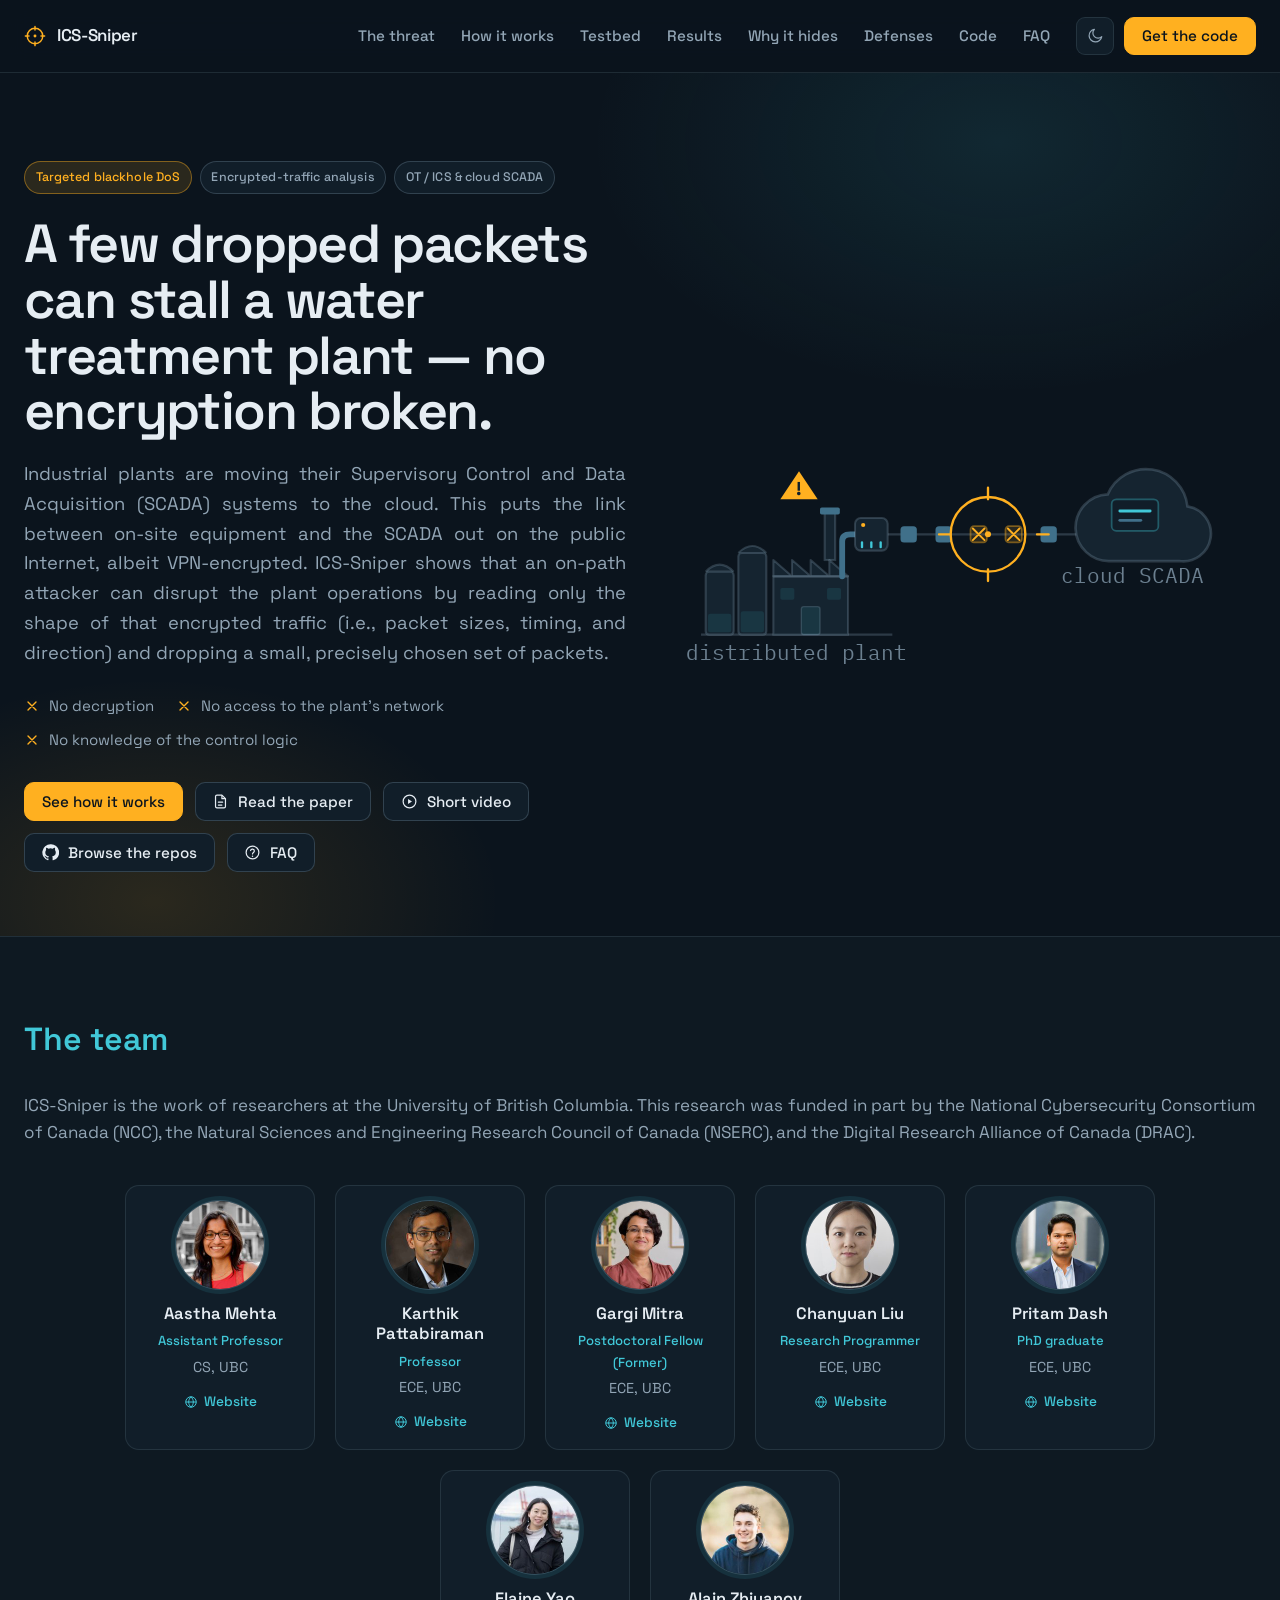
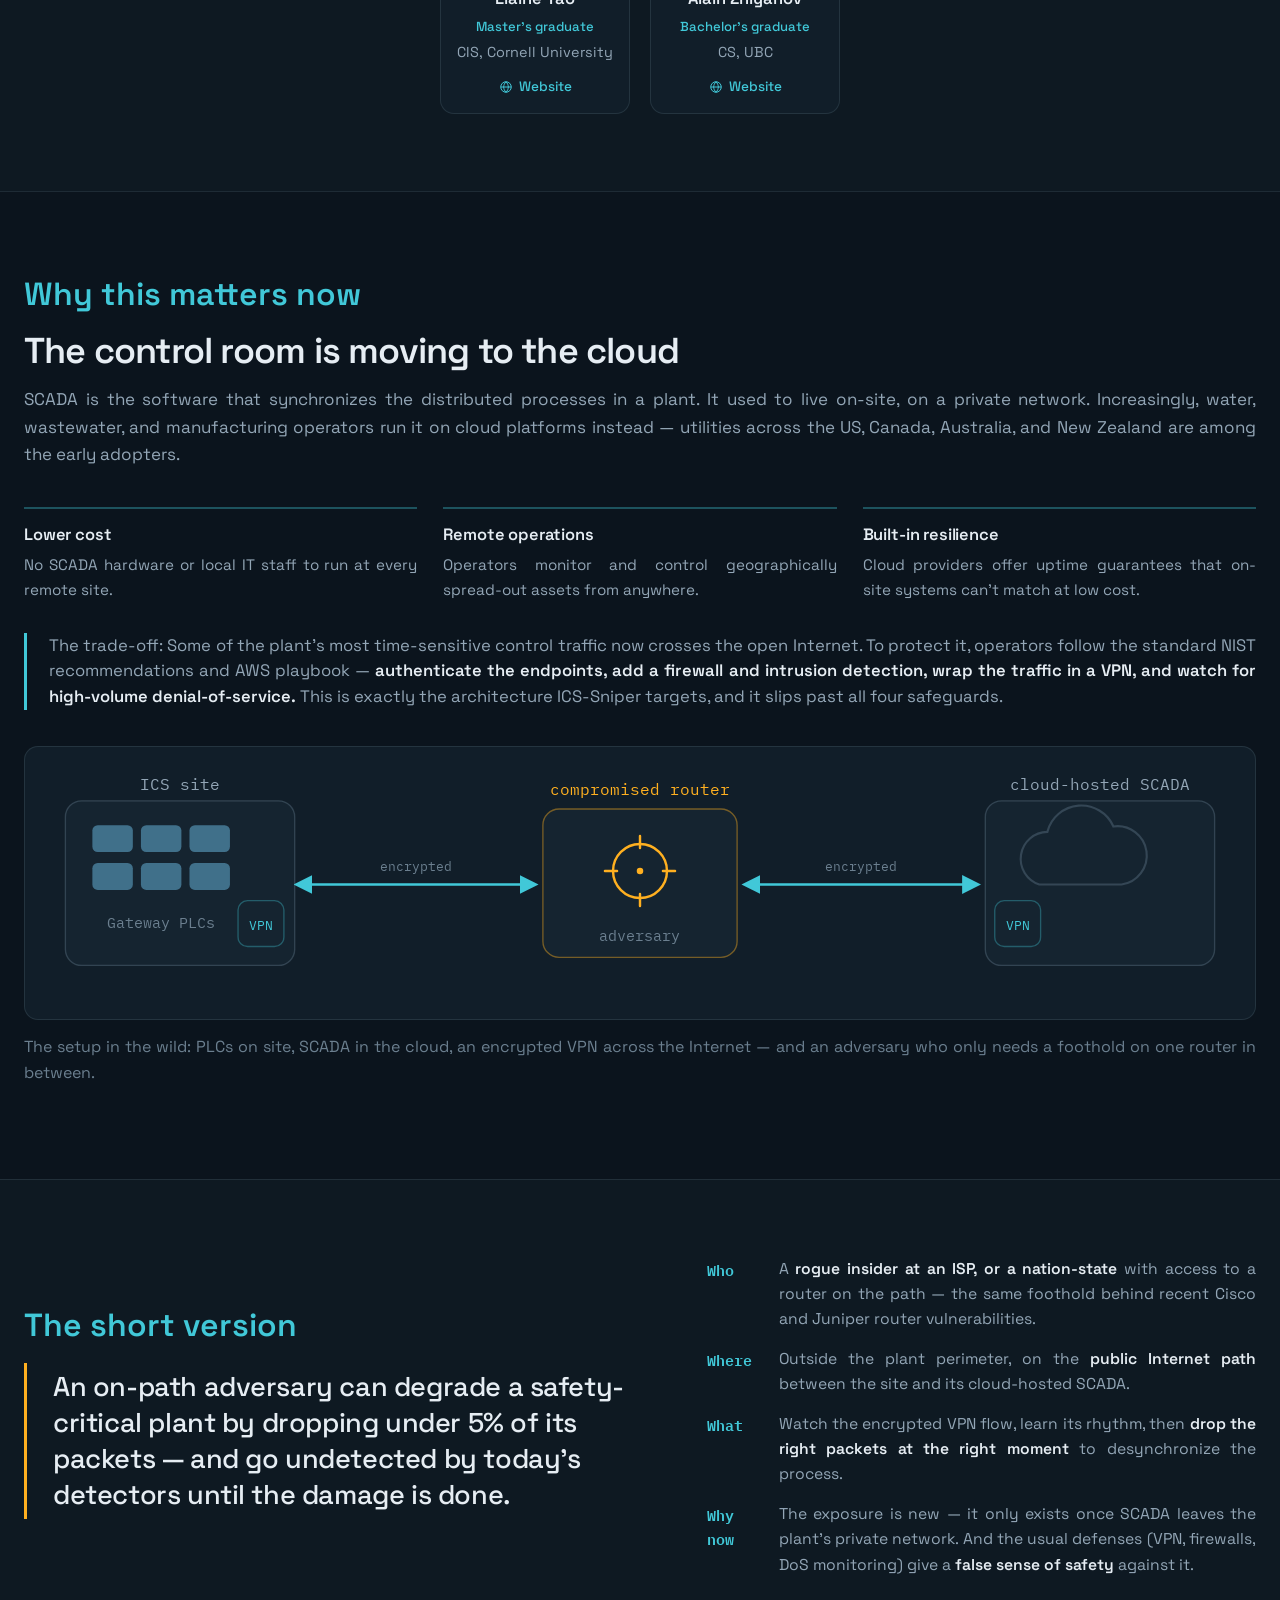
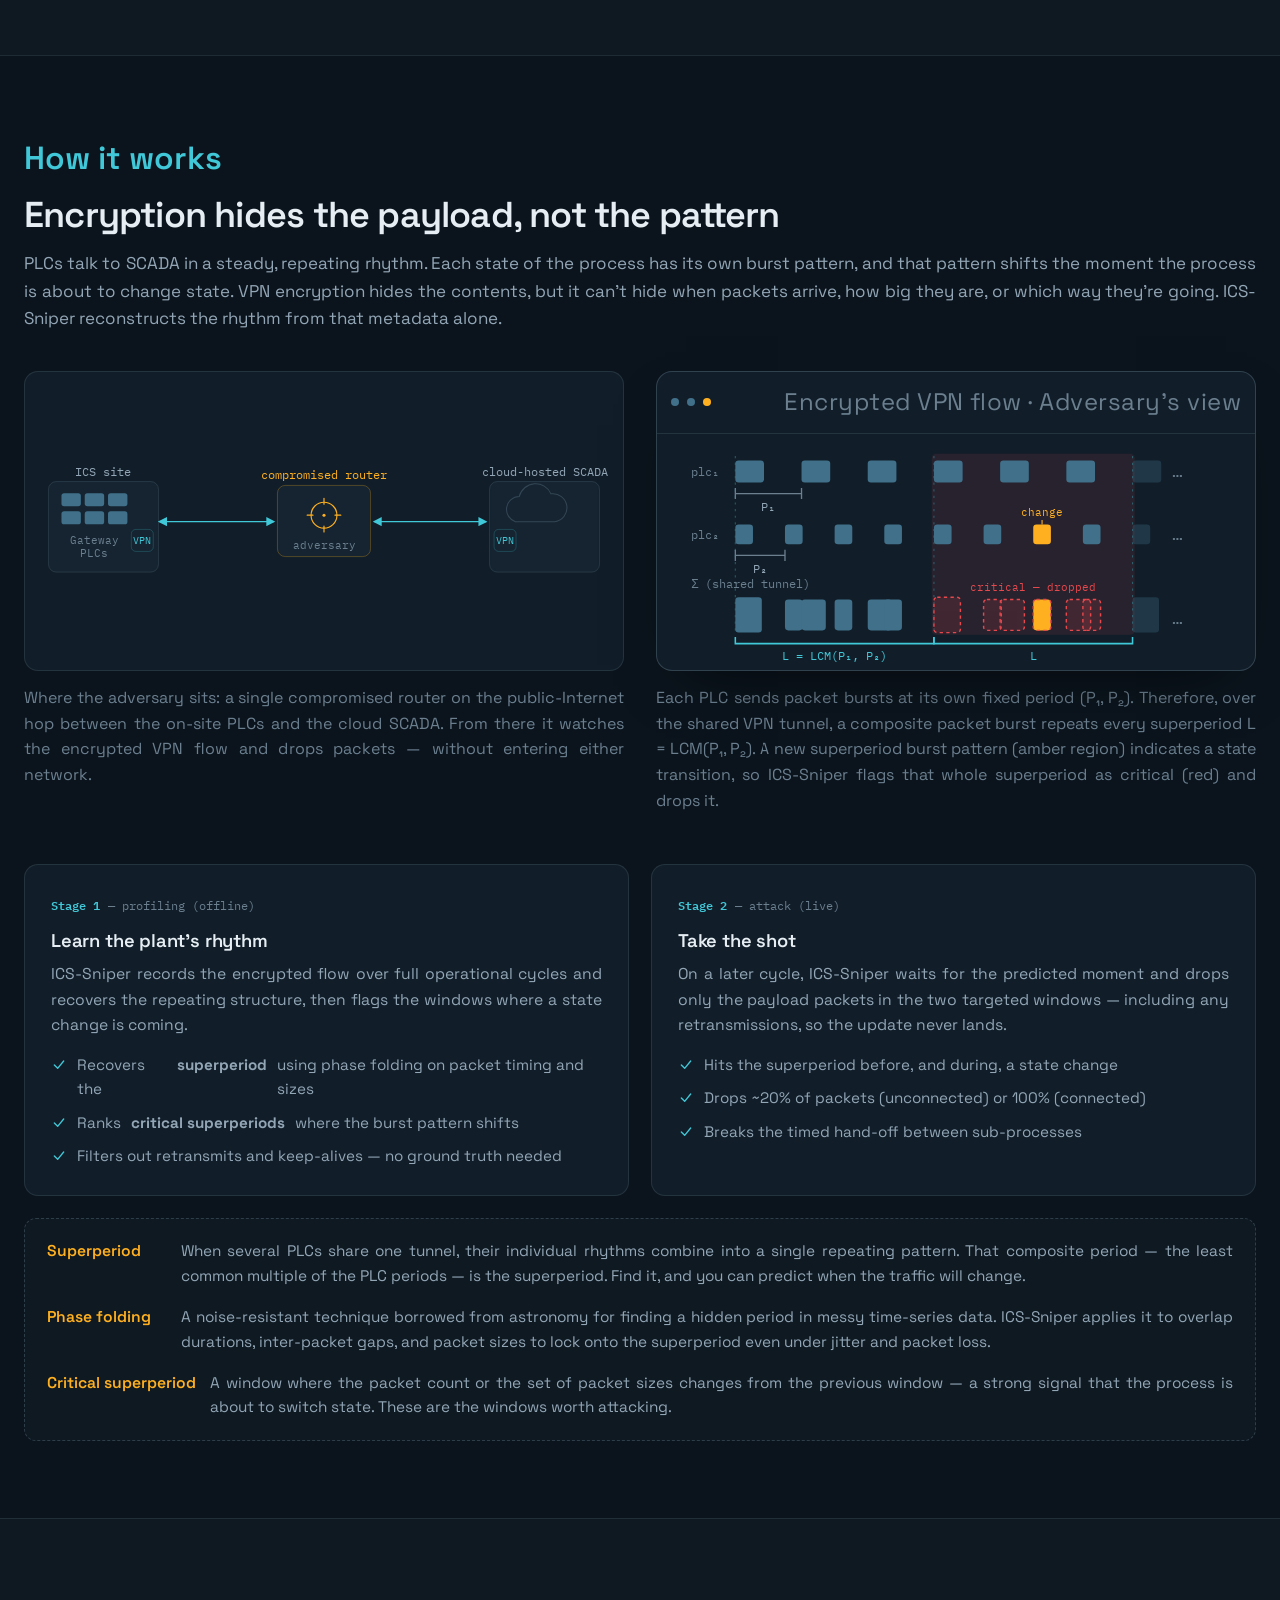
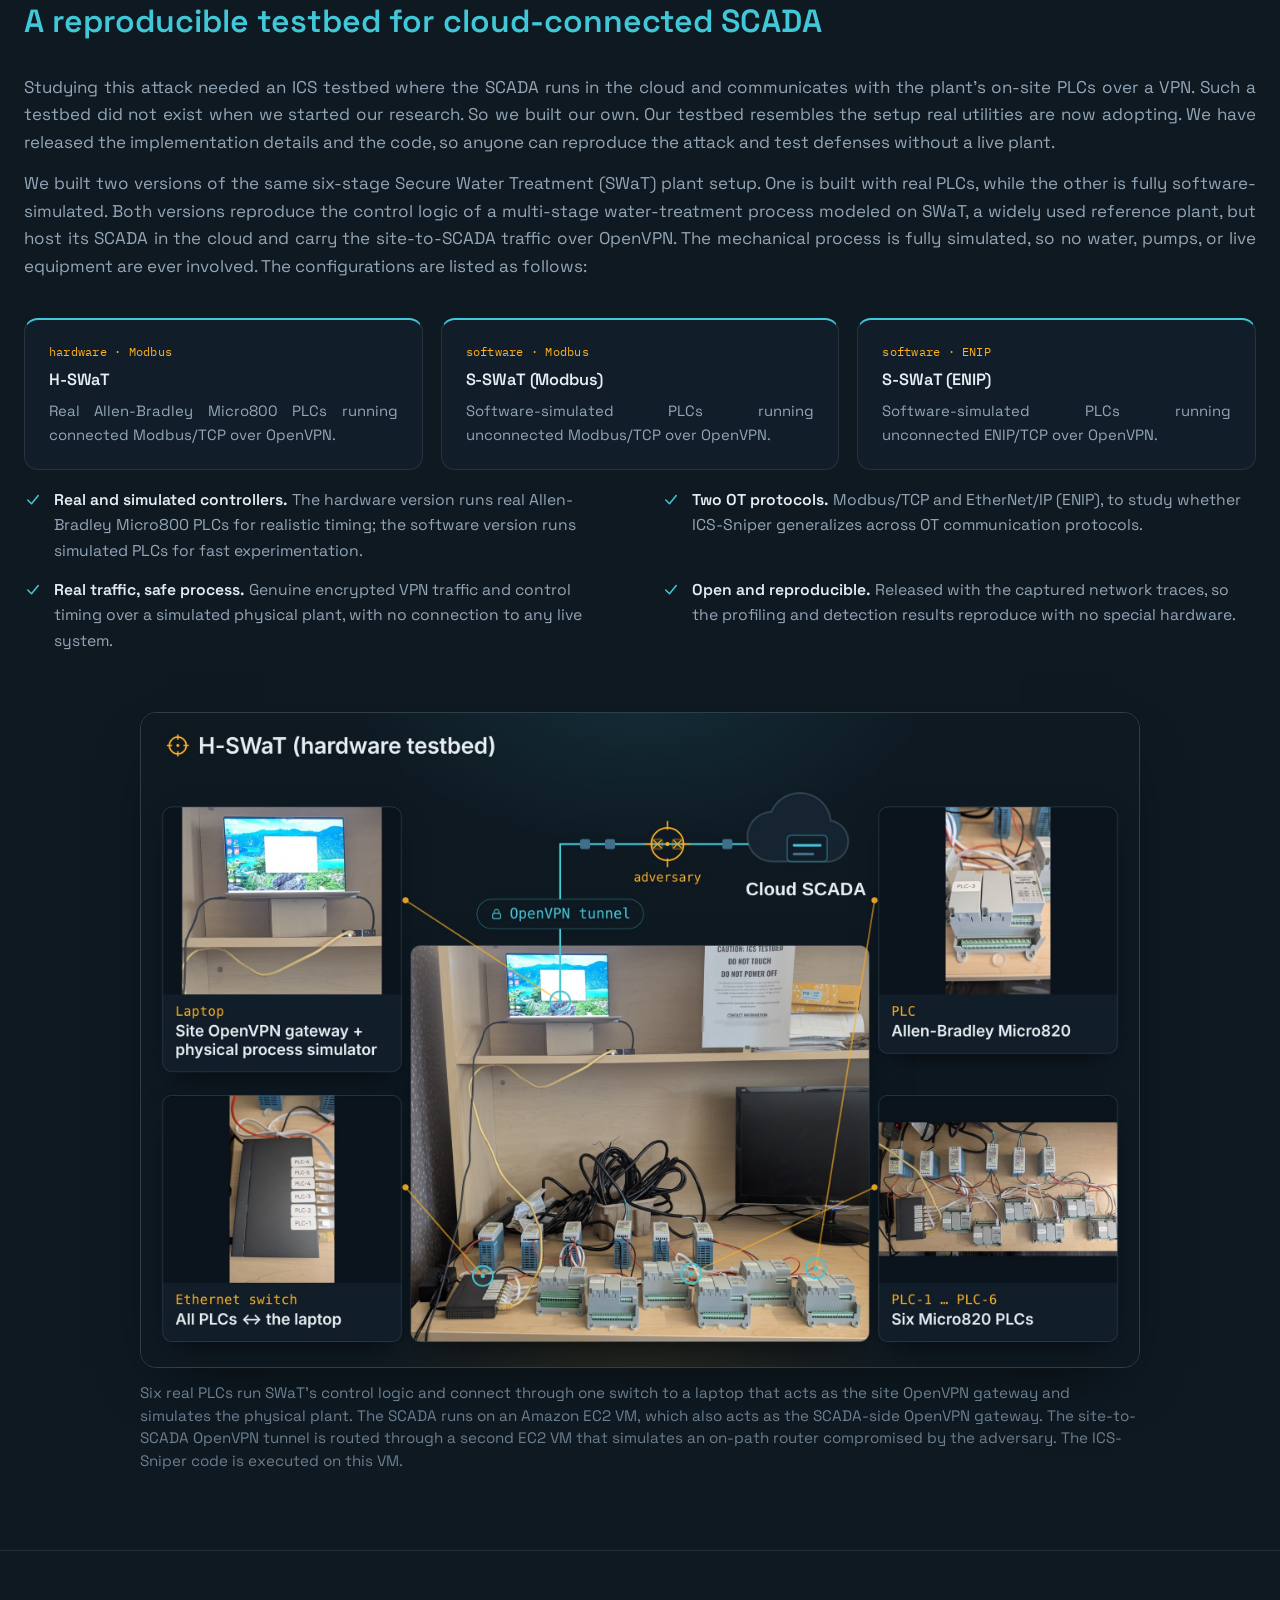
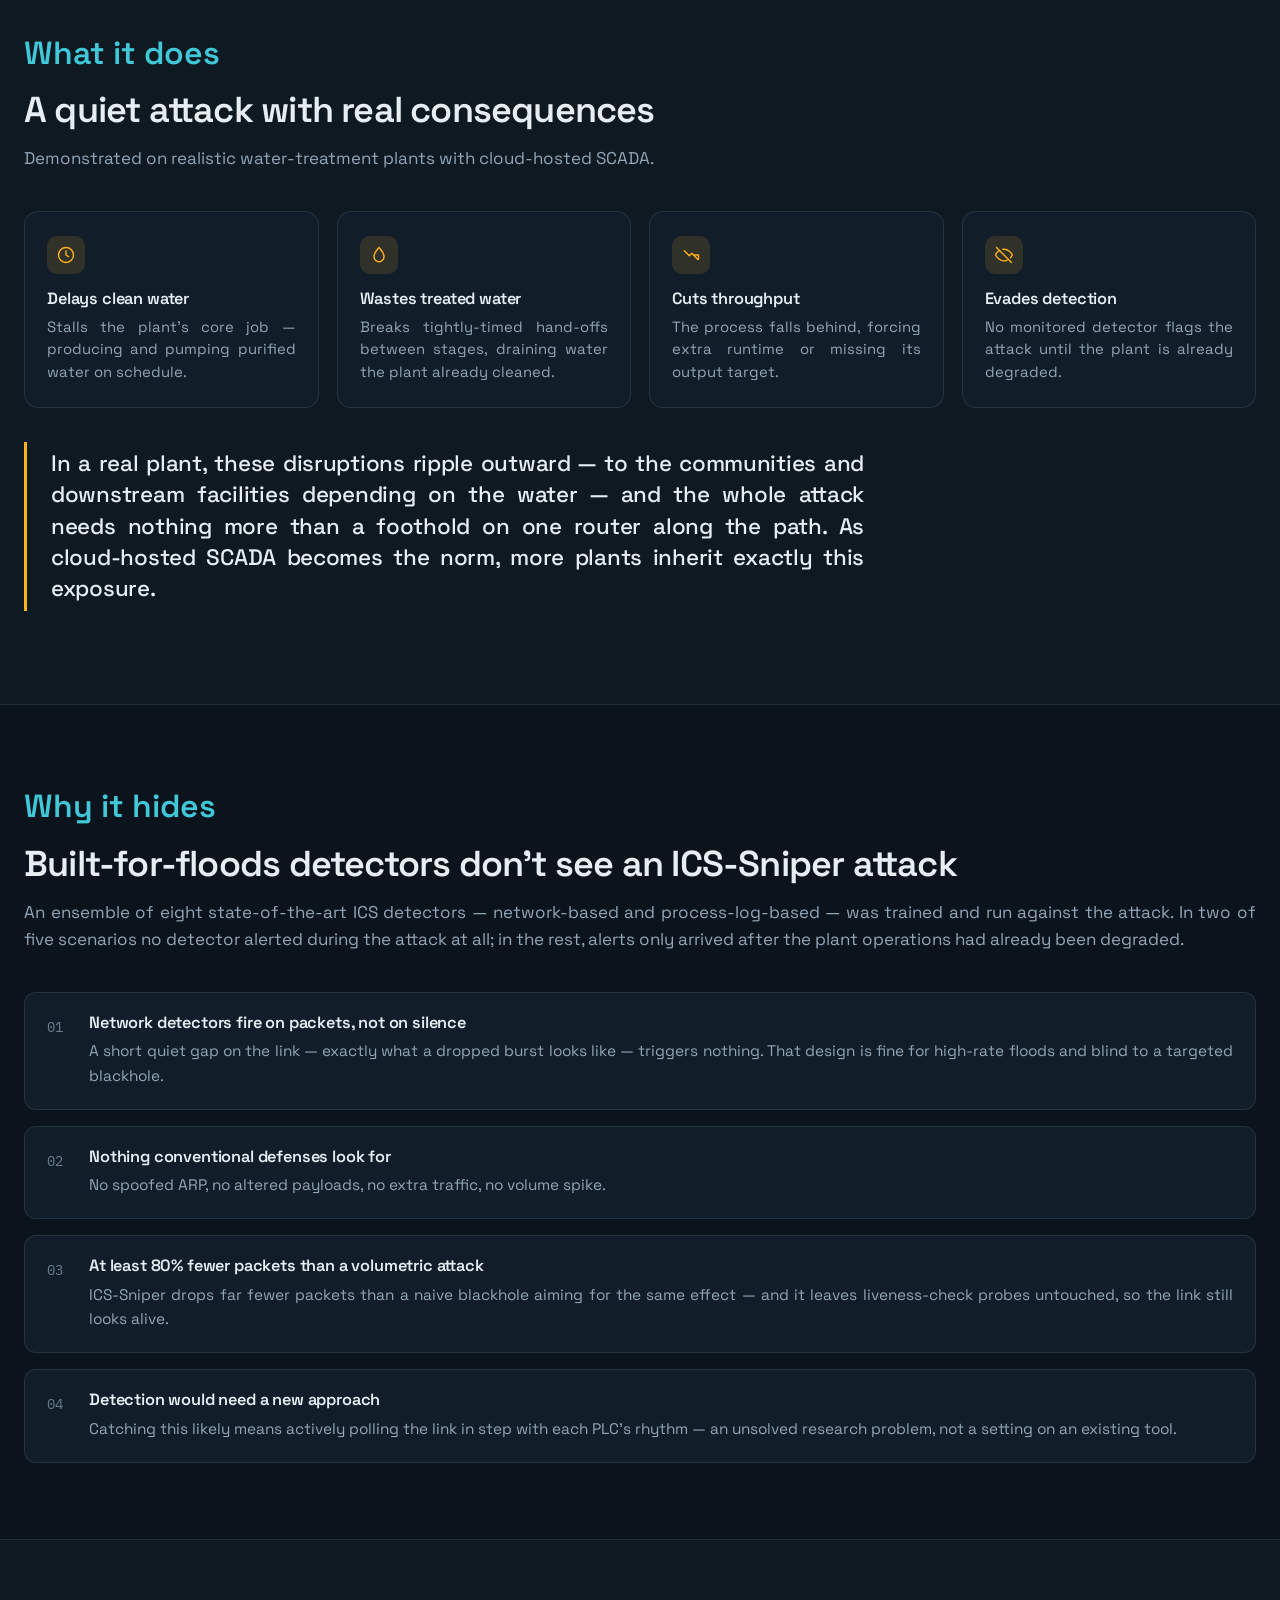
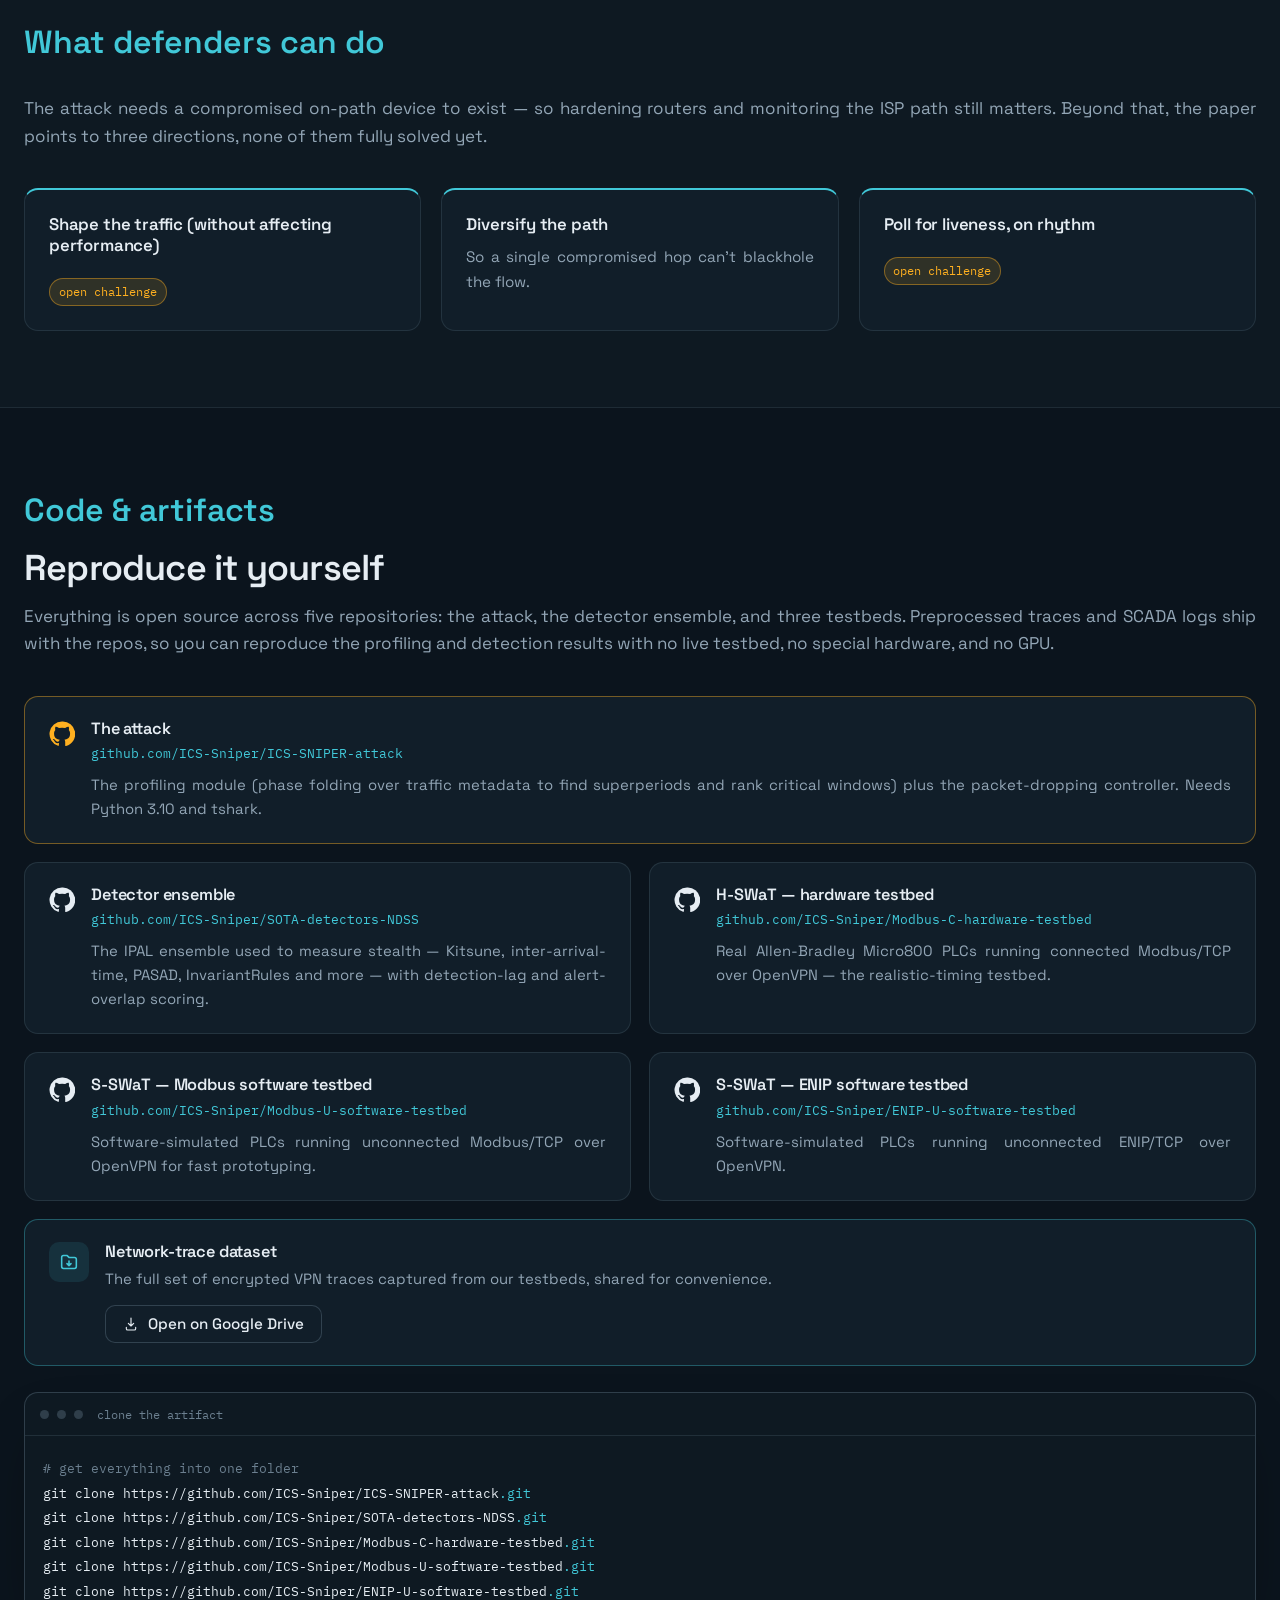
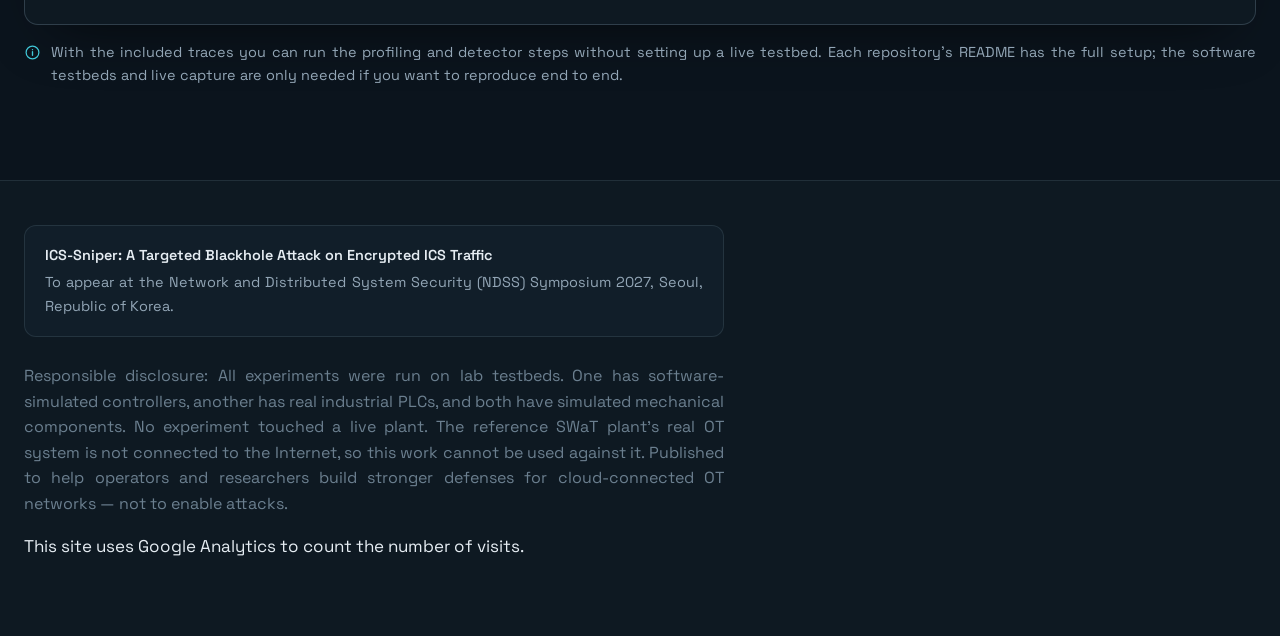
==== commit b49a19ae: "Added testbed photos" ====
--- a/index.html
+++ b/index.html
@@ -542,6 +542,7 @@
 
     <figure class="tb-figure tb-figure-wide">
       <img src="./images/testbed.jpg" alt="H-SWaT hardware testbed: six real Allen-Bradley Micro820 PLCs connect through an Ethernet switch to a laptop acting as the site OpenVPN gateway and physical-process simulator; the cloud SCADA runs on an Amazon EC2 VM, and the OpenVPN tunnel is routed through a second EC2 VM that simulates a compromised on-path router running ICS-Sniper.">
+      <figcaption>Six real PLCs run SWaT's control logic and connect through one switch to a laptop that acts as the site OpenVPN gateway and simulates the physical plant. The SCADA runs on an Amazon EC2 VM, which also acts as the SCADA-side OpenVPN gateway. The site-to-SCADA OpenVPN tunnel is routed through a second EC2 VM that simulates an on-path router compromised by the adversary. The ICS-Sniper code is executed on this VM.</figcaption>
     </figure>
   </div>
 </section>
--- a/styles.css
+++ b/styles.css
@@ -439,7 +439,8 @@
 }
 .tb-ph svg{width:46px;height:46px;opacity:.75}
 .tb-ph .hint{font-family:"IBM Plex Mono",monospace;font-size:.82rem}
-.tb-figure figcaption{margin-top:12px;font-size:.92rem;color:var(--faint);text-align:center}
+.tb-figure figcaption{margin-top:14px;font-size:.95rem;color:var(--faint);text-align:left;line-height:1.5}
+.tb-figure figcaption b{color:var(--text);font-weight:600}
 .tb-cards{display:grid;grid-template-columns:repeat(3,1fr);gap:18px;margin-top:34px}
 @media (max-width:820px){.tb-cards{grid-template-columns:1fr}}
 .tb-card{border:1px solid var(--border);border-radius:14px;background:var(--surface);padding:22px 24px;border-top:2px solid var(--cyan)}
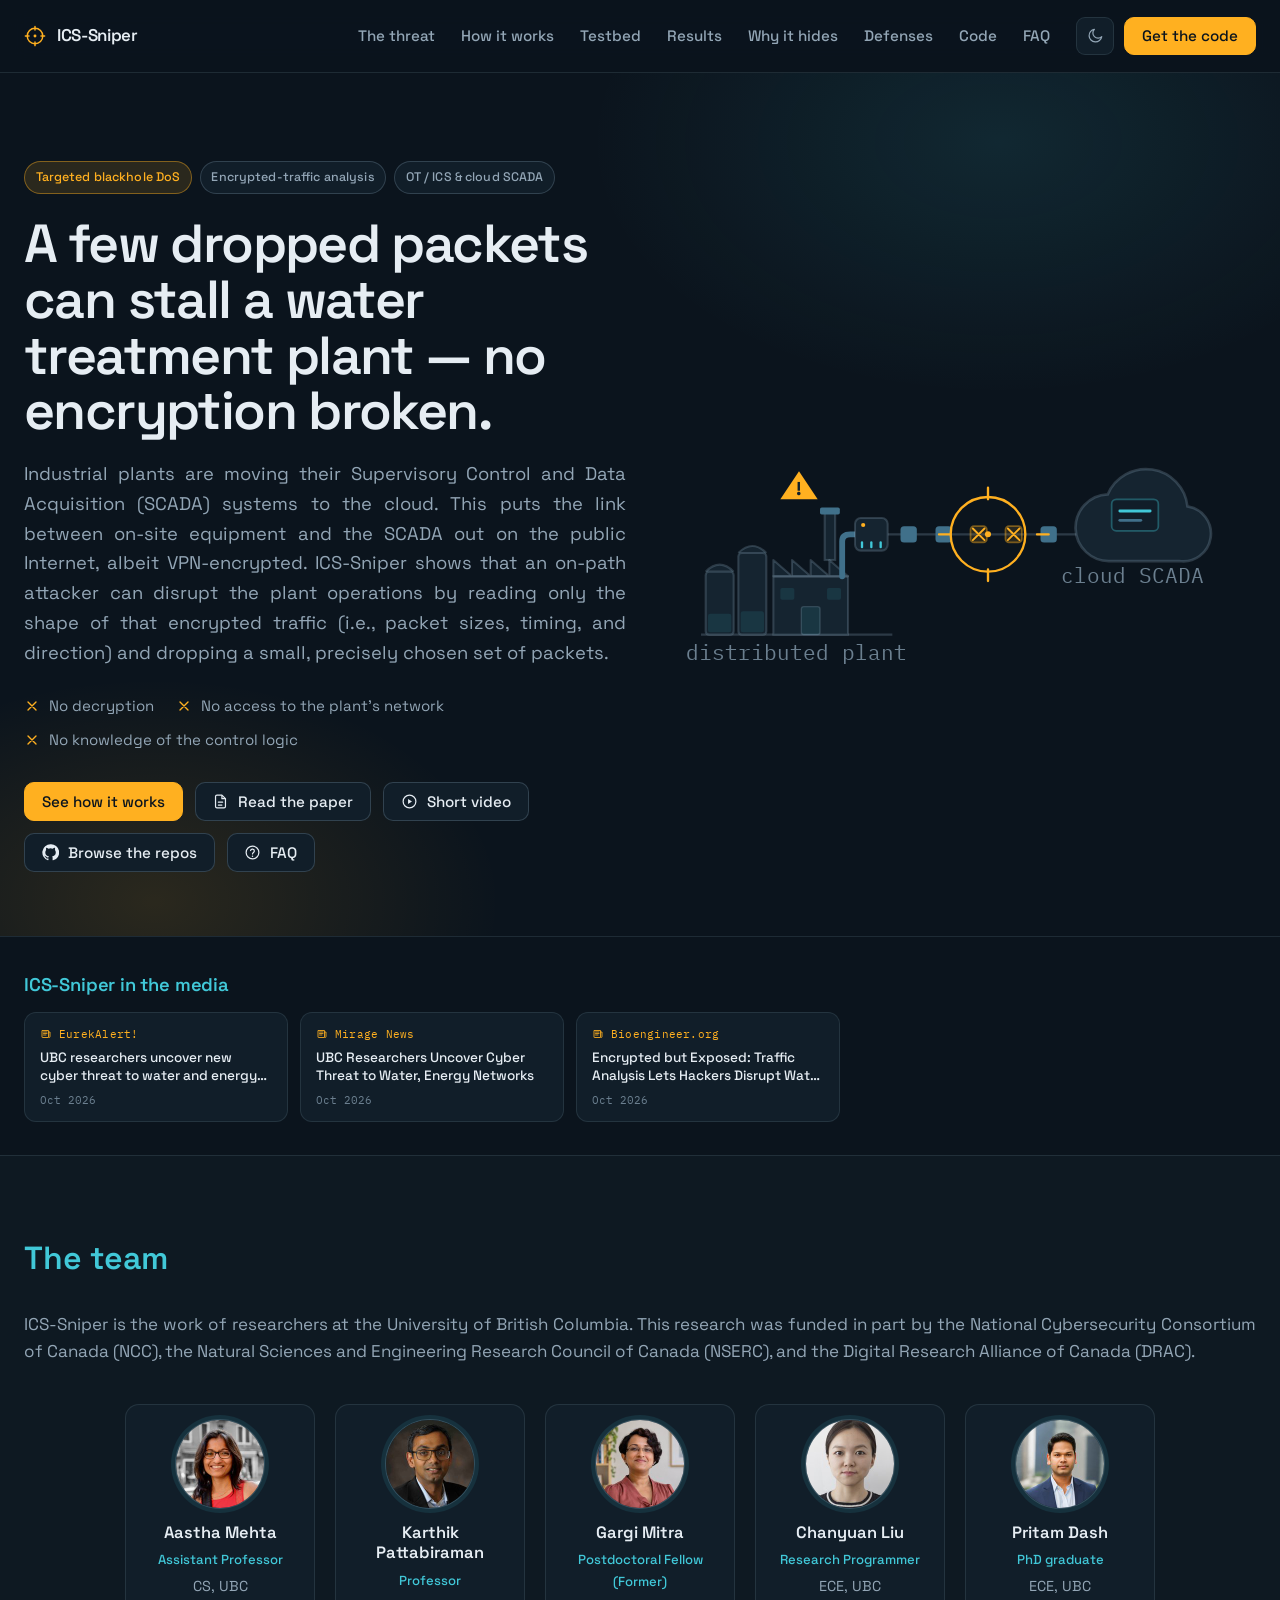
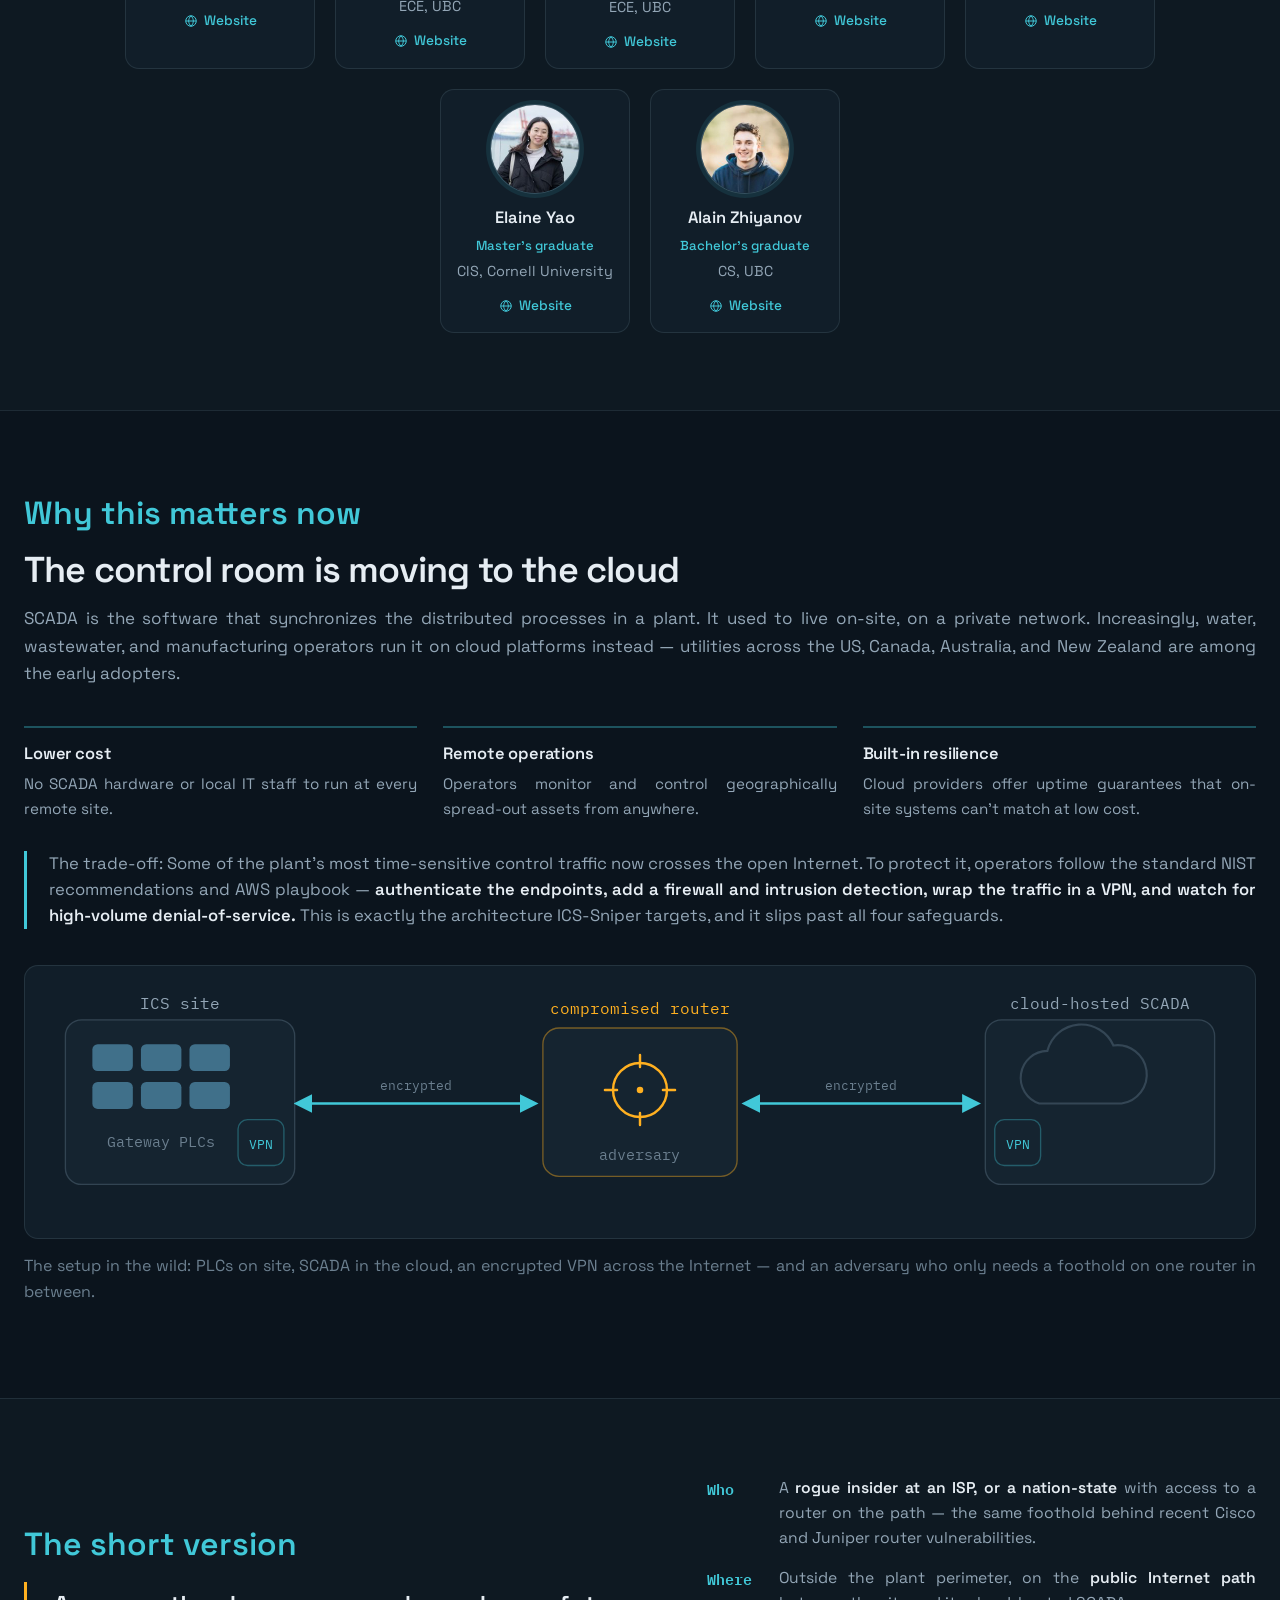
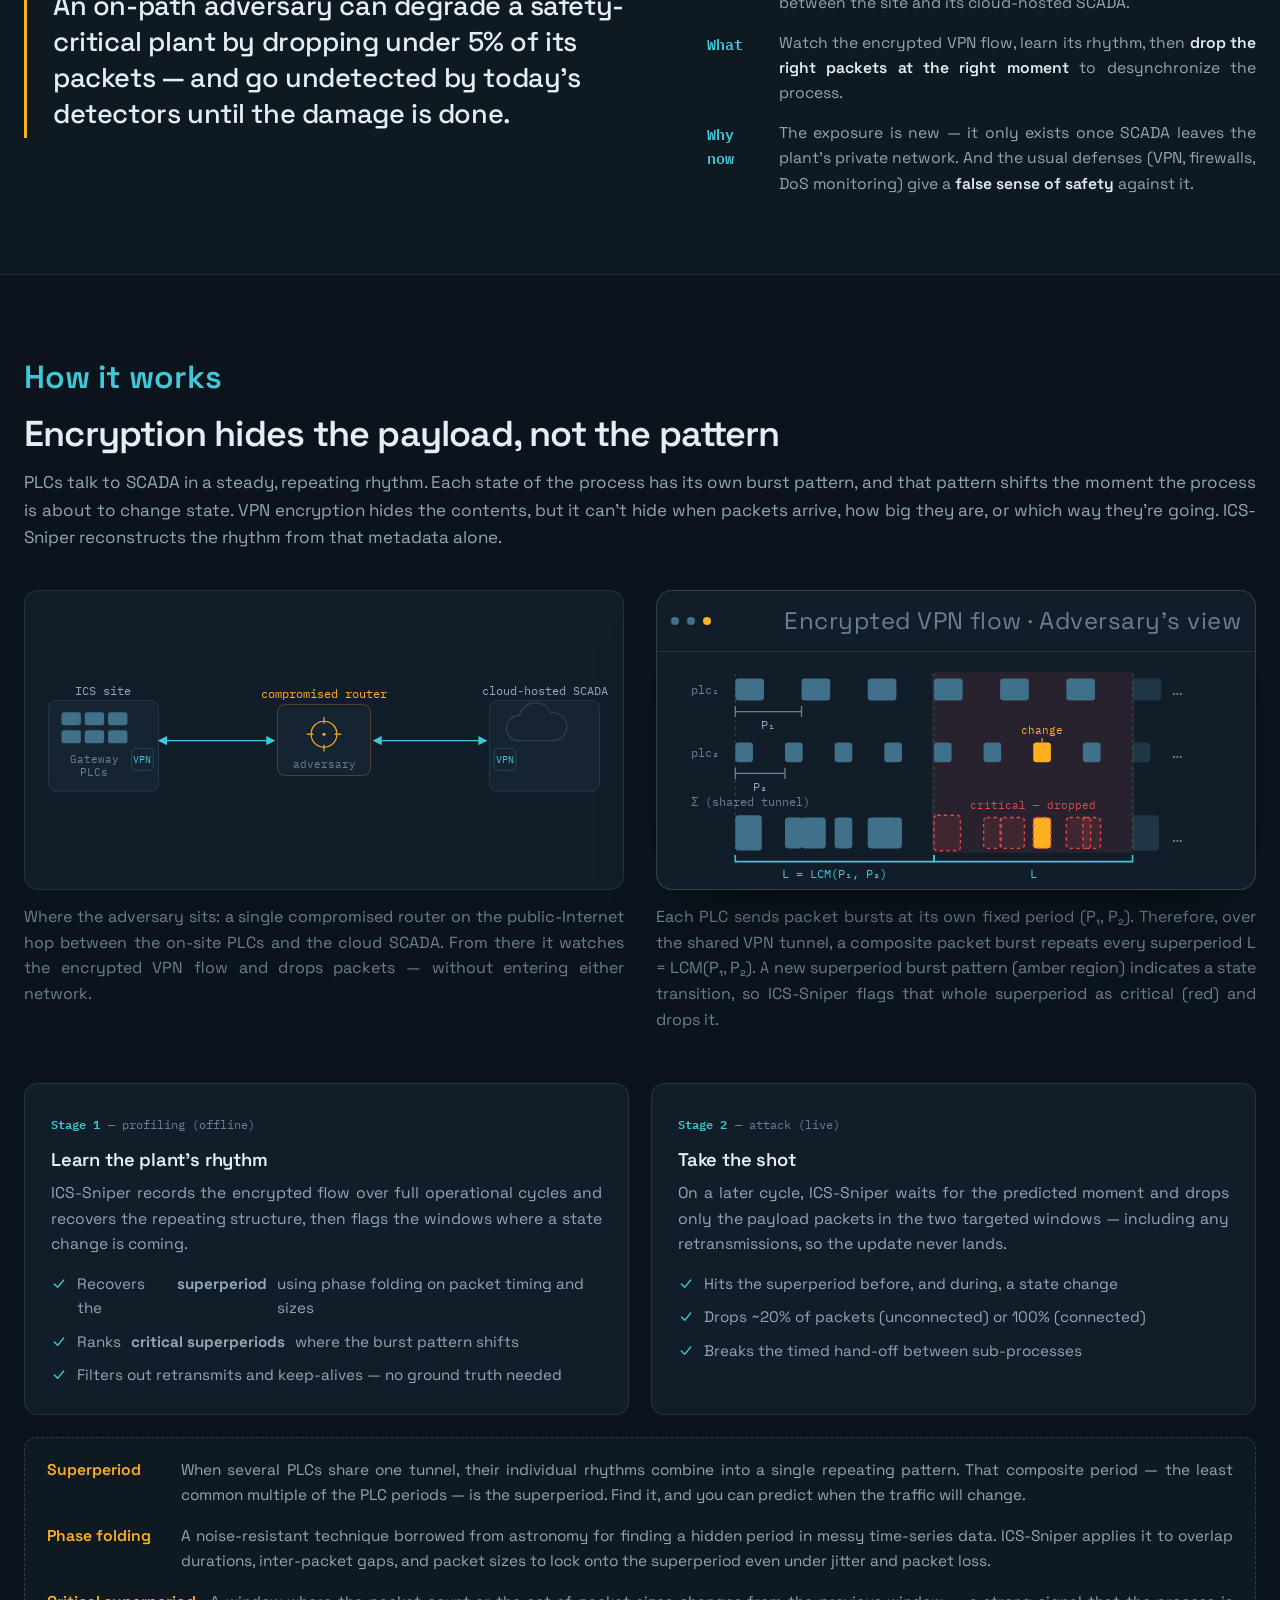
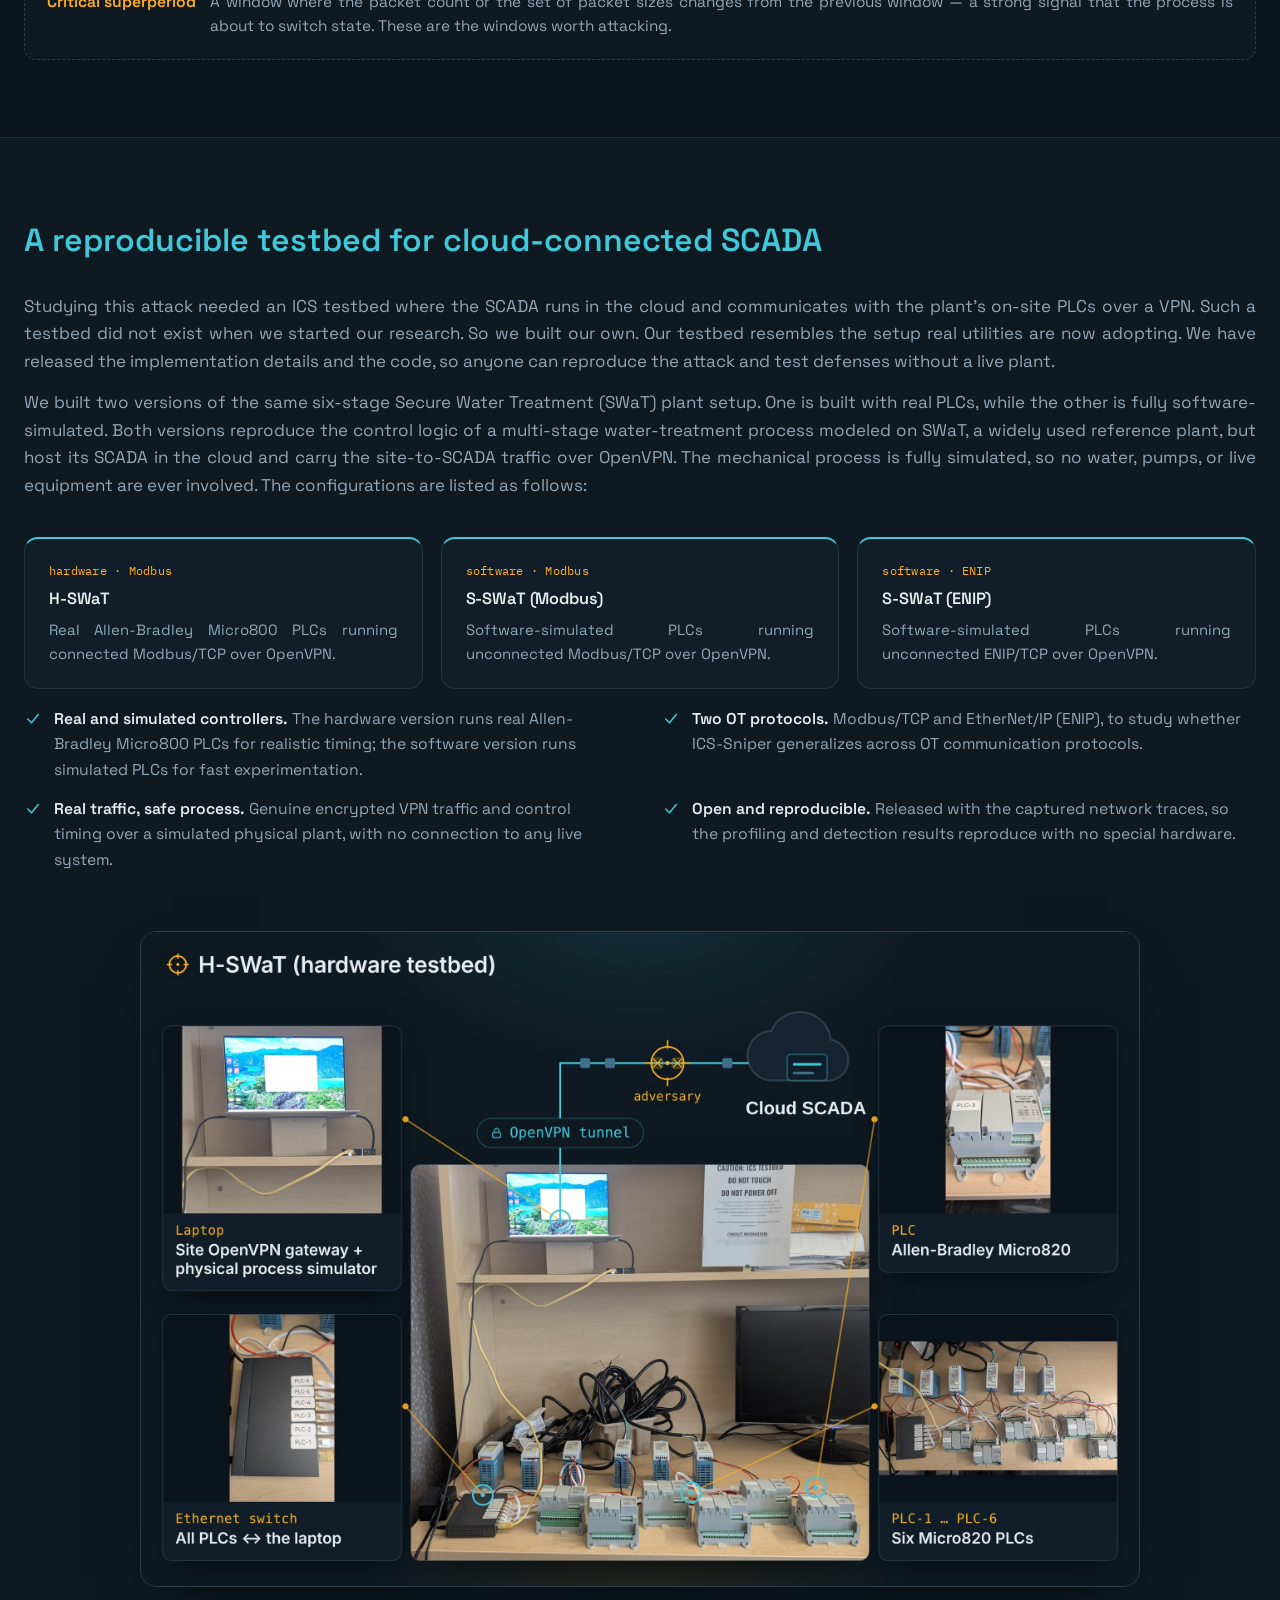
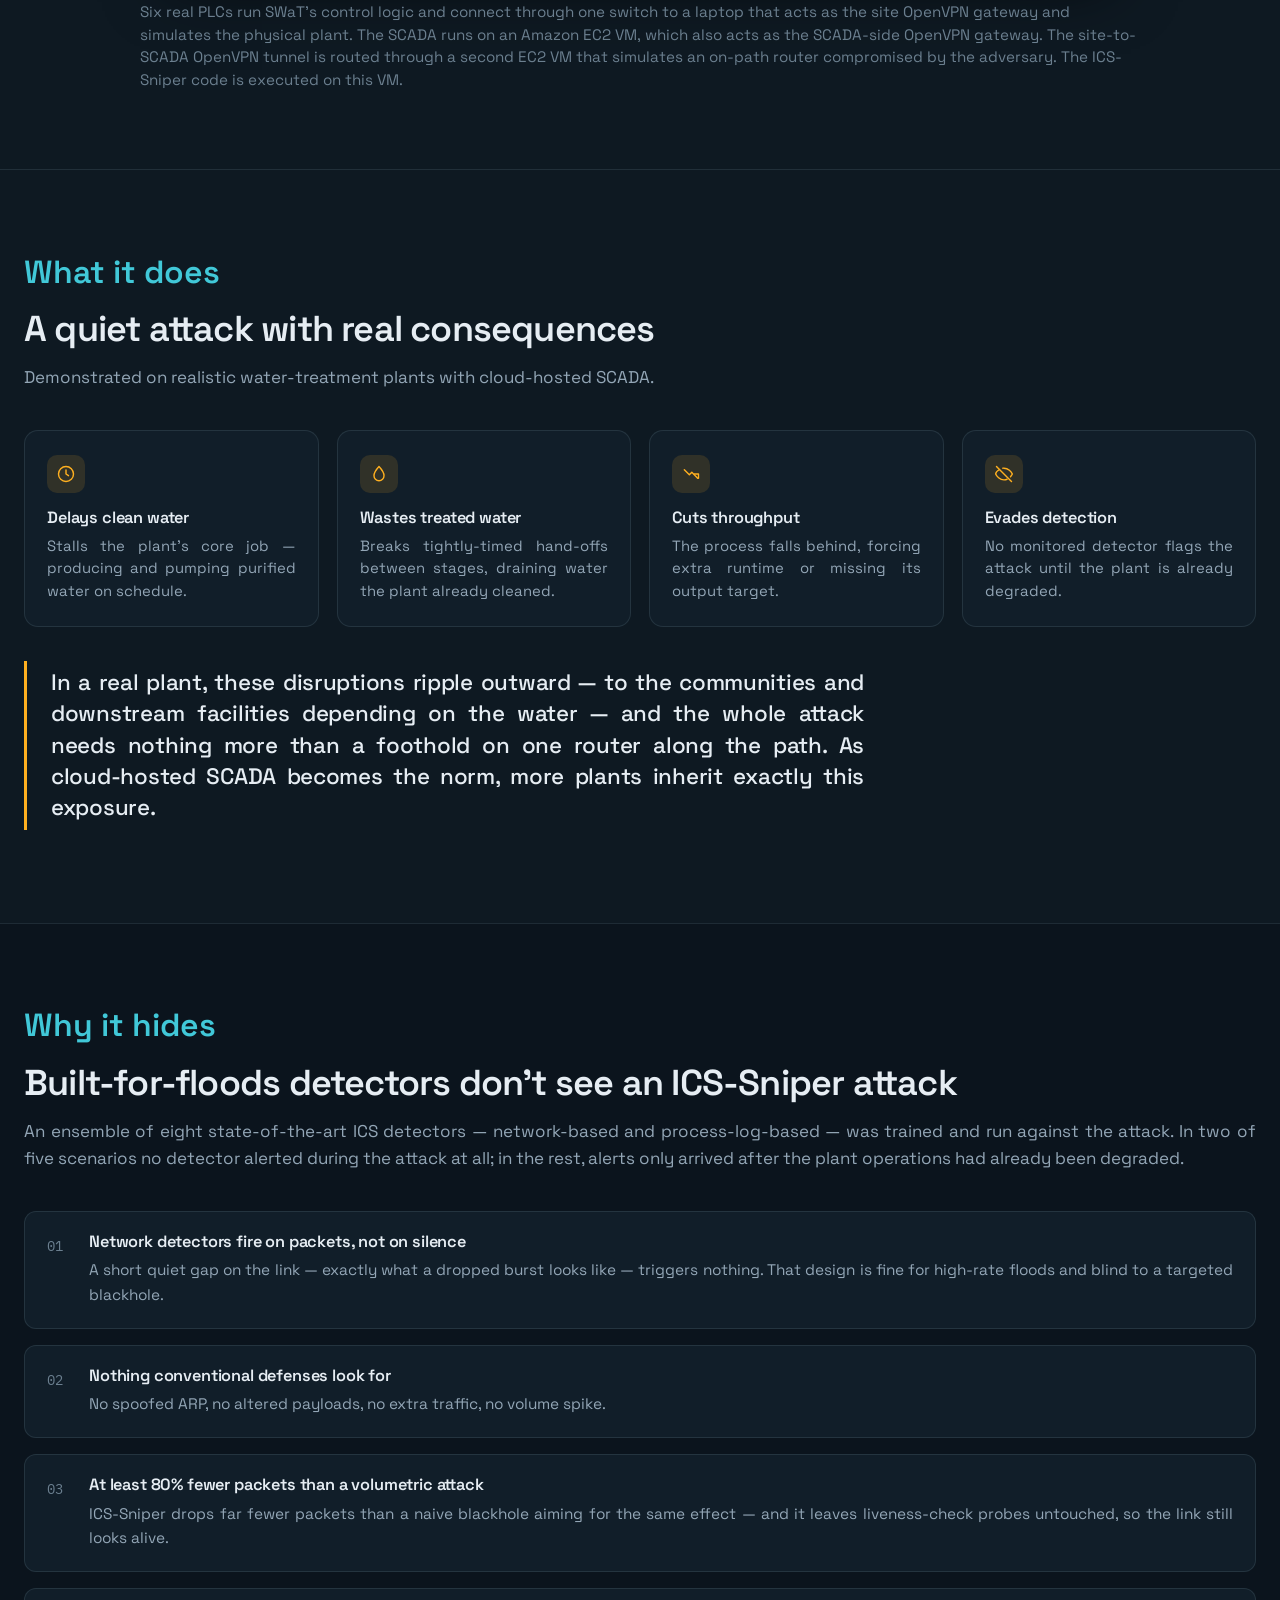
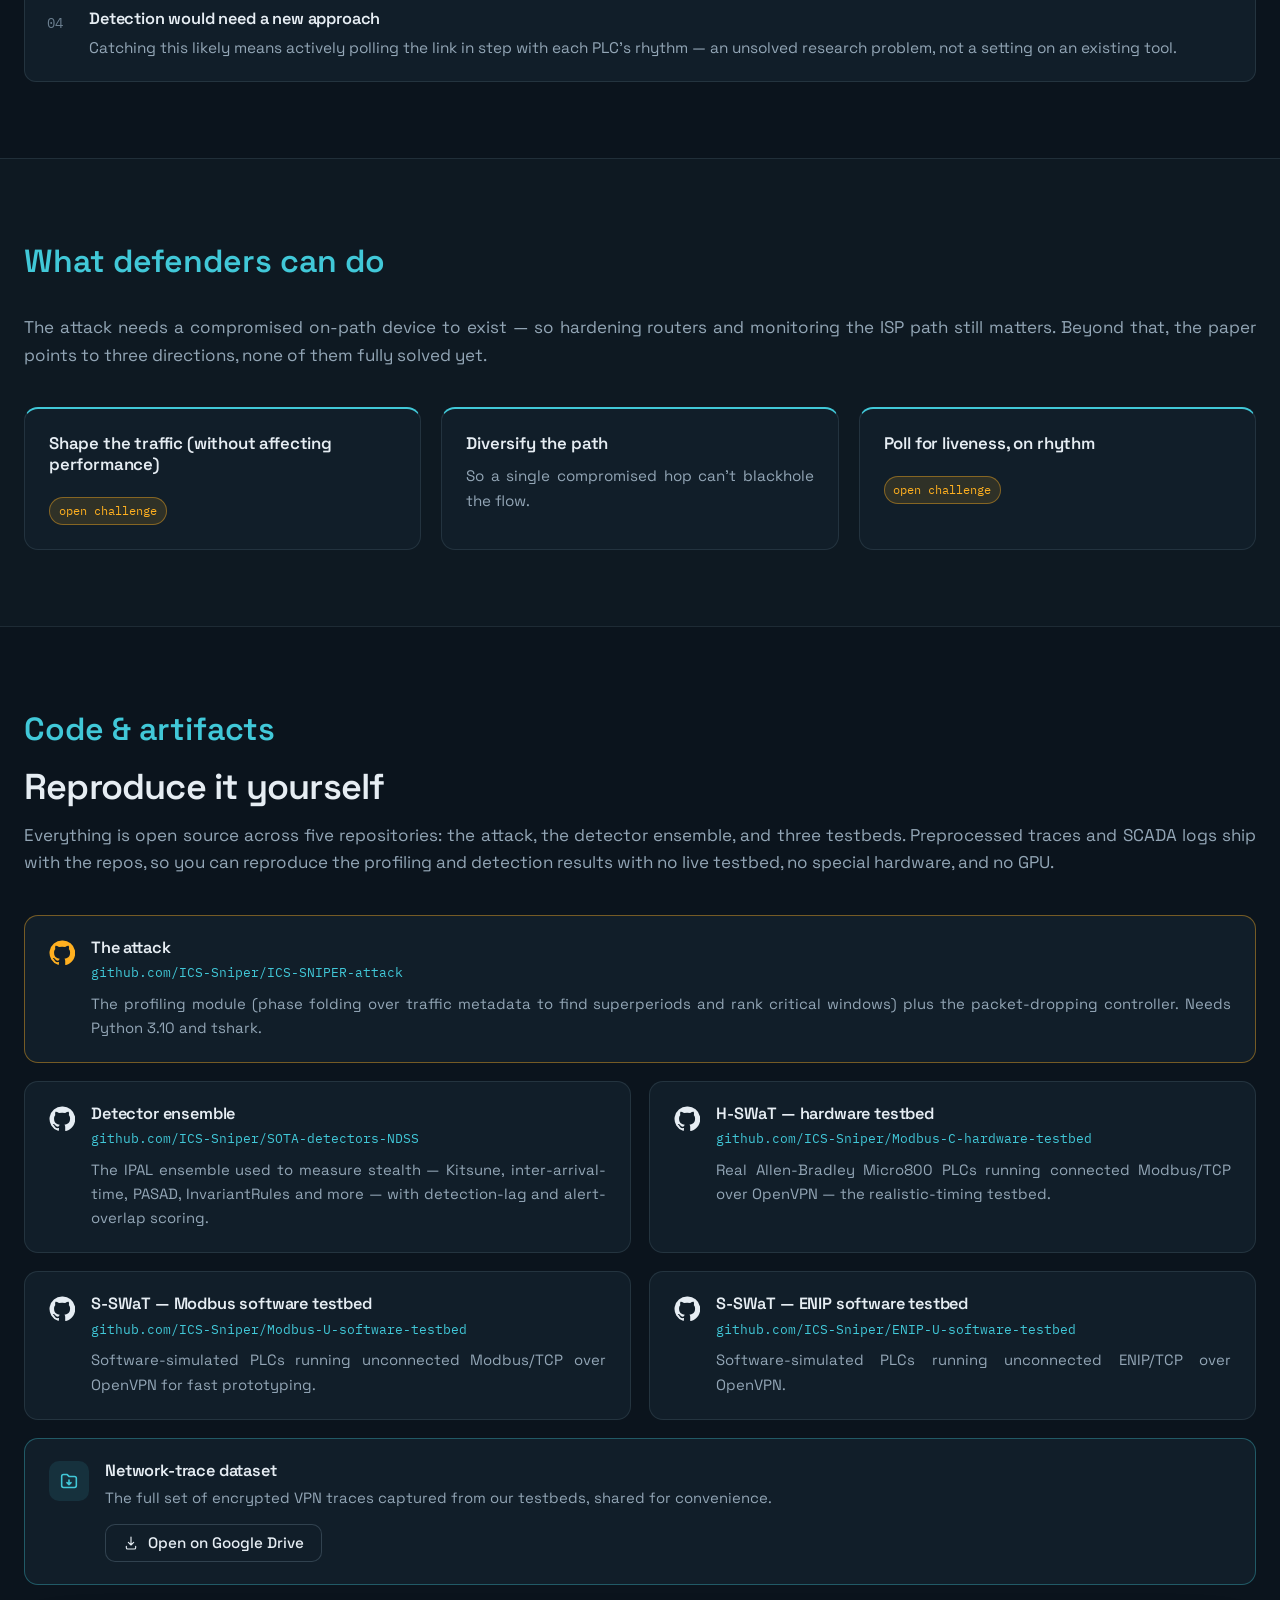
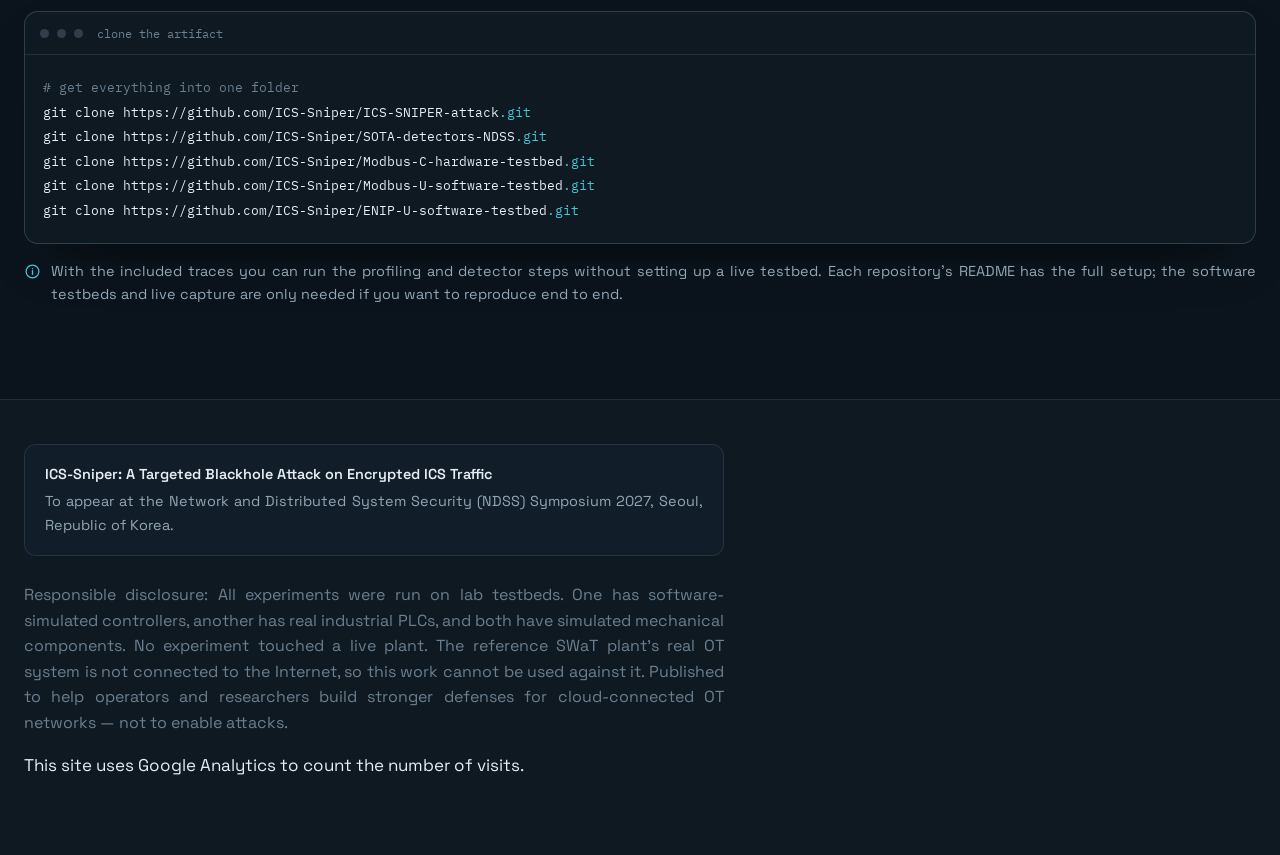
==== commit 979218ed: "Added media section" ====
--- a/index.html
+++ b/index.html
@@ -190,6 +190,31 @@
   </div>
 </section>
 
+<!-- ================= IN THE MEDIA ================= -->
+<section id="media" class="band media-band">
+  <div class="wrap">
+    <div class="sec-head">
+      <span class="kicker">ICS-Sniper in the media</span>
+    </div>
+    <div class="marquee">
+      <div class="marquee-track">
+        <a class="m-card" href="https://www.eurekalert.org/news-releases/1147784" target="_blank" rel="noopener"><span class="outlet"><svg viewBox="0 0 24 24" fill="none" aria-hidden="true"><path d="M4 5h13v14H5a1 1 0 0 1-1-1V5Z" stroke="currentColor" stroke-width="1.7"/><path d="M17 8h3v9a2 2 0 0 1-2 2" stroke="currentColor" stroke-width="1.7"/><path d="M7 8h7M7 11h7M7 14h5" stroke="currentColor" stroke-width="1.6" stroke-linecap="round"/></svg> EurekAlert!</span><span class="headline">UBC researchers uncover new cyber threat to water and energy networks</span><span class="date">Oct 2026</span></a>
+        <a class="m-card" href="https://www.miragenews.com/ubc-researchers-uncover-cyber-threat-to-water-1760420/" target="_blank" rel="noopener"><span class="outlet"><svg viewBox="0 0 24 24" fill="none" aria-hidden="true"><path d="M4 5h13v14H5a1 1 0 0 1-1-1V5Z" stroke="currentColor" stroke-width="1.7"/><path d="M17 8h3v9a2 2 0 0 1-2 2" stroke="currentColor" stroke-width="1.7"/><path d="M7 8h7M7 11h7M7 14h5" stroke="currentColor" stroke-width="1.6" stroke-linecap="round"/></svg> Mirage News</span><span class="headline">UBC Researchers Uncover Cyber Threat to Water, Energy Networks</span><span class="date">Oct 2026</span></a>
+        <a class="m-card" href="https://bioengineer.org/encrypted-but-exposed-traffic-analysis-lets-hackers-disrupt-water-and-power-systems/" target="_blank" rel="noopener"><span class="outlet"><svg viewBox="0 0 24 24" fill="none" aria-hidden="true"><path d="M4 5h13v14H5a1 1 0 0 1-1-1V5Z" stroke="currentColor" stroke-width="1.7"/><path d="M17 8h3v9a2 2 0 0 1-2 2" stroke="currentColor" stroke-width="1.7"/><path d="M7 8h7M7 11h7M7 14h5" stroke="currentColor" stroke-width="1.6" stroke-linecap="round"/></svg> Bioengineer.org</span><span class="headline">Encrypted but Exposed: Traffic Analysis Lets Hackers Disrupt Water and Power Systems</span><span class="date">Oct 2026</span></a>
+        <a class="m-card" href="https://www.eurekalert.org/news-releases/1147784" target="_blank" rel="noopener" aria-hidden="true" tabindex="-1"><span class="outlet"><svg viewBox="0 0 24 24" fill="none" aria-hidden="true"><path d="M4 5h13v14H5a1 1 0 0 1-1-1V5Z" stroke="currentColor" stroke-width="1.7"/><path d="M17 8h3v9a2 2 0 0 1-2 2" stroke="currentColor" stroke-width="1.7"/><path d="M7 8h7M7 11h7M7 14h5" stroke="currentColor" stroke-width="1.6" stroke-linecap="round"/></svg> EurekAlert!</span><span class="headline">UBC researchers uncover new cyber threat to water and energy networks</span><span class="date">Oct 2026</span></a>
+        <a class="m-card" href="https://www.miragenews.com/ubc-researchers-uncover-cyber-threat-to-water-1760420/" target="_blank" rel="noopener" aria-hidden="true" tabindex="-1"><span class="outlet"><svg viewBox="0 0 24 24" fill="none" aria-hidden="true"><path d="M4 5h13v14H5a1 1 0 0 1-1-1V5Z" stroke="currentColor" stroke-width="1.7"/><path d="M17 8h3v9a2 2 0 0 1-2 2" stroke="currentColor" stroke-width="1.7"/><path d="M7 8h7M7 11h7M7 14h5" stroke="currentColor" stroke-width="1.6" stroke-linecap="round"/></svg> Mirage News</span><span class="headline">UBC Researchers Uncover Cyber Threat to Water, Energy Networks</span><span class="date">Oct 2026</span></a>
+        <a class="m-card" href="https://bioengineer.org/encrypted-but-exposed-traffic-analysis-lets-hackers-disrupt-water-and-power-systems/" target="_blank" rel="noopener" aria-hidden="true" tabindex="-1"><span class="outlet"><svg viewBox="0 0 24 24" fill="none" aria-hidden="true"><path d="M4 5h13v14H5a1 1 0 0 1-1-1V5Z" stroke="currentColor" stroke-width="1.7"/><path d="M17 8h3v9a2 2 0 0 1-2 2" stroke="currentColor" stroke-width="1.7"/><path d="M7 8h7M7 11h7M7 14h5" stroke="currentColor" stroke-width="1.6" stroke-linecap="round"/></svg> Bioengineer.org</span><span class="headline">Encrypted but Exposed: Traffic Analysis Lets Hackers Disrupt Water and Power Systems</span><span class="date">Oct 2026</span></a>
+        <a class="m-card" href="https://www.eurekalert.org/news-releases/1147784" target="_blank" rel="noopener" aria-hidden="true" tabindex="-1"><span class="outlet"><svg viewBox="0 0 24 24" fill="none" aria-hidden="true"><path d="M4 5h13v14H5a1 1 0 0 1-1-1V5Z" stroke="currentColor" stroke-width="1.7"/><path d="M17 8h3v9a2 2 0 0 1-2 2" stroke="currentColor" stroke-width="1.7"/><path d="M7 8h7M7 11h7M7 14h5" stroke="currentColor" stroke-width="1.6" stroke-linecap="round"/></svg> EurekAlert!</span><span class="headline">UBC researchers uncover new cyber threat to water and energy networks</span><span class="date">Oct 2026</span></a>
+        <a class="m-card" href="https://www.miragenews.com/ubc-researchers-uncover-cyber-threat-to-water-1760420/" target="_blank" rel="noopener" aria-hidden="true" tabindex="-1"><span class="outlet"><svg viewBox="0 0 24 24" fill="none" aria-hidden="true"><path d="M4 5h13v14H5a1 1 0 0 1-1-1V5Z" stroke="currentColor" stroke-width="1.7"/><path d="M17 8h3v9a2 2 0 0 1-2 2" stroke="currentColor" stroke-width="1.7"/><path d="M7 8h7M7 11h7M7 14h5" stroke="currentColor" stroke-width="1.6" stroke-linecap="round"/></svg> Mirage News</span><span class="headline">UBC Researchers Uncover Cyber Threat to Water, Energy Networks</span><span class="date">Oct 2026</span></a>
+        <a class="m-card" href="https://bioengineer.org/encrypted-but-exposed-traffic-analysis-lets-hackers-disrupt-water-and-power-systems/" target="_blank" rel="noopener" aria-hidden="true" tabindex="-1"><span class="outlet"><svg viewBox="0 0 24 24" fill="none" aria-hidden="true"><path d="M4 5h13v14H5a1 1 0 0 1-1-1V5Z" stroke="currentColor" stroke-width="1.7"/><path d="M17 8h3v9a2 2 0 0 1-2 2" stroke="currentColor" stroke-width="1.7"/><path d="M7 8h7M7 11h7M7 14h5" stroke="currentColor" stroke-width="1.6" stroke-linecap="round"/></svg> Bioengineer.org</span><span class="headline">Encrypted but Exposed: Traffic Analysis Lets Hackers Disrupt Water and Power Systems</span><span class="date">Oct 2026</span></a>
+        <a class="m-card" href="https://www.eurekalert.org/news-releases/1147784" target="_blank" rel="noopener" aria-hidden="true" tabindex="-1"><span class="outlet"><svg viewBox="0 0 24 24" fill="none" aria-hidden="true"><path d="M4 5h13v14H5a1 1 0 0 1-1-1V5Z" stroke="currentColor" stroke-width="1.7"/><path d="M17 8h3v9a2 2 0 0 1-2 2" stroke="currentColor" stroke-width="1.7"/><path d="M7 8h7M7 11h7M7 14h5" stroke="currentColor" stroke-width="1.6" stroke-linecap="round"/></svg> EurekAlert!</span><span class="headline">UBC researchers uncover new cyber threat to water and energy networks</span><span class="date">Oct 2026</span></a>
+        <a class="m-card" href="https://www.miragenews.com/ubc-researchers-uncover-cyber-threat-to-water-1760420/" target="_blank" rel="noopener" aria-hidden="true" tabindex="-1"><span class="outlet"><svg viewBox="0 0 24 24" fill="none" aria-hidden="true"><path d="M4 5h13v14H5a1 1 0 0 1-1-1V5Z" stroke="currentColor" stroke-width="1.7"/><path d="M17 8h3v9a2 2 0 0 1-2 2" stroke="currentColor" stroke-width="1.7"/><path d="M7 8h7M7 11h7M7 14h5" stroke="currentColor" stroke-width="1.6" stroke-linecap="round"/></svg> Mirage News</span><span class="headline">UBC Researchers Uncover Cyber Threat to Water, Energy Networks</span><span class="date">Oct 2026</span></a>
+        <a class="m-card" href="https://bioengineer.org/encrypted-but-exposed-traffic-analysis-lets-hackers-disrupt-water-and-power-systems/" target="_blank" rel="noopener" aria-hidden="true" tabindex="-1"><span class="outlet"><svg viewBox="0 0 24 24" fill="none" aria-hidden="true"><path d="M4 5h13v14H5a1 1 0 0 1-1-1V5Z" stroke="currentColor" stroke-width="1.7"/><path d="M17 8h3v9a2 2 0 0 1-2 2" stroke="currentColor" stroke-width="1.7"/><path d="M7 8h7M7 11h7M7 14h5" stroke="currentColor" stroke-width="1.6" stroke-linecap="round"/></svg> Bioengineer.org</span><span class="headline">Encrypted but Exposed: Traffic Analysis Lets Hackers Disrupt Water and Power Systems</span><span class="date">Oct 2026</span></a>
+      </div>
+    </div>
+  </div>
+</section>
+
 <!-- ================= AUTHORS ================= -->
 <section id="authors" class="band tint">
   <div class="wrap">
--- a/styles.css
+++ b/styles.css
@@ -447,3 +447,42 @@
 .tb-card .k{display:block;font-family:"IBM Plex Mono",monospace;font-size:.76rem;color:var(--amber-ink);margin-bottom:8px;letter-spacing:.02em}
 .tb-card h3{font-size:1.02rem;margin-bottom:8px}
 .tb-card p{color:var(--muted);font-size:.93rem;margin:0}
+
+/* ---------- Media marquee (ICS-Sniper in the media) ---------- */
+/* Wide screens: the cards fit, so they sit still, left-aligned.           */
+/* Narrow screens where 3 cards (264px each) no longer fit one row (<900px) */
+/* the row turns into an auto-scrolling marquee.                           */
+.band.media-band{padding:clamp(22px,2.6vw,34px) 0}
+.media-band .sec-head{margin-bottom:12px;max-width:none}
+.media-band .kicker{font-size:1.15rem;margin-bottom:0;letter-spacing:-.01em}
+.marquee{position:relative;overflow:hidden;margin-top:2px}
+.marquee-track{display:flex;flex-wrap:wrap;justify-content:flex-start;gap:12px}
+.m-card{flex:0 0 264px;display:flex;flex-direction:column;gap:6px;border:1px solid var(--border);
+  border-radius:12px;background:var(--surface);padding:12px 15px;transition:border-color .15s ease}
+.m-card:hover{border-color:var(--cyan-line);text-decoration:none}
+.m-card .outlet{display:flex;align-items:center;gap:7px;font-family:"IBM Plex Mono",monospace;font-size:.7rem;color:var(--amber-ink);letter-spacing:.02em}
+.m-card .outlet svg{width:12px;height:12px;flex:none}
+.m-card .headline{color:var(--text);font-size:.85rem;font-weight:500;line-height:1.3;text-align:left;
+  display:-webkit-box;-webkit-line-clamp:2;-webkit-box-orient:vertical;overflow:hidden}
+.m-card .date{color:var(--faint);font-size:.7rem;font-family:"IBM Plex Mono",monospace}
+/* static (fits): show only the 3 real cards; the duplicates exist only to loop the marquee */
+.m-card[aria-hidden="true"]{display:none}
+
+@media (max-width:900px){
+  .marquee{
+    -webkit-mask-image:linear-gradient(90deg,transparent,#000 5%,#000 95%,transparent);
+            mask-image:linear-gradient(90deg,transparent,#000 5%,#000 95%,transparent);
+  }
+  .marquee-track{flex-wrap:nowrap;justify-content:flex-start;width:max-content;
+    animation:media-scroll 30s linear infinite}
+  .marquee:hover .marquee-track{animation-play-state:paused}
+  .m-card[aria-hidden="true"]{display:flex}
+}
+@keyframes media-scroll{from{transform:translateX(0)}to{transform:translateX(-50%)}}
+
+/* Respect reduced-motion: never animate — just show the 3 cards (they wrap/stack if narrow) */
+@media (prefers-reduced-motion: reduce){
+  .marquee{overflow:visible;-webkit-mask-image:none;mask-image:none}
+  .marquee-track{animation:none;flex-wrap:wrap;justify-content:flex-start;width:auto}
+  .m-card[aria-hidden="true"]{display:none}
+}
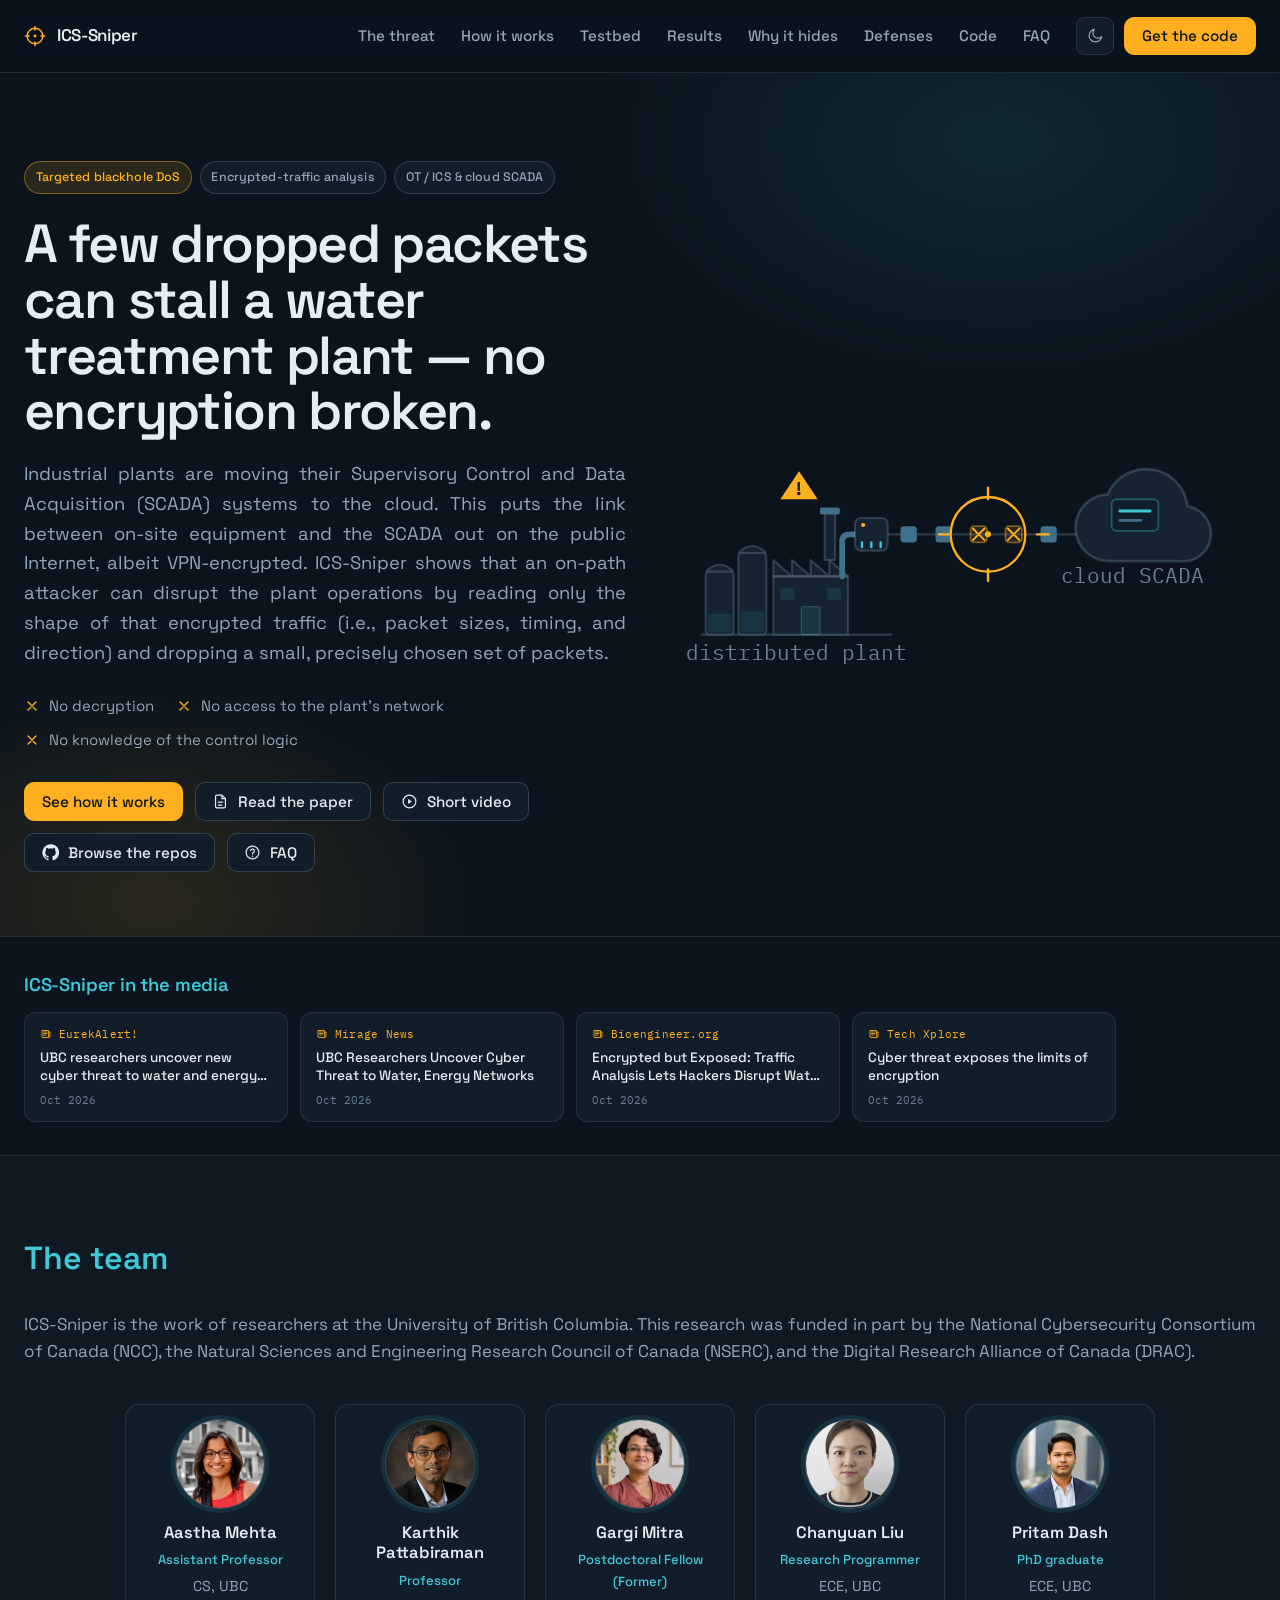
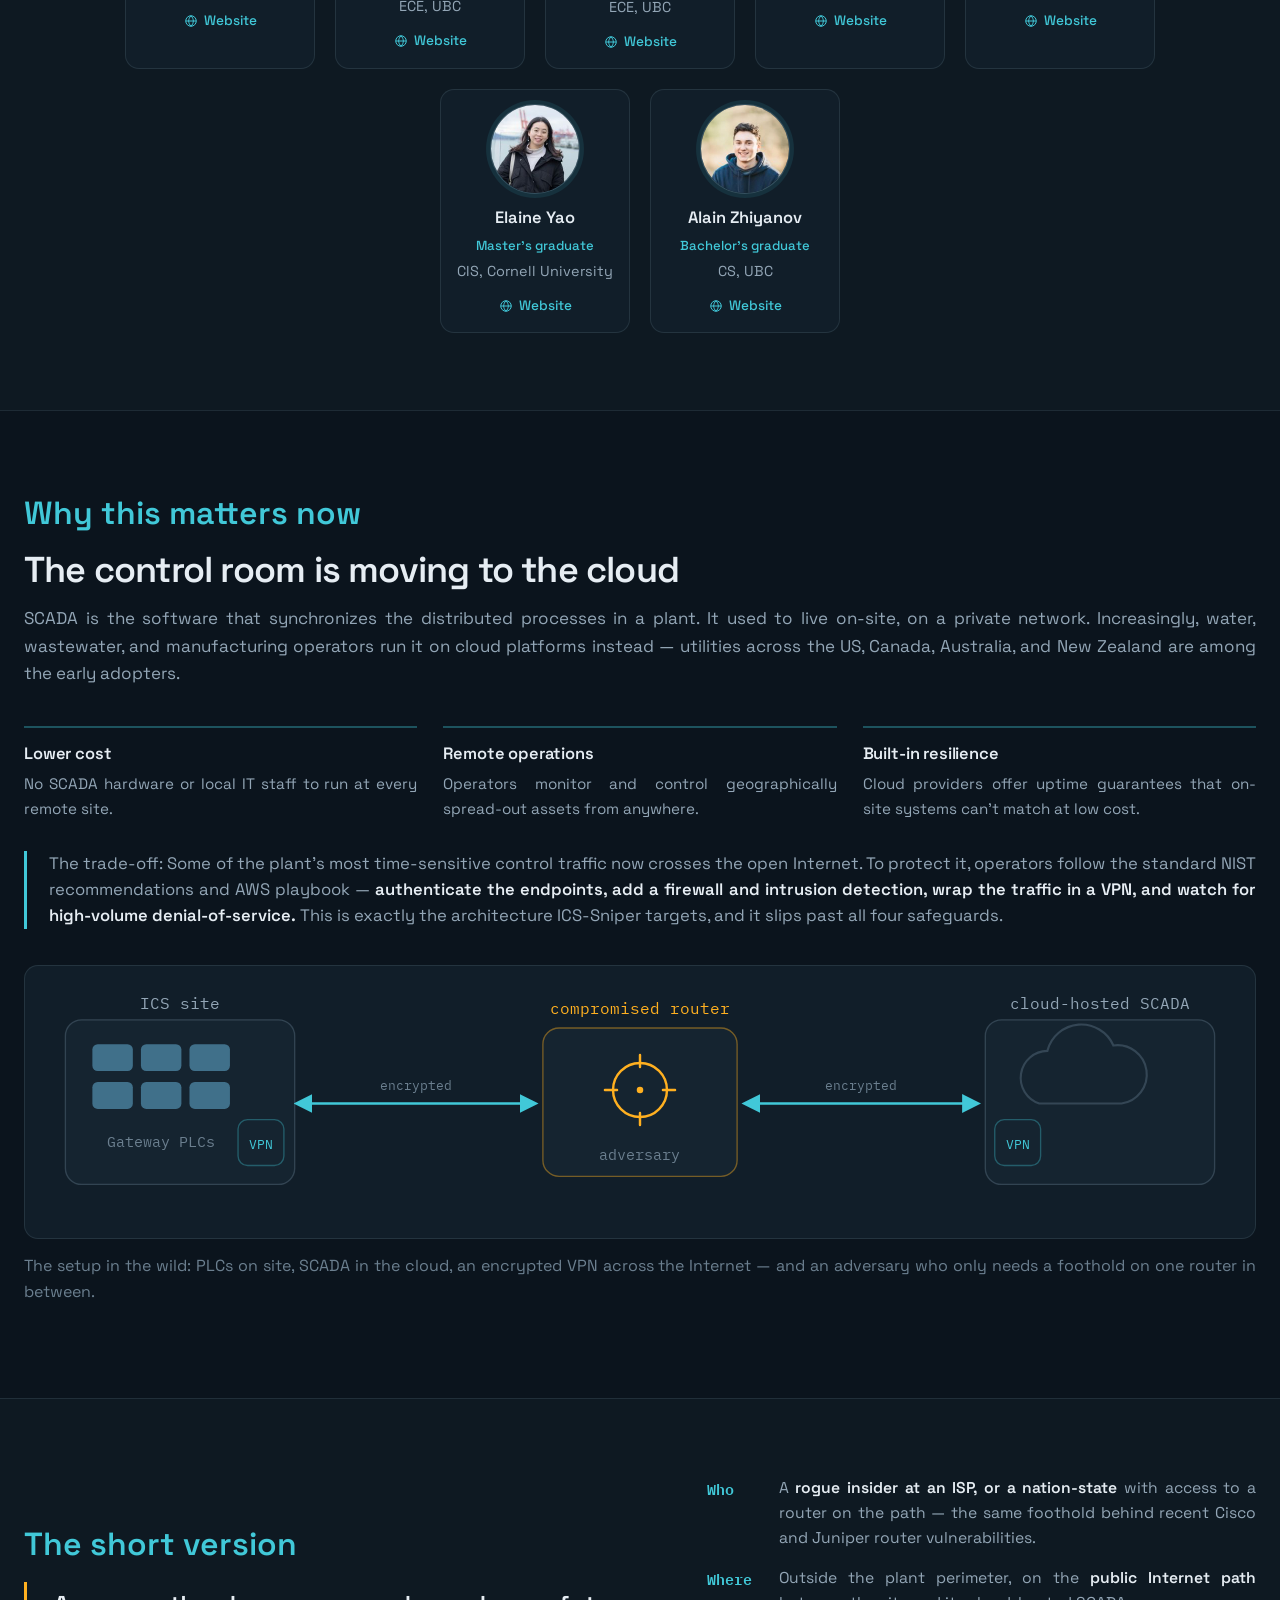
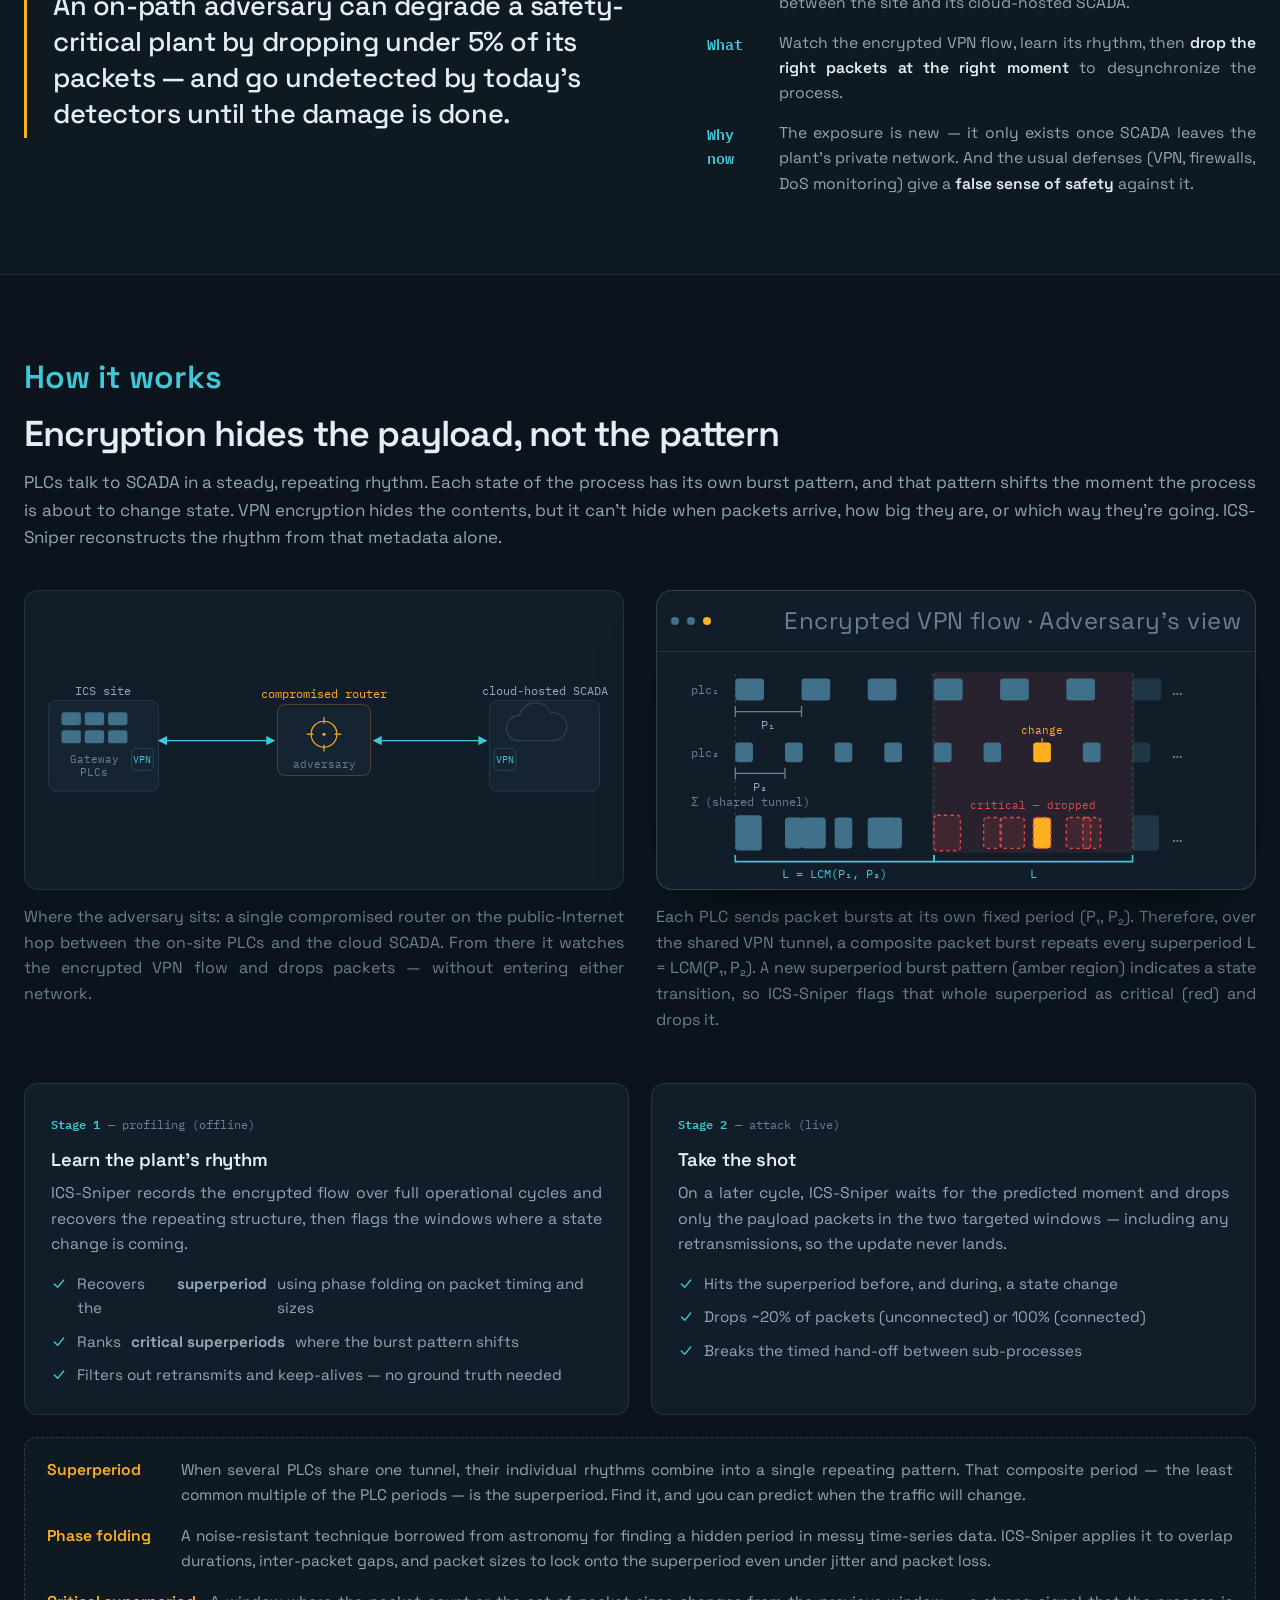
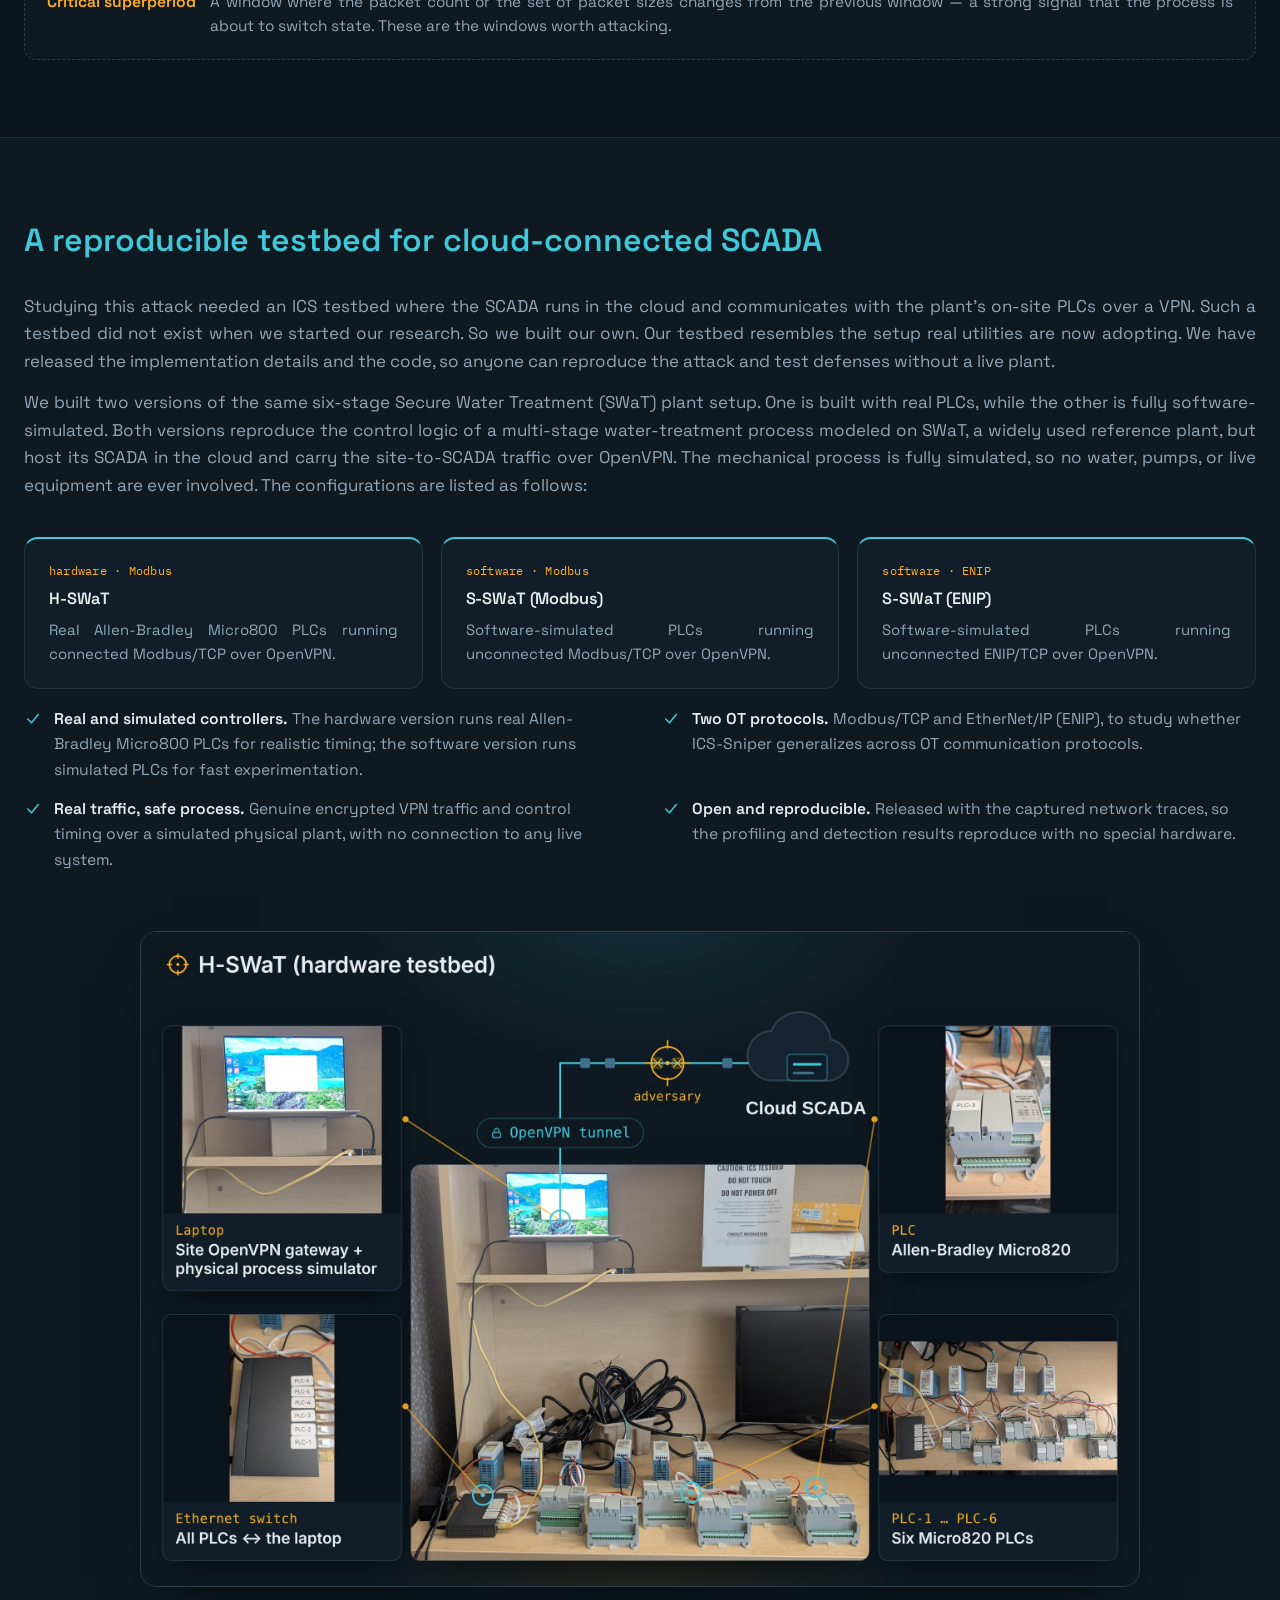
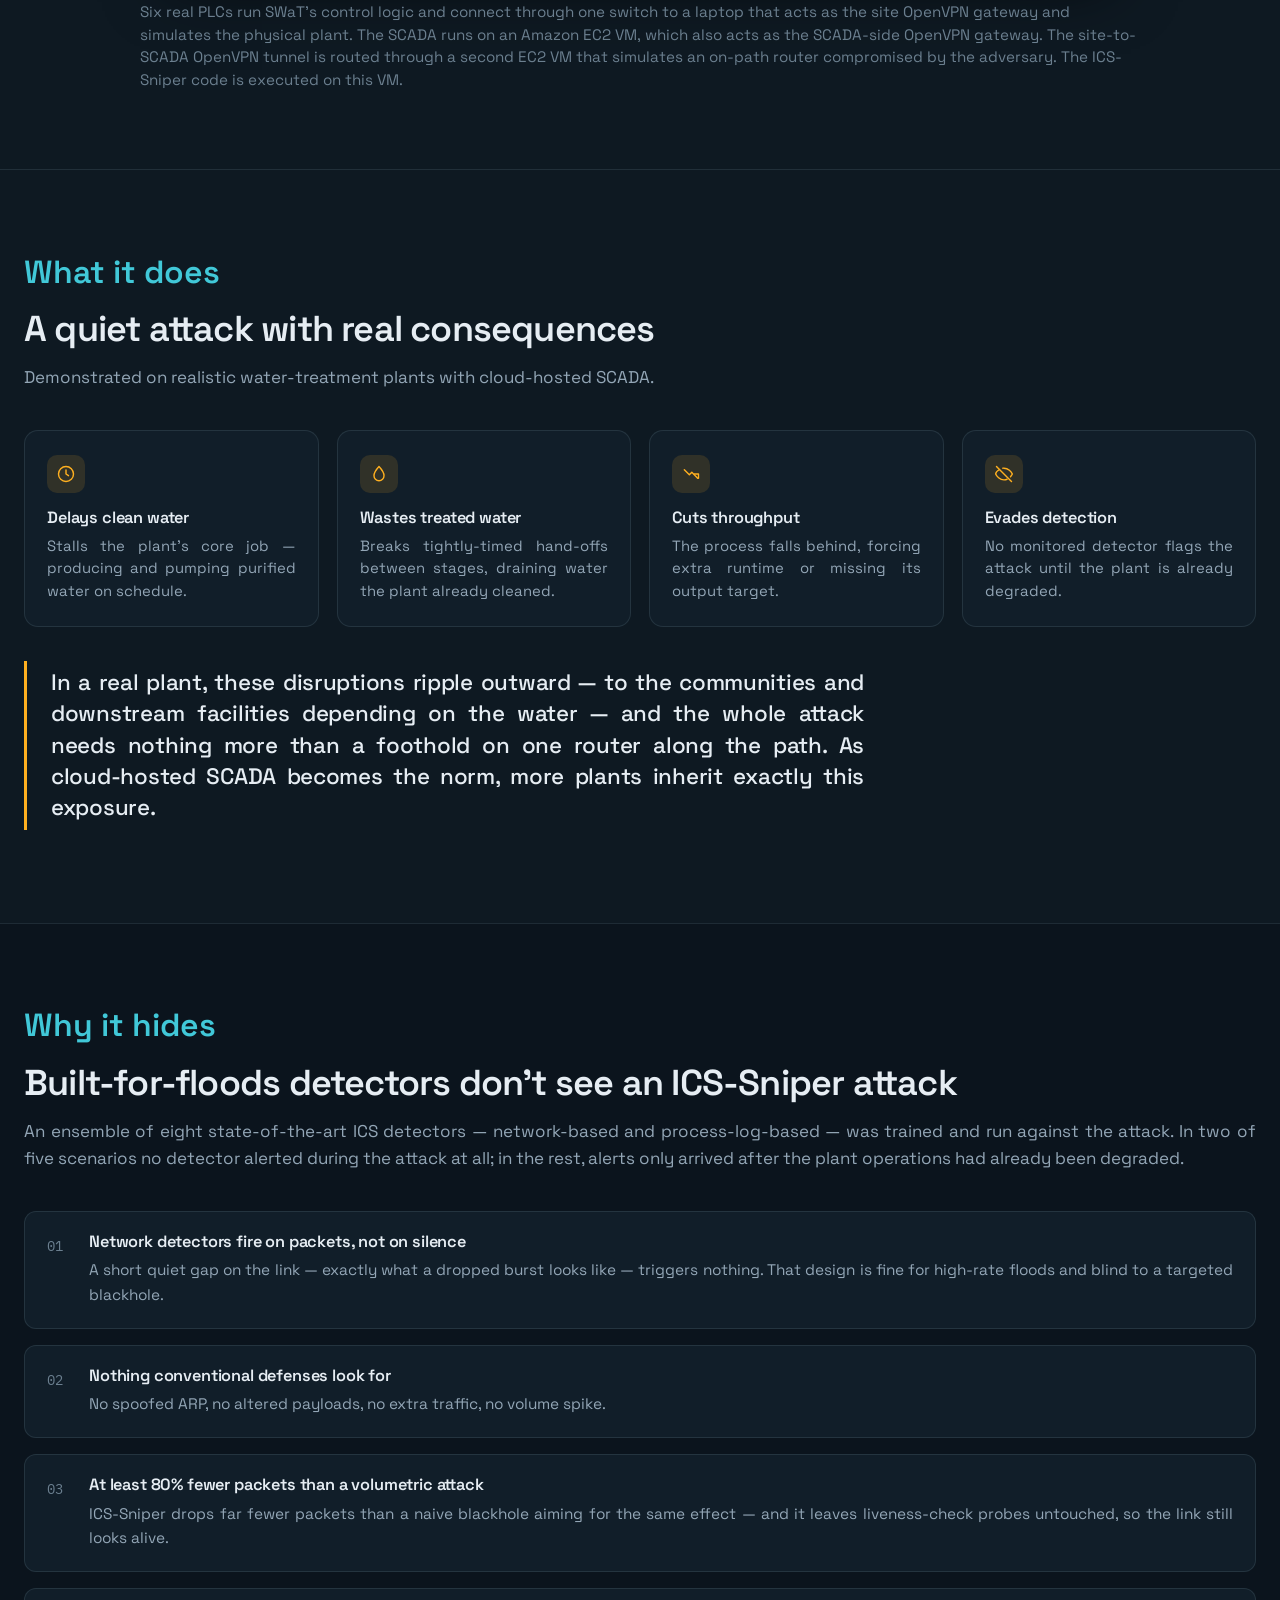
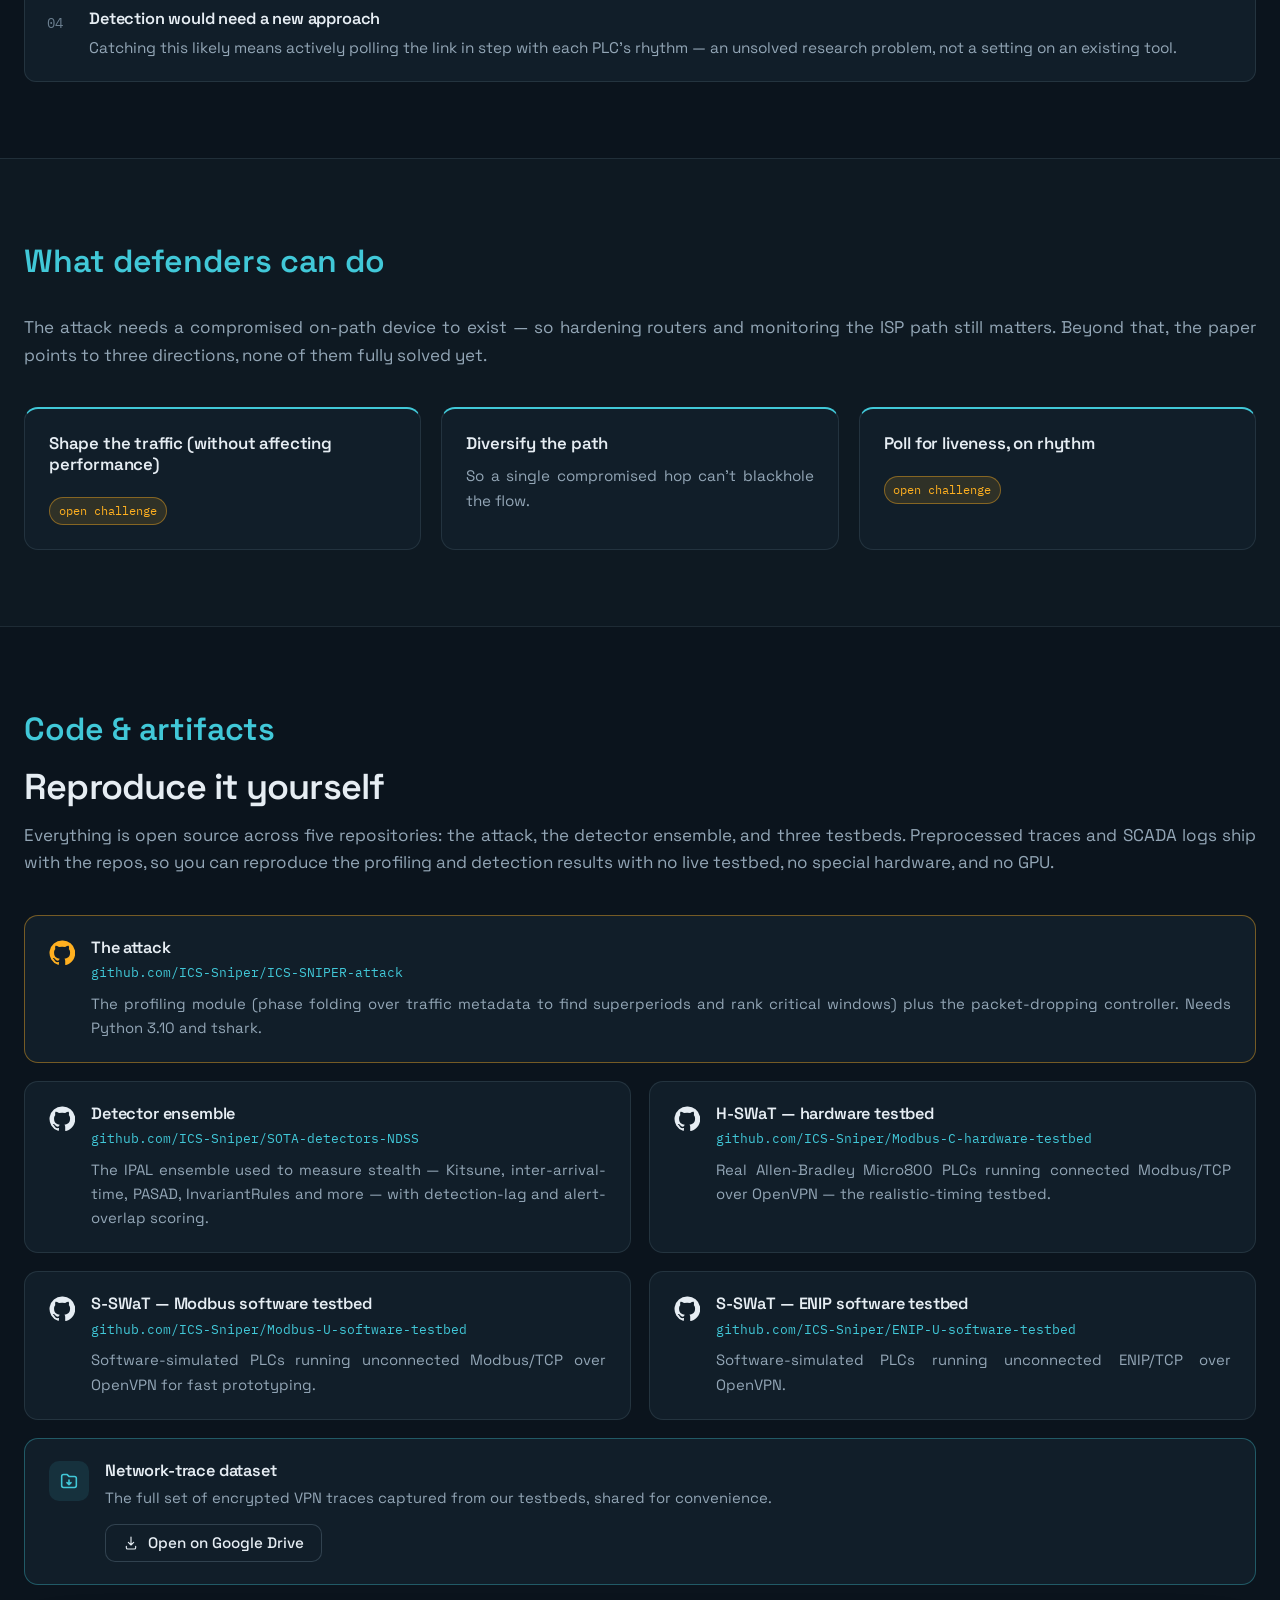
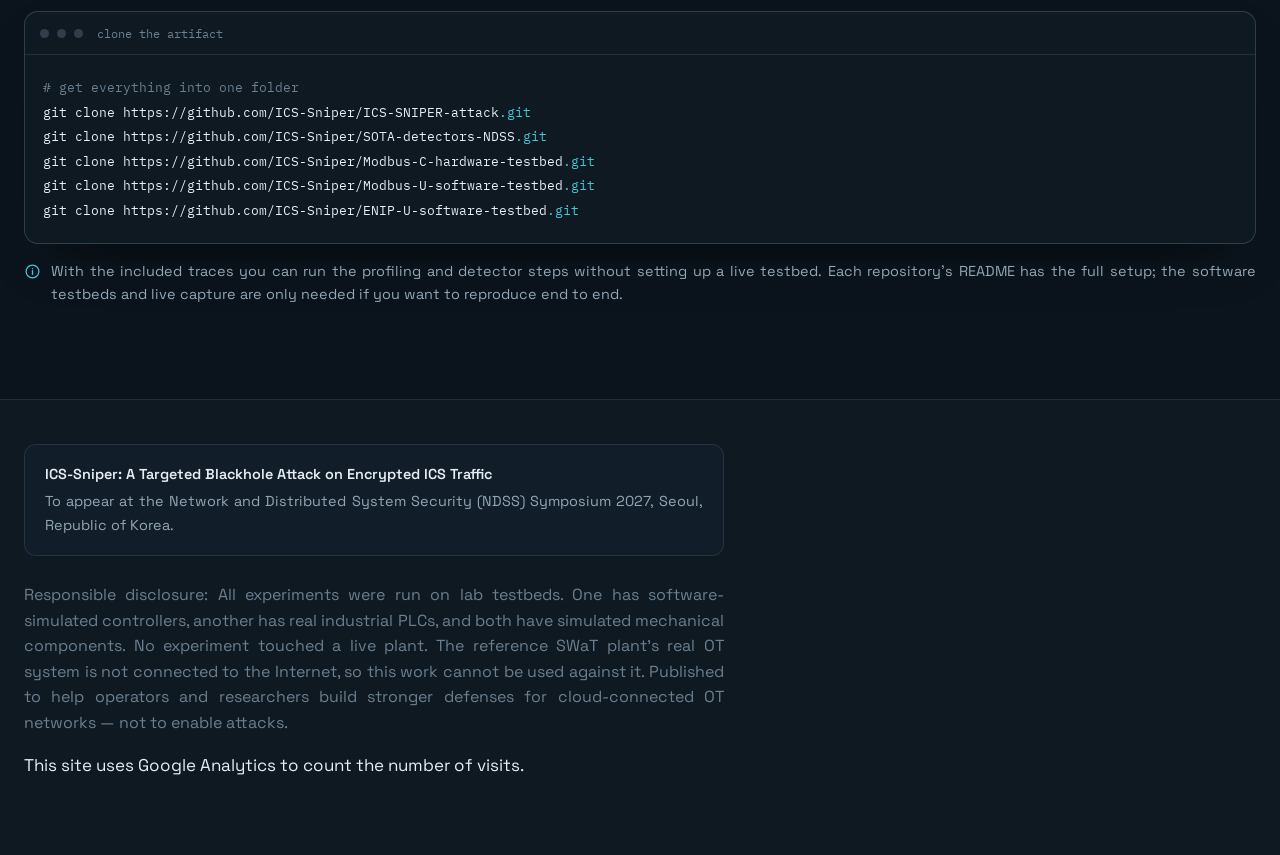
==== commit e4600fb0: "Added news article" ====
--- a/index.html
+++ b/index.html
@@ -201,15 +201,19 @@
         <a class="m-card" href="https://www.eurekalert.org/news-releases/1147784" target="_blank" rel="noopener"><span class="outlet"><svg viewBox="0 0 24 24" fill="none" aria-hidden="true"><path d="M4 5h13v14H5a1 1 0 0 1-1-1V5Z" stroke="currentColor" stroke-width="1.7"/><path d="M17 8h3v9a2 2 0 0 1-2 2" stroke="currentColor" stroke-width="1.7"/><path d="M7 8h7M7 11h7M7 14h5" stroke="currentColor" stroke-width="1.6" stroke-linecap="round"/></svg> EurekAlert!</span><span class="headline">UBC researchers uncover new cyber threat to water and energy networks</span><span class="date">Oct 2026</span></a>
         <a class="m-card" href="https://www.miragenews.com/ubc-researchers-uncover-cyber-threat-to-water-1760420/" target="_blank" rel="noopener"><span class="outlet"><svg viewBox="0 0 24 24" fill="none" aria-hidden="true"><path d="M4 5h13v14H5a1 1 0 0 1-1-1V5Z" stroke="currentColor" stroke-width="1.7"/><path d="M17 8h3v9a2 2 0 0 1-2 2" stroke="currentColor" stroke-width="1.7"/><path d="M7 8h7M7 11h7M7 14h5" stroke="currentColor" stroke-width="1.6" stroke-linecap="round"/></svg> Mirage News</span><span class="headline">UBC Researchers Uncover Cyber Threat to Water, Energy Networks</span><span class="date">Oct 2026</span></a>
         <a class="m-card" href="https://bioengineer.org/encrypted-but-exposed-traffic-analysis-lets-hackers-disrupt-water-and-power-systems/" target="_blank" rel="noopener"><span class="outlet"><svg viewBox="0 0 24 24" fill="none" aria-hidden="true"><path d="M4 5h13v14H5a1 1 0 0 1-1-1V5Z" stroke="currentColor" stroke-width="1.7"/><path d="M17 8h3v9a2 2 0 0 1-2 2" stroke="currentColor" stroke-width="1.7"/><path d="M7 8h7M7 11h7M7 14h5" stroke="currentColor" stroke-width="1.6" stroke-linecap="round"/></svg> Bioengineer.org</span><span class="headline">Encrypted but Exposed: Traffic Analysis Lets Hackers Disrupt Water and Power Systems</span><span class="date">Oct 2026</span></a>
+        <a class="m-card" href="https://techxplore.com/news/2026-10-cyber-threat-exposes-limits-encryption.html" target="_blank" rel="noopener"><span class="outlet"><svg viewBox="0 0 24 24" fill="none" aria-hidden="true"><path d="M4 5h13v14H5a1 1 0 0 1-1-1V5Z" stroke="currentColor" stroke-width="1.7"/><path d="M17 8h3v9a2 2 0 0 1-2 2" stroke="currentColor" stroke-width="1.7"/><path d="M7 8h7M7 11h7M7 14h5" stroke="currentColor" stroke-width="1.6" stroke-linecap="round"/></svg> Tech Xplore</span><span class="headline">Cyber threat exposes the limits of encryption</span><span class="date">Oct 2026</span></a>
         <a class="m-card" href="https://www.eurekalert.org/news-releases/1147784" target="_blank" rel="noopener" aria-hidden="true" tabindex="-1"><span class="outlet"><svg viewBox="0 0 24 24" fill="none" aria-hidden="true"><path d="M4 5h13v14H5a1 1 0 0 1-1-1V5Z" stroke="currentColor" stroke-width="1.7"/><path d="M17 8h3v9a2 2 0 0 1-2 2" stroke="currentColor" stroke-width="1.7"/><path d="M7 8h7M7 11h7M7 14h5" stroke="currentColor" stroke-width="1.6" stroke-linecap="round"/></svg> EurekAlert!</span><span class="headline">UBC researchers uncover new cyber threat to water and energy networks</span><span class="date">Oct 2026</span></a>
         <a class="m-card" href="https://www.miragenews.com/ubc-researchers-uncover-cyber-threat-to-water-1760420/" target="_blank" rel="noopener" aria-hidden="true" tabindex="-1"><span class="outlet"><svg viewBox="0 0 24 24" fill="none" aria-hidden="true"><path d="M4 5h13v14H5a1 1 0 0 1-1-1V5Z" stroke="currentColor" stroke-width="1.7"/><path d="M17 8h3v9a2 2 0 0 1-2 2" stroke="currentColor" stroke-width="1.7"/><path d="M7 8h7M7 11h7M7 14h5" stroke="currentColor" stroke-width="1.6" stroke-linecap="round"/></svg> Mirage News</span><span class="headline">UBC Researchers Uncover Cyber Threat to Water, Energy Networks</span><span class="date">Oct 2026</span></a>
         <a class="m-card" href="https://bioengineer.org/encrypted-but-exposed-traffic-analysis-lets-hackers-disrupt-water-and-power-systems/" target="_blank" rel="noopener" aria-hidden="true" tabindex="-1"><span class="outlet"><svg viewBox="0 0 24 24" fill="none" aria-hidden="true"><path d="M4 5h13v14H5a1 1 0 0 1-1-1V5Z" stroke="currentColor" stroke-width="1.7"/><path d="M17 8h3v9a2 2 0 0 1-2 2" stroke="currentColor" stroke-width="1.7"/><path d="M7 8h7M7 11h7M7 14h5" stroke="currentColor" stroke-width="1.6" stroke-linecap="round"/></svg> Bioengineer.org</span><span class="headline">Encrypted but Exposed: Traffic Analysis Lets Hackers Disrupt Water and Power Systems</span><span class="date">Oct 2026</span></a>
+        <a class="m-card" href="https://techxplore.com/news/2026-10-cyber-threat-exposes-limits-encryption.html" target="_blank" rel="noopener" aria-hidden="true" tabindex="-1"><span class="outlet"><svg viewBox="0 0 24 24" fill="none" aria-hidden="true"><path d="M4 5h13v14H5a1 1 0 0 1-1-1V5Z" stroke="currentColor" stroke-width="1.7"/><path d="M17 8h3v9a2 2 0 0 1-2 2" stroke="currentColor" stroke-width="1.7"/><path d="M7 8h7M7 11h7M7 14h5" stroke="currentColor" stroke-width="1.6" stroke-linecap="round"/></svg> Tech Xplore</span><span class="headline">Cyber threat exposes the limits of encryption</span><span class="date">Oct 2026</span></a>
         <a class="m-card" href="https://www.eurekalert.org/news-releases/1147784" target="_blank" rel="noopener" aria-hidden="true" tabindex="-1"><span class="outlet"><svg viewBox="0 0 24 24" fill="none" aria-hidden="true"><path d="M4 5h13v14H5a1 1 0 0 1-1-1V5Z" stroke="currentColor" stroke-width="1.7"/><path d="M17 8h3v9a2 2 0 0 1-2 2" stroke="currentColor" stroke-width="1.7"/><path d="M7 8h7M7 11h7M7 14h5" stroke="currentColor" stroke-width="1.6" stroke-linecap="round"/></svg> EurekAlert!</span><span class="headline">UBC researchers uncover new cyber threat to water and energy networks</span><span class="date">Oct 2026</span></a>
         <a class="m-card" href="https://www.miragenews.com/ubc-researchers-uncover-cyber-threat-to-water-1760420/" target="_blank" rel="noopener" aria-hidden="true" tabindex="-1"><span class="outlet"><svg viewBox="0 0 24 24" fill="none" aria-hidden="true"><path d="M4 5h13v14H5a1 1 0 0 1-1-1V5Z" stroke="currentColor" stroke-width="1.7"/><path d="M17 8h3v9a2 2 0 0 1-2 2" stroke="currentColor" stroke-width="1.7"/><path d="M7 8h7M7 11h7M7 14h5" stroke="currentColor" stroke-width="1.6" stroke-linecap="round"/></svg> Mirage News</span><span class="headline">UBC Researchers Uncover Cyber Threat to Water, Energy Networks</span><span class="date">Oct 2026</span></a>
         <a class="m-card" href="https://bioengineer.org/encrypted-but-exposed-traffic-analysis-lets-hackers-disrupt-water-and-power-systems/" target="_blank" rel="noopener" aria-hidden="true" tabindex="-1"><span class="outlet"><svg viewBox="0 0 24 24" fill="none" aria-hidden="true"><path d="M4 5h13v14H5a1 1 0 0 1-1-1V5Z" stroke="currentColor" stroke-width="1.7"/><path d="M17 8h3v9a2 2 0 0 1-2 2" stroke="currentColor" stroke-width="1.7"/><path d="M7 8h7M7 11h7M7 14h5" stroke="currentColor" stroke-width="1.6" stroke-linecap="round"/></svg> Bioengineer.org</span><span class="headline">Encrypted but Exposed: Traffic Analysis Lets Hackers Disrupt Water and Power Systems</span><span class="date">Oct 2026</span></a>
+        <a class="m-card" href="https://techxplore.com/news/2026-10-cyber-threat-exposes-limits-encryption.html" target="_blank" rel="noopener" aria-hidden="true" tabindex="-1"><span class="outlet"><svg viewBox="0 0 24 24" fill="none" aria-hidden="true"><path d="M4 5h13v14H5a1 1 0 0 1-1-1V5Z" stroke="currentColor" stroke-width="1.7"/><path d="M17 8h3v9a2 2 0 0 1-2 2" stroke="currentColor" stroke-width="1.7"/><path d="M7 8h7M7 11h7M7 14h5" stroke="currentColor" stroke-width="1.6" stroke-linecap="round"/></svg> Tech Xplore</span><span class="headline">Cyber threat exposes the limits of encryption</span><span class="date">Oct 2026</span></a>
         <a class="m-card" href="https://www.eurekalert.org/news-releases/1147784" target="_blank" rel="noopener" aria-hidden="true" tabindex="-1"><span class="outlet"><svg viewBox="0 0 24 24" fill="none" aria-hidden="true"><path d="M4 5h13v14H5a1 1 0 0 1-1-1V5Z" stroke="currentColor" stroke-width="1.7"/><path d="M17 8h3v9a2 2 0 0 1-2 2" stroke="currentColor" stroke-width="1.7"/><path d="M7 8h7M7 11h7M7 14h5" stroke="currentColor" stroke-width="1.6" stroke-linecap="round"/></svg> EurekAlert!</span><span class="headline">UBC researchers uncover new cyber threat to water and energy networks</span><span class="date">Oct 2026</span></a>
         <a class="m-card" href="https://www.miragenews.com/ubc-researchers-uncover-cyber-threat-to-water-1760420/" target="_blank" rel="noopener" aria-hidden="true" tabindex="-1"><span class="outlet"><svg viewBox="0 0 24 24" fill="none" aria-hidden="true"><path d="M4 5h13v14H5a1 1 0 0 1-1-1V5Z" stroke="currentColor" stroke-width="1.7"/><path d="M17 8h3v9a2 2 0 0 1-2 2" stroke="currentColor" stroke-width="1.7"/><path d="M7 8h7M7 11h7M7 14h5" stroke="currentColor" stroke-width="1.6" stroke-linecap="round"/></svg> Mirage News</span><span class="headline">UBC Researchers Uncover Cyber Threat to Water, Energy Networks</span><span class="date">Oct 2026</span></a>
         <a class="m-card" href="https://bioengineer.org/encrypted-but-exposed-traffic-analysis-lets-hackers-disrupt-water-and-power-systems/" target="_blank" rel="noopener" aria-hidden="true" tabindex="-1"><span class="outlet"><svg viewBox="0 0 24 24" fill="none" aria-hidden="true"><path d="M4 5h13v14H5a1 1 0 0 1-1-1V5Z" stroke="currentColor" stroke-width="1.7"/><path d="M17 8h3v9a2 2 0 0 1-2 2" stroke="currentColor" stroke-width="1.7"/><path d="M7 8h7M7 11h7M7 14h5" stroke="currentColor" stroke-width="1.6" stroke-linecap="round"/></svg> Bioengineer.org</span><span class="headline">Encrypted but Exposed: Traffic Analysis Lets Hackers Disrupt Water and Power Systems</span><span class="date">Oct 2026</span></a>
+        <a class="m-card" href="https://techxplore.com/news/2026-10-cyber-threat-exposes-limits-encryption.html" target="_blank" rel="noopener" aria-hidden="true" tabindex="-1"><span class="outlet"><svg viewBox="0 0 24 24" fill="none" aria-hidden="true"><path d="M4 5h13v14H5a1 1 0 0 1-1-1V5Z" stroke="currentColor" stroke-width="1.7"/><path d="M17 8h3v9a2 2 0 0 1-2 2" stroke="currentColor" stroke-width="1.7"/><path d="M7 8h7M7 11h7M7 14h5" stroke="currentColor" stroke-width="1.6" stroke-linecap="round"/></svg> Tech Xplore</span><span class="headline">Cyber threat exposes the limits of encryption</span><span class="date">Oct 2026</span></a>
       </div>
     </div>
   </div>
--- a/styles.css
+++ b/styles.css
@@ -450,7 +450,7 @@
 
 /* ---------- Media marquee (ICS-Sniper in the media) ---------- */
 /* Wide screens: the cards fit, so they sit still, left-aligned.           */
-/* Narrow screens where 3 cards (264px each) no longer fit one row (<900px) */
+/* Narrow screens where 4 cards (264px each) no longer fit one row (<1180px)*/
 /* the row turns into an auto-scrolling marquee.                           */
 .band.media-band{padding:clamp(22px,2.6vw,34px) 0}
 .media-band .sec-head{margin-bottom:12px;max-width:none}
@@ -468,7 +468,7 @@
 /* static (fits): show only the 3 real cards; the duplicates exist only to loop the marquee */
 .m-card[aria-hidden="true"]{display:none}
 
-@media (max-width:900px){
+@media (max-width:1180px){
   .marquee{
     -webkit-mask-image:linear-gradient(90deg,transparent,#000 5%,#000 95%,transparent);
             mask-image:linear-gradient(90deg,transparent,#000 5%,#000 95%,transparent);
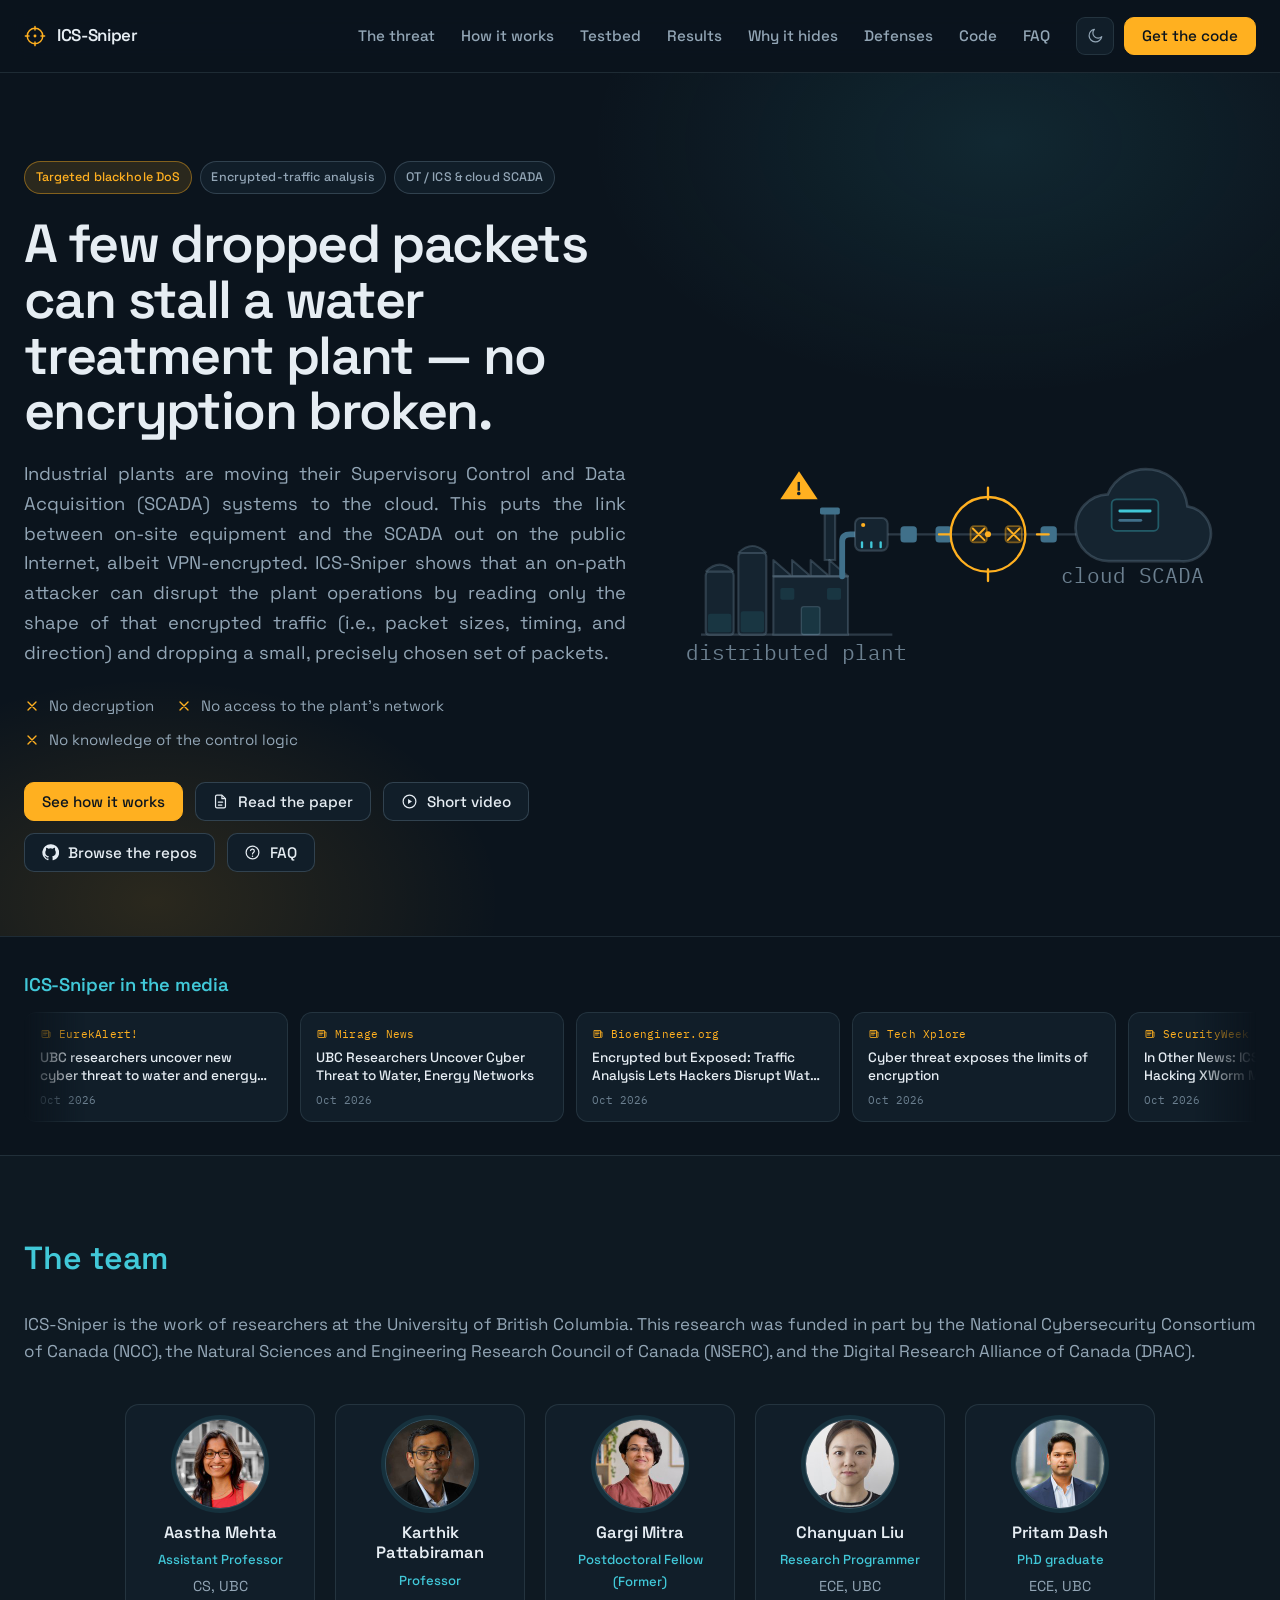
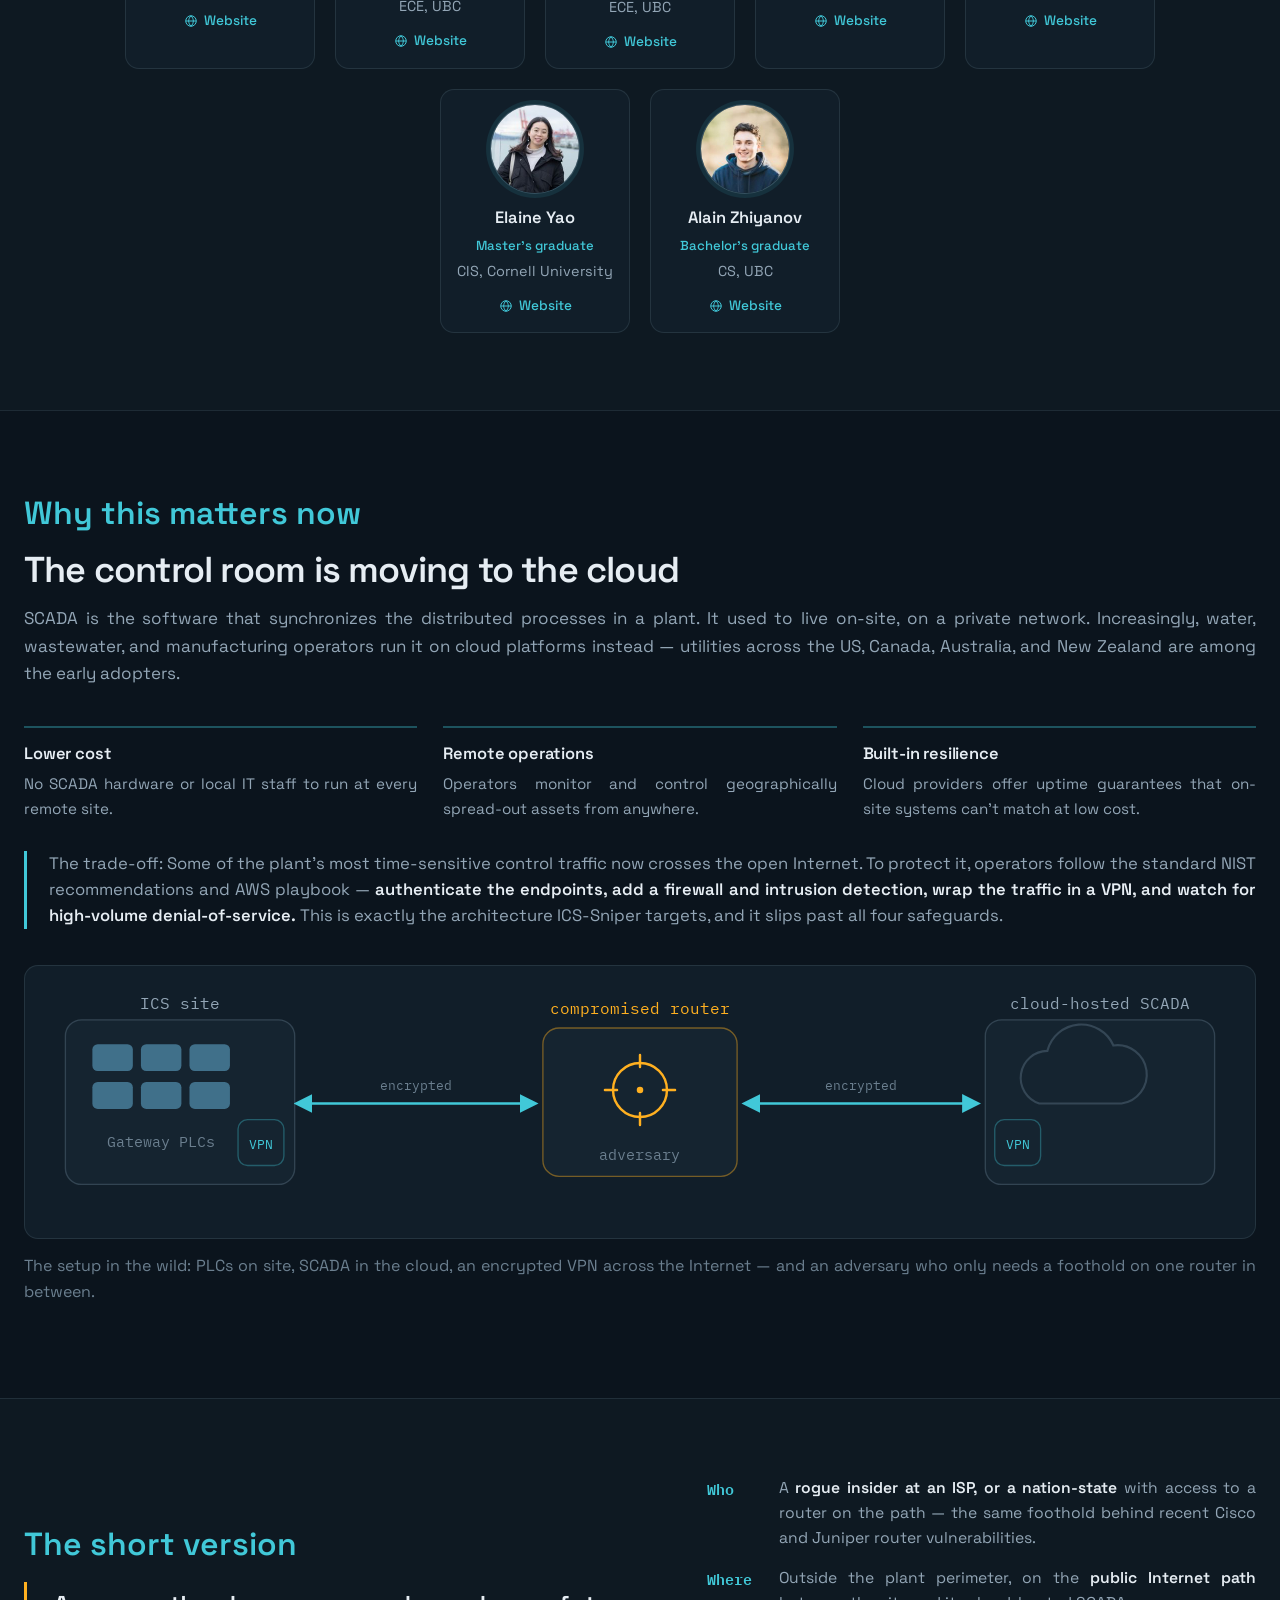
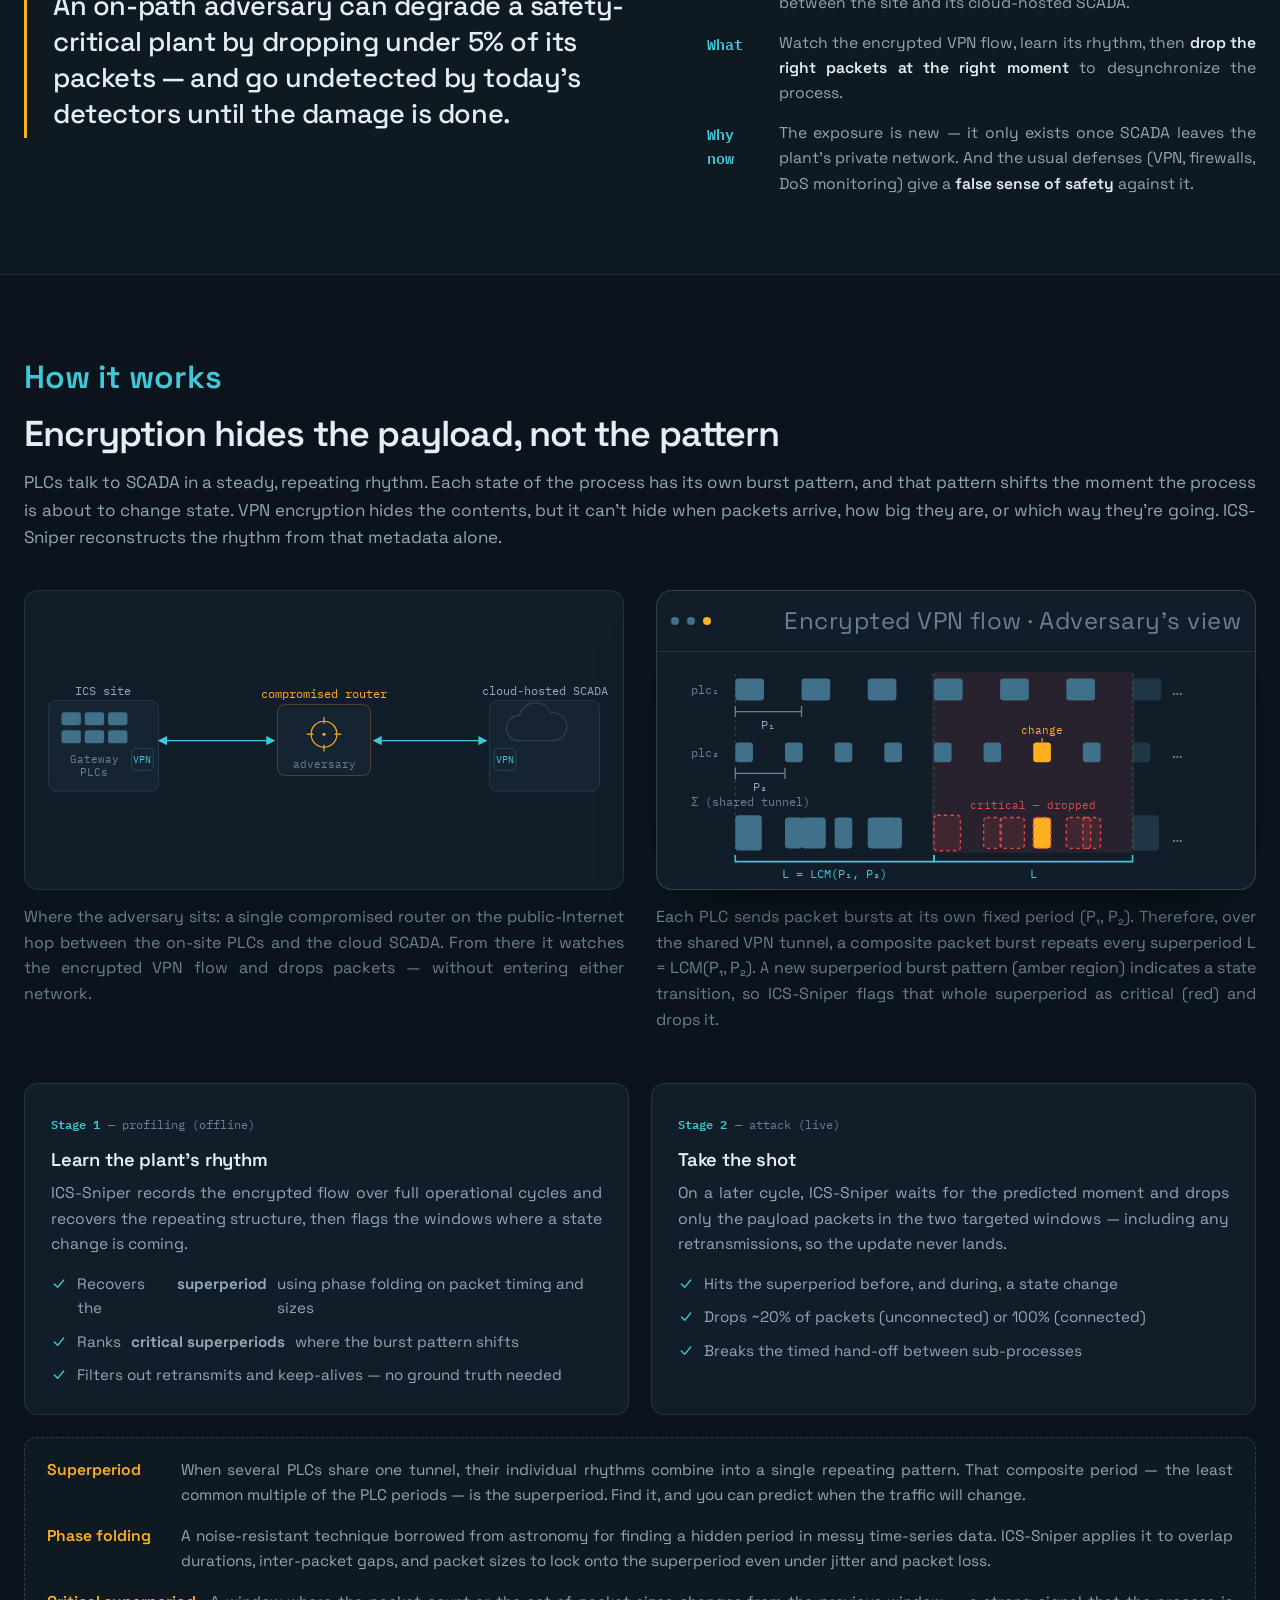
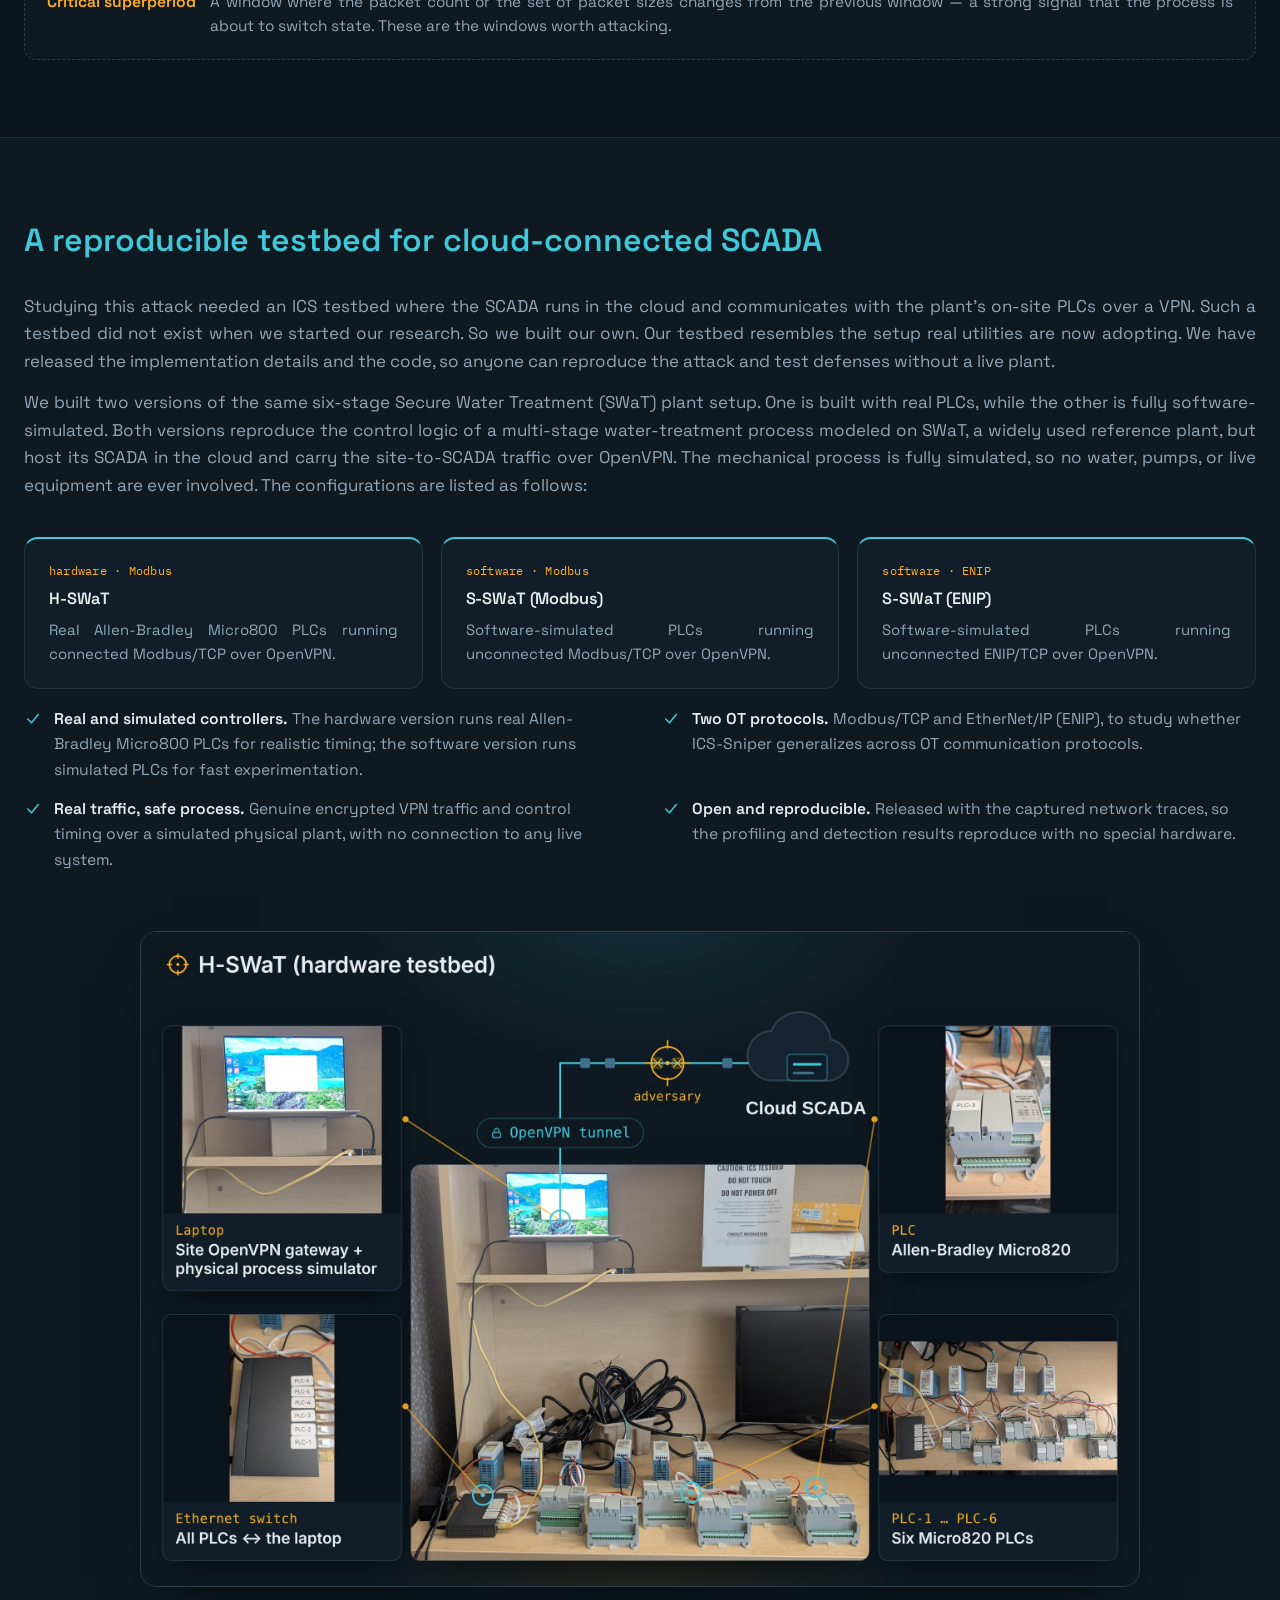
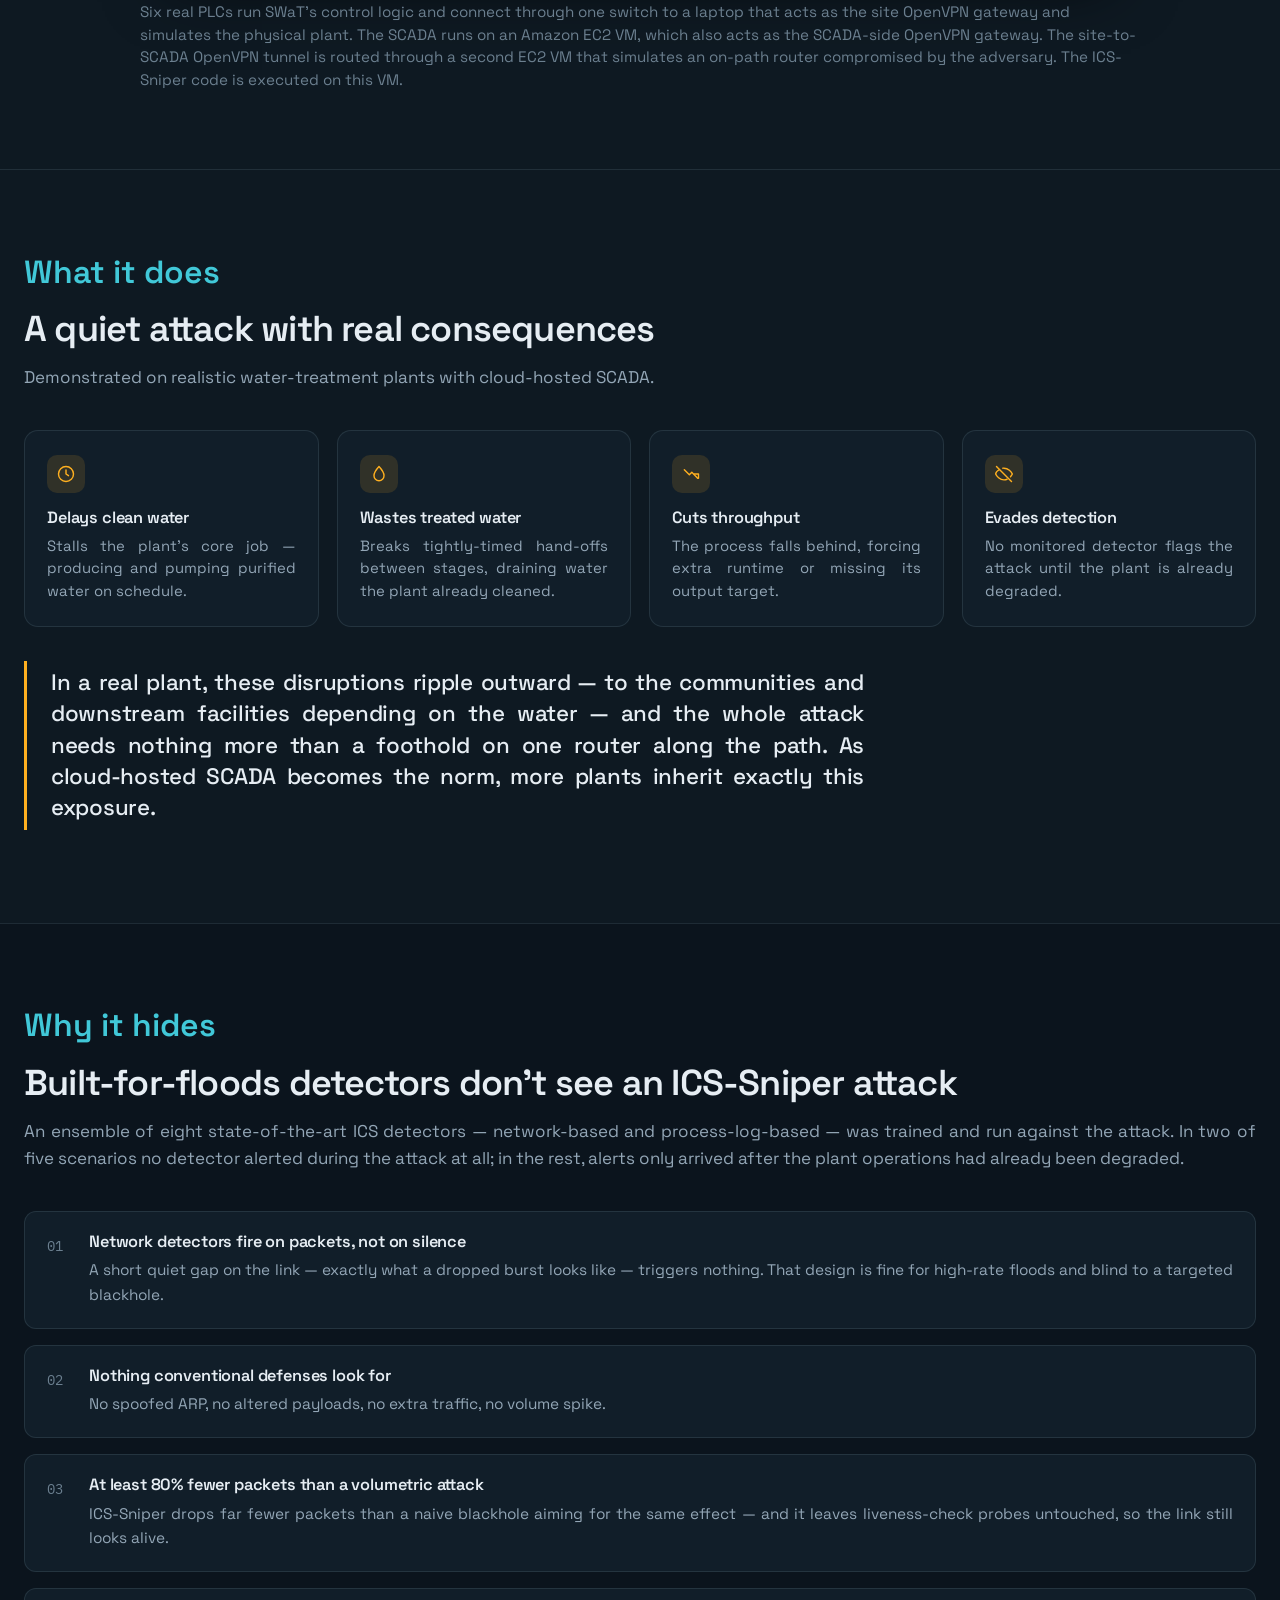
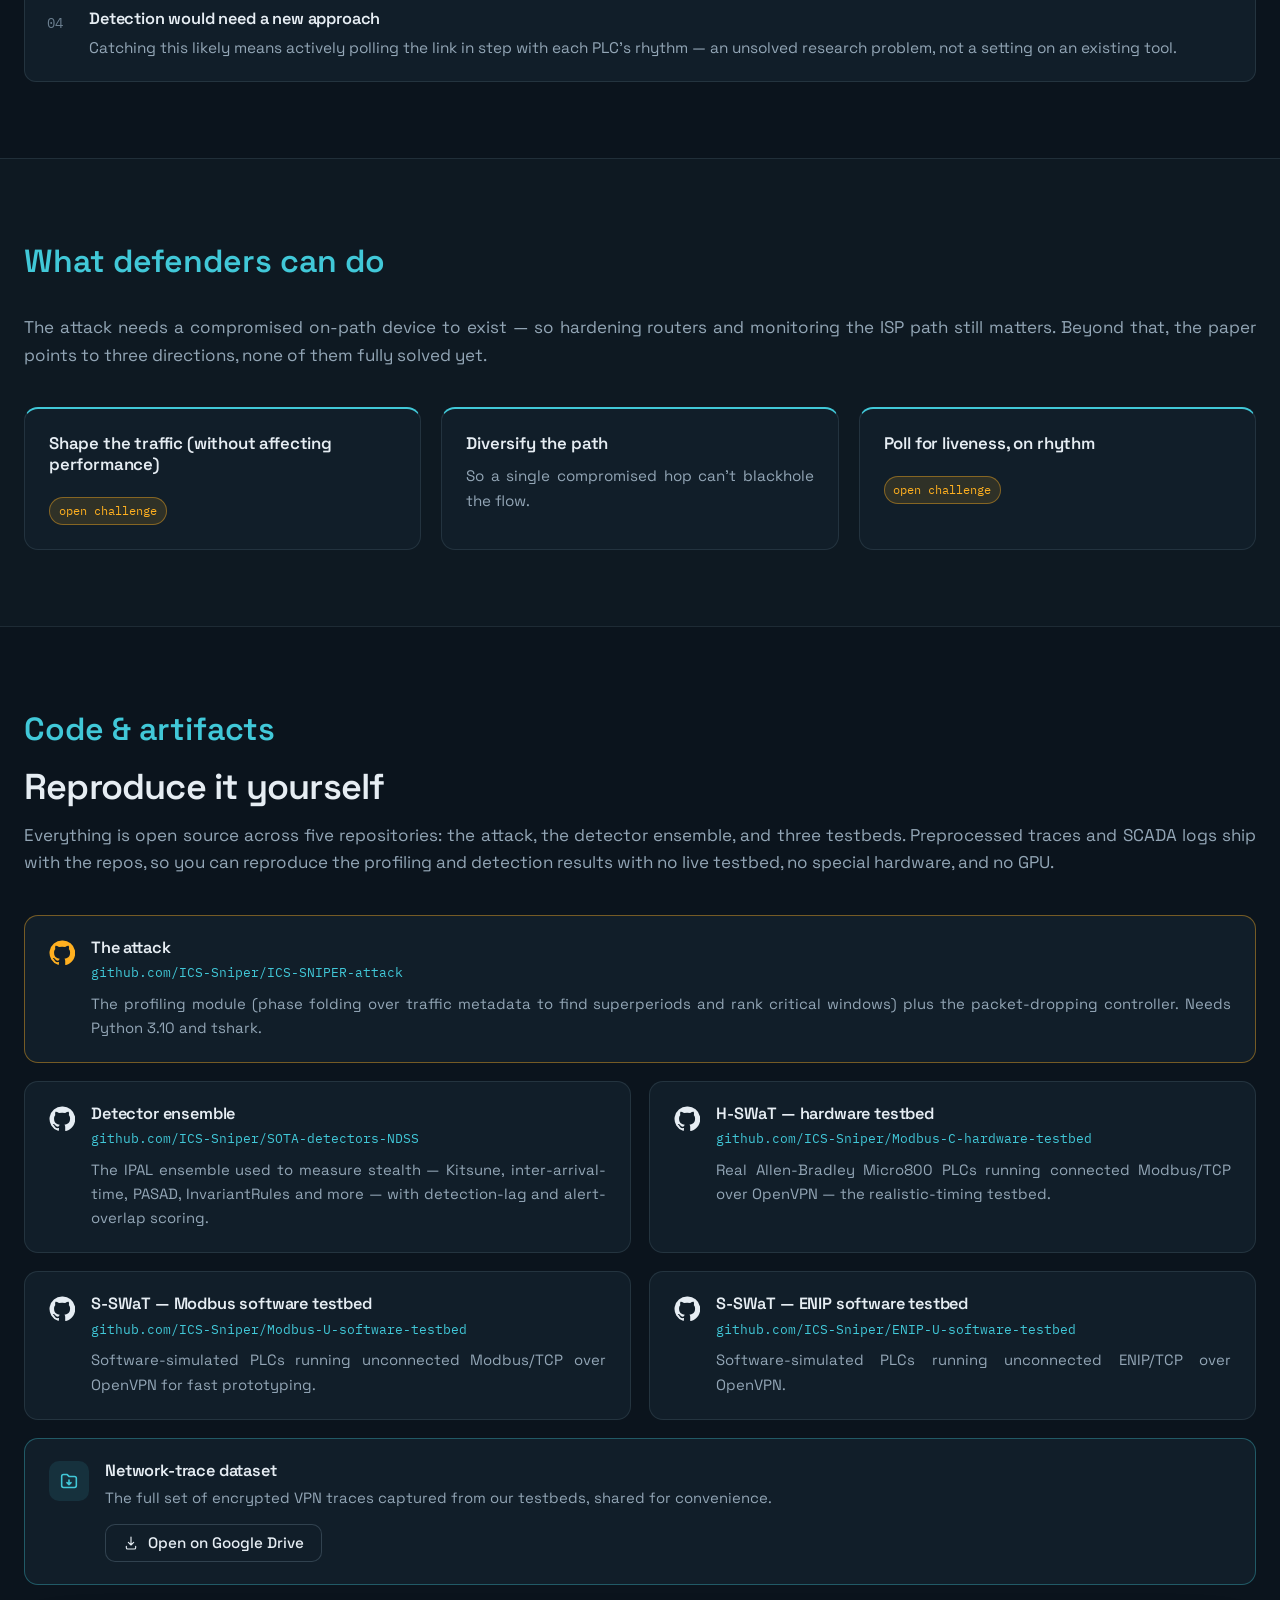
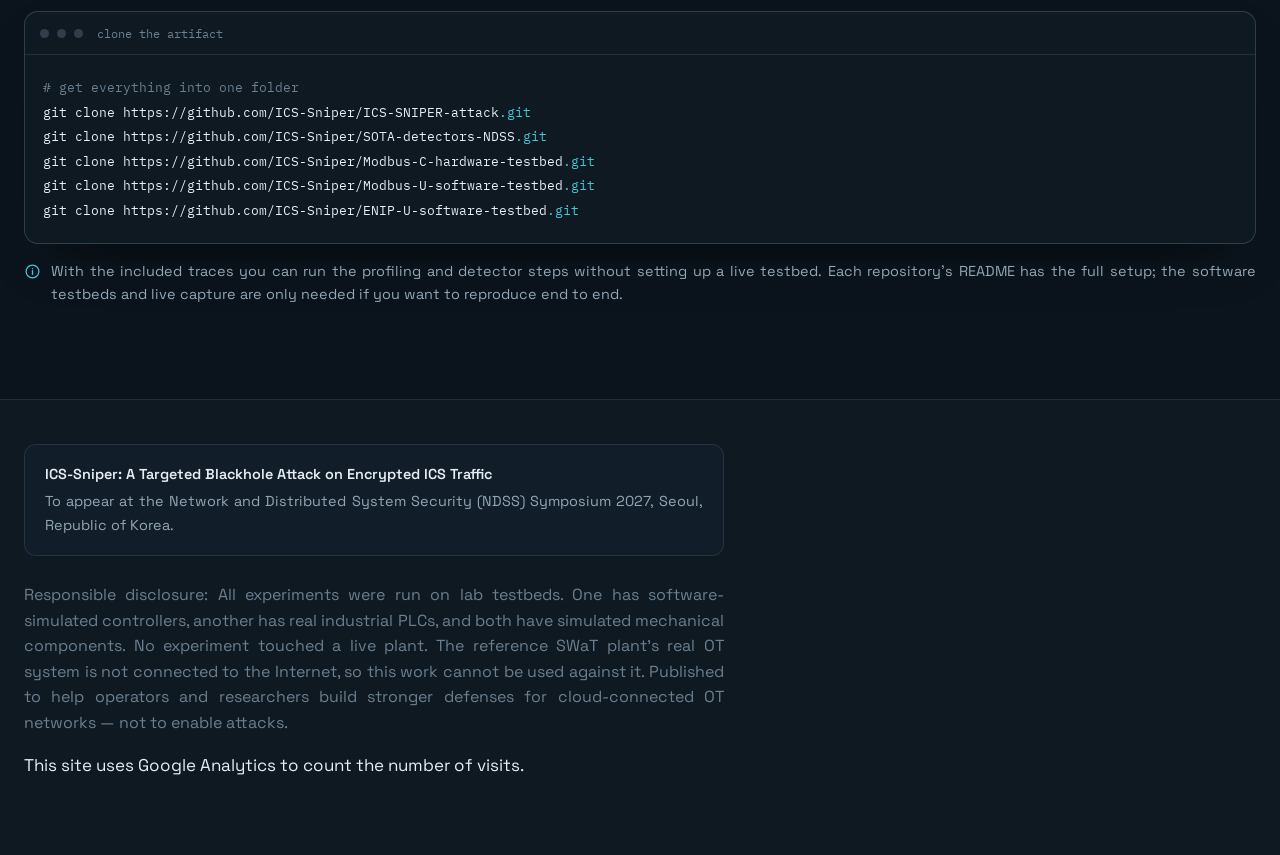
==== commit bec0b6f6: "Added news article" ====
--- a/index.html
+++ b/index.html
@@ -202,18 +202,22 @@
         <a class="m-card" href="https://www.miragenews.com/ubc-researchers-uncover-cyber-threat-to-water-1760420/" target="_blank" rel="noopener"><span class="outlet"><svg viewBox="0 0 24 24" fill="none" aria-hidden="true"><path d="M4 5h13v14H5a1 1 0 0 1-1-1V5Z" stroke="currentColor" stroke-width="1.7"/><path d="M17 8h3v9a2 2 0 0 1-2 2" stroke="currentColor" stroke-width="1.7"/><path d="M7 8h7M7 11h7M7 14h5" stroke="currentColor" stroke-width="1.6" stroke-linecap="round"/></svg> Mirage News</span><span class="headline">UBC Researchers Uncover Cyber Threat to Water, Energy Networks</span><span class="date">Oct 2026</span></a>
         <a class="m-card" href="https://bioengineer.org/encrypted-but-exposed-traffic-analysis-lets-hackers-disrupt-water-and-power-systems/" target="_blank" rel="noopener"><span class="outlet"><svg viewBox="0 0 24 24" fill="none" aria-hidden="true"><path d="M4 5h13v14H5a1 1 0 0 1-1-1V5Z" stroke="currentColor" stroke-width="1.7"/><path d="M17 8h3v9a2 2 0 0 1-2 2" stroke="currentColor" stroke-width="1.7"/><path d="M7 8h7M7 11h7M7 14h5" stroke="currentColor" stroke-width="1.6" stroke-linecap="round"/></svg> Bioengineer.org</span><span class="headline">Encrypted but Exposed: Traffic Analysis Lets Hackers Disrupt Water and Power Systems</span><span class="date">Oct 2026</span></a>
         <a class="m-card" href="https://techxplore.com/news/2026-10-cyber-threat-exposes-limits-encryption.html" target="_blank" rel="noopener"><span class="outlet"><svg viewBox="0 0 24 24" fill="none" aria-hidden="true"><path d="M4 5h13v14H5a1 1 0 0 1-1-1V5Z" stroke="currentColor" stroke-width="1.7"/><path d="M17 8h3v9a2 2 0 0 1-2 2" stroke="currentColor" stroke-width="1.7"/><path d="M7 8h7M7 11h7M7 14h5" stroke="currentColor" stroke-width="1.6" stroke-linecap="round"/></svg> Tech Xplore</span><span class="headline">Cyber threat exposes the limits of encryption</span><span class="date">Oct 2026</span></a>
+        <a class="m-card" href="https://www.securityweek.com/in-other-news-ics-sniper-attack-hacking-xworm-malware-operators-250k-chrome-exploit/" target="_blank" rel="noopener"><span class="outlet"><svg viewBox="0 0 24 24" fill="none" aria-hidden="true"><path d="M4 5h13v14H5a1 1 0 0 1-1-1V5Z" stroke="currentColor" stroke-width="1.7"/><path d="M17 8h3v9a2 2 0 0 1-2 2" stroke="currentColor" stroke-width="1.7"/><path d="M7 8h7M7 11h7M7 14h5" stroke="currentColor" stroke-width="1.6" stroke-linecap="round"/></svg> SecurityWeek</span><span class="headline">In Other News: ICS-Sniper Attack, Hacking XWorm Malware Operators, $250k Chrome Exploit</span><span class="date">Oct 2026</span></a>
         <a class="m-card" href="https://www.eurekalert.org/news-releases/1147784" target="_blank" rel="noopener" aria-hidden="true" tabindex="-1"><span class="outlet"><svg viewBox="0 0 24 24" fill="none" aria-hidden="true"><path d="M4 5h13v14H5a1 1 0 0 1-1-1V5Z" stroke="currentColor" stroke-width="1.7"/><path d="M17 8h3v9a2 2 0 0 1-2 2" stroke="currentColor" stroke-width="1.7"/><path d="M7 8h7M7 11h7M7 14h5" stroke="currentColor" stroke-width="1.6" stroke-linecap="round"/></svg> EurekAlert!</span><span class="headline">UBC researchers uncover new cyber threat to water and energy networks</span><span class="date">Oct 2026</span></a>
         <a class="m-card" href="https://www.miragenews.com/ubc-researchers-uncover-cyber-threat-to-water-1760420/" target="_blank" rel="noopener" aria-hidden="true" tabindex="-1"><span class="outlet"><svg viewBox="0 0 24 24" fill="none" aria-hidden="true"><path d="M4 5h13v14H5a1 1 0 0 1-1-1V5Z" stroke="currentColor" stroke-width="1.7"/><path d="M17 8h3v9a2 2 0 0 1-2 2" stroke="currentColor" stroke-width="1.7"/><path d="M7 8h7M7 11h7M7 14h5" stroke="currentColor" stroke-width="1.6" stroke-linecap="round"/></svg> Mirage News</span><span class="headline">UBC Researchers Uncover Cyber Threat to Water, Energy Networks</span><span class="date">Oct 2026</span></a>
         <a class="m-card" href="https://bioengineer.org/encrypted-but-exposed-traffic-analysis-lets-hackers-disrupt-water-and-power-systems/" target="_blank" rel="noopener" aria-hidden="true" tabindex="-1"><span class="outlet"><svg viewBox="0 0 24 24" fill="none" aria-hidden="true"><path d="M4 5h13v14H5a1 1 0 0 1-1-1V5Z" stroke="currentColor" stroke-width="1.7"/><path d="M17 8h3v9a2 2 0 0 1-2 2" stroke="currentColor" stroke-width="1.7"/><path d="M7 8h7M7 11h7M7 14h5" stroke="currentColor" stroke-width="1.6" stroke-linecap="round"/></svg> Bioengineer.org</span><span class="headline">Encrypted but Exposed: Traffic Analysis Lets Hackers Disrupt Water and Power Systems</span><span class="date">Oct 2026</span></a>
         <a class="m-card" href="https://techxplore.com/news/2026-10-cyber-threat-exposes-limits-encryption.html" target="_blank" rel="noopener" aria-hidden="true" tabindex="-1"><span class="outlet"><svg viewBox="0 0 24 24" fill="none" aria-hidden="true"><path d="M4 5h13v14H5a1 1 0 0 1-1-1V5Z" stroke="currentColor" stroke-width="1.7"/><path d="M17 8h3v9a2 2 0 0 1-2 2" stroke="currentColor" stroke-width="1.7"/><path d="M7 8h7M7 11h7M7 14h5" stroke="currentColor" stroke-width="1.6" stroke-linecap="round"/></svg> Tech Xplore</span><span class="headline">Cyber threat exposes the limits of encryption</span><span class="date">Oct 2026</span></a>
+        <a class="m-card" href="https://www.securityweek.com/in-other-news-ics-sniper-attack-hacking-xworm-malware-operators-250k-chrome-exploit/" target="_blank" rel="noopener" aria-hidden="true" tabindex="-1"><span class="outlet"><svg viewBox="0 0 24 24" fill="none" aria-hidden="true"><path d="M4 5h13v14H5a1 1 0 0 1-1-1V5Z" stroke="currentColor" stroke-width="1.7"/><path d="M17 8h3v9a2 2 0 0 1-2 2" stroke="currentColor" stroke-width="1.7"/><path d="M7 8h7M7 11h7M7 14h5" stroke="currentColor" stroke-width="1.6" stroke-linecap="round"/></svg> SecurityWeek</span><span class="headline">In Other News: ICS-Sniper Attack, Hacking XWorm Malware Operators, $250k Chrome Exploit</span><span class="date">Oct 2026</span></a>
         <a class="m-card" href="https://www.eurekalert.org/news-releases/1147784" target="_blank" rel="noopener" aria-hidden="true" tabindex="-1"><span class="outlet"><svg viewBox="0 0 24 24" fill="none" aria-hidden="true"><path d="M4 5h13v14H5a1 1 0 0 1-1-1V5Z" stroke="currentColor" stroke-width="1.7"/><path d="M17 8h3v9a2 2 0 0 1-2 2" stroke="currentColor" stroke-width="1.7"/><path d="M7 8h7M7 11h7M7 14h5" stroke="currentColor" stroke-width="1.6" stroke-linecap="round"/></svg> EurekAlert!</span><span class="headline">UBC researchers uncover new cyber threat to water and energy networks</span><span class="date">Oct 2026</span></a>
         <a class="m-card" href="https://www.miragenews.com/ubc-researchers-uncover-cyber-threat-to-water-1760420/" target="_blank" rel="noopener" aria-hidden="true" tabindex="-1"><span class="outlet"><svg viewBox="0 0 24 24" fill="none" aria-hidden="true"><path d="M4 5h13v14H5a1 1 0 0 1-1-1V5Z" stroke="currentColor" stroke-width="1.7"/><path d="M17 8h3v9a2 2 0 0 1-2 2" stroke="currentColor" stroke-width="1.7"/><path d="M7 8h7M7 11h7M7 14h5" stroke="currentColor" stroke-width="1.6" stroke-linecap="round"/></svg> Mirage News</span><span class="headline">UBC Researchers Uncover Cyber Threat to Water, Energy Networks</span><span class="date">Oct 2026</span></a>
         <a class="m-card" href="https://bioengineer.org/encrypted-but-exposed-traffic-analysis-lets-hackers-disrupt-water-and-power-systems/" target="_blank" rel="noopener" aria-hidden="true" tabindex="-1"><span class="outlet"><svg viewBox="0 0 24 24" fill="none" aria-hidden="true"><path d="M4 5h13v14H5a1 1 0 0 1-1-1V5Z" stroke="currentColor" stroke-width="1.7"/><path d="M17 8h3v9a2 2 0 0 1-2 2" stroke="currentColor" stroke-width="1.7"/><path d="M7 8h7M7 11h7M7 14h5" stroke="currentColor" stroke-width="1.6" stroke-linecap="round"/></svg> Bioengineer.org</span><span class="headline">Encrypted but Exposed: Traffic Analysis Lets Hackers Disrupt Water and Power Systems</span><span class="date">Oct 2026</span></a>
         <a class="m-card" href="https://techxplore.com/news/2026-10-cyber-threat-exposes-limits-encryption.html" target="_blank" rel="noopener" aria-hidden="true" tabindex="-1"><span class="outlet"><svg viewBox="0 0 24 24" fill="none" aria-hidden="true"><path d="M4 5h13v14H5a1 1 0 0 1-1-1V5Z" stroke="currentColor" stroke-width="1.7"/><path d="M17 8h3v9a2 2 0 0 1-2 2" stroke="currentColor" stroke-width="1.7"/><path d="M7 8h7M7 11h7M7 14h5" stroke="currentColor" stroke-width="1.6" stroke-linecap="round"/></svg> Tech Xplore</span><span class="headline">Cyber threat exposes the limits of encryption</span><span class="date">Oct 2026</span></a>
+        <a class="m-card" href="https://www.securityweek.com/in-other-news-ics-sniper-attack-hacking-xworm-malware-operators-250k-chrome-exploit/" target="_blank" rel="noopener" aria-hidden="true" tabindex="-1"><span class="outlet"><svg viewBox="0 0 24 24" fill="none" aria-hidden="true"><path d="M4 5h13v14H5a1 1 0 0 1-1-1V5Z" stroke="currentColor" stroke-width="1.7"/><path d="M17 8h3v9a2 2 0 0 1-2 2" stroke="currentColor" stroke-width="1.7"/><path d="M7 8h7M7 11h7M7 14h5" stroke="currentColor" stroke-width="1.6" stroke-linecap="round"/></svg> SecurityWeek</span><span class="headline">In Other News: ICS-Sniper Attack, Hacking XWorm Malware Operators, $250k Chrome Exploit</span><span class="date">Oct 2026</span></a>
         <a class="m-card" href="https://www.eurekalert.org/news-releases/1147784" target="_blank" rel="noopener" aria-hidden="true" tabindex="-1"><span class="outlet"><svg viewBox="0 0 24 24" fill="none" aria-hidden="true"><path d="M4 5h13v14H5a1 1 0 0 1-1-1V5Z" stroke="currentColor" stroke-width="1.7"/><path d="M17 8h3v9a2 2 0 0 1-2 2" stroke="currentColor" stroke-width="1.7"/><path d="M7 8h7M7 11h7M7 14h5" stroke="currentColor" stroke-width="1.6" stroke-linecap="round"/></svg> EurekAlert!</span><span class="headline">UBC researchers uncover new cyber threat to water and energy networks</span><span class="date">Oct 2026</span></a>
         <a class="m-card" href="https://www.miragenews.com/ubc-researchers-uncover-cyber-threat-to-water-1760420/" target="_blank" rel="noopener" aria-hidden="true" tabindex="-1"><span class="outlet"><svg viewBox="0 0 24 24" fill="none" aria-hidden="true"><path d="M4 5h13v14H5a1 1 0 0 1-1-1V5Z" stroke="currentColor" stroke-width="1.7"/><path d="M17 8h3v9a2 2 0 0 1-2 2" stroke="currentColor" stroke-width="1.7"/><path d="M7 8h7M7 11h7M7 14h5" stroke="currentColor" stroke-width="1.6" stroke-linecap="round"/></svg> Mirage News</span><span class="headline">UBC Researchers Uncover Cyber Threat to Water, Energy Networks</span><span class="date">Oct 2026</span></a>
         <a class="m-card" href="https://bioengineer.org/encrypted-but-exposed-traffic-analysis-lets-hackers-disrupt-water-and-power-systems/" target="_blank" rel="noopener" aria-hidden="true" tabindex="-1"><span class="outlet"><svg viewBox="0 0 24 24" fill="none" aria-hidden="true"><path d="M4 5h13v14H5a1 1 0 0 1-1-1V5Z" stroke="currentColor" stroke-width="1.7"/><path d="M17 8h3v9a2 2 0 0 1-2 2" stroke="currentColor" stroke-width="1.7"/><path d="M7 8h7M7 11h7M7 14h5" stroke="currentColor" stroke-width="1.6" stroke-linecap="round"/></svg> Bioengineer.org</span><span class="headline">Encrypted but Exposed: Traffic Analysis Lets Hackers Disrupt Water and Power Systems</span><span class="date">Oct 2026</span></a>
         <a class="m-card" href="https://techxplore.com/news/2026-10-cyber-threat-exposes-limits-encryption.html" target="_blank" rel="noopener" aria-hidden="true" tabindex="-1"><span class="outlet"><svg viewBox="0 0 24 24" fill="none" aria-hidden="true"><path d="M4 5h13v14H5a1 1 0 0 1-1-1V5Z" stroke="currentColor" stroke-width="1.7"/><path d="M17 8h3v9a2 2 0 0 1-2 2" stroke="currentColor" stroke-width="1.7"/><path d="M7 8h7M7 11h7M7 14h5" stroke="currentColor" stroke-width="1.6" stroke-linecap="round"/></svg> Tech Xplore</span><span class="headline">Cyber threat exposes the limits of encryption</span><span class="date">Oct 2026</span></a>
+        <a class="m-card" href="https://www.securityweek.com/in-other-news-ics-sniper-attack-hacking-xworm-malware-operators-250k-chrome-exploit/" target="_blank" rel="noopener" aria-hidden="true" tabindex="-1"><span class="outlet"><svg viewBox="0 0 24 24" fill="none" aria-hidden="true"><path d="M4 5h13v14H5a1 1 0 0 1-1-1V5Z" stroke="currentColor" stroke-width="1.7"/><path d="M17 8h3v9a2 2 0 0 1-2 2" stroke="currentColor" stroke-width="1.7"/><path d="M7 8h7M7 11h7M7 14h5" stroke="currentColor" stroke-width="1.6" stroke-linecap="round"/></svg> SecurityWeek</span><span class="headline">In Other News: ICS-Sniper Attack, Hacking XWorm Malware Operators, $250k Chrome Exploit</span><span class="date">Oct 2026</span></a>
       </div>
     </div>
   </div>
--- a/styles.css
+++ b/styles.css
@@ -449,14 +449,17 @@
 .tb-card p{color:var(--muted);font-size:.93rem;margin:0}
 
 /* ---------- Media marquee (ICS-Sniper in the media) ---------- */
-/* Wide screens: the cards fit, so they sit still, left-aligned.           */
-/* Narrow screens where 4 cards (264px each) no longer fit one row (<1180px)*/
-/* the row turns into an auto-scrolling marquee.                           */
+/* Always scrolls as a marquee (pauses on hover). */
 .band.media-band{padding:clamp(22px,2.6vw,34px) 0}
 .media-band .sec-head{margin-bottom:12px;max-width:none}
 .media-band .kicker{font-size:1.15rem;margin-bottom:0;letter-spacing:-.01em}
-.marquee{position:relative;overflow:hidden;margin-top:2px}
-.marquee-track{display:flex;flex-wrap:wrap;justify-content:flex-start;gap:12px}
+.marquee{position:relative;overflow:hidden;margin-top:2px;
+  -webkit-mask-image:linear-gradient(90deg,transparent,#000 5%,#000 95%,transparent);
+          mask-image:linear-gradient(90deg,transparent,#000 5%,#000 95%,transparent)}
+.marquee-track{display:flex;flex-wrap:nowrap;justify-content:flex-start;gap:12px;width:max-content;
+  animation:media-scroll 45s linear infinite}
+.marquee:hover .marquee-track{animation-play-state:paused}
+@keyframes media-scroll{from{transform:translateX(0)}to{transform:translateX(-50%)}}
 .m-card{flex:0 0 264px;display:flex;flex-direction:column;gap:6px;border:1px solid var(--border);
   border-radius:12px;background:var(--surface);padding:12px 15px;transition:border-color .15s ease}
 .m-card:hover{border-color:var(--cyan-line);text-decoration:none}
@@ -465,24 +468,10 @@
 .m-card .headline{color:var(--text);font-size:.85rem;font-weight:500;line-height:1.3;text-align:left;
   display:-webkit-box;-webkit-line-clamp:2;-webkit-box-orient:vertical;overflow:hidden}
 .m-card .date{color:var(--faint);font-size:.7rem;font-family:"IBM Plex Mono",monospace}
-/* static (fits): show only the 3 real cards; the duplicates exist only to loop the marquee */
-.m-card[aria-hidden="true"]{display:none}
-
-@media (max-width:1180px){
-  .marquee{
-    -webkit-mask-image:linear-gradient(90deg,transparent,#000 5%,#000 95%,transparent);
-            mask-image:linear-gradient(90deg,transparent,#000 5%,#000 95%,transparent);
-  }
-  .marquee-track{flex-wrap:nowrap;justify-content:flex-start;width:max-content;
-    animation:media-scroll 30s linear infinite}
-  .marquee:hover .marquee-track{animation-play-state:paused}
-  .m-card[aria-hidden="true"]{display:flex}
-}
-@keyframes media-scroll{from{transform:translateX(0)}to{transform:translateX(-50%)}}
-
-/* Respect reduced-motion: never animate — just show the 3 cards (they wrap/stack if narrow) */
+
+/* Reduced-motion: don't animate — show the real cards as a swipeable row */
 @media (prefers-reduced-motion: reduce){
-  .marquee{overflow:visible;-webkit-mask-image:none;mask-image:none}
-  .marquee-track{animation:none;flex-wrap:wrap;justify-content:flex-start;width:auto}
+  .marquee{overflow-x:auto;-webkit-mask-image:none;mask-image:none}
+  .marquee-track{animation:none}
   .m-card[aria-hidden="true"]{display:none}
 }
